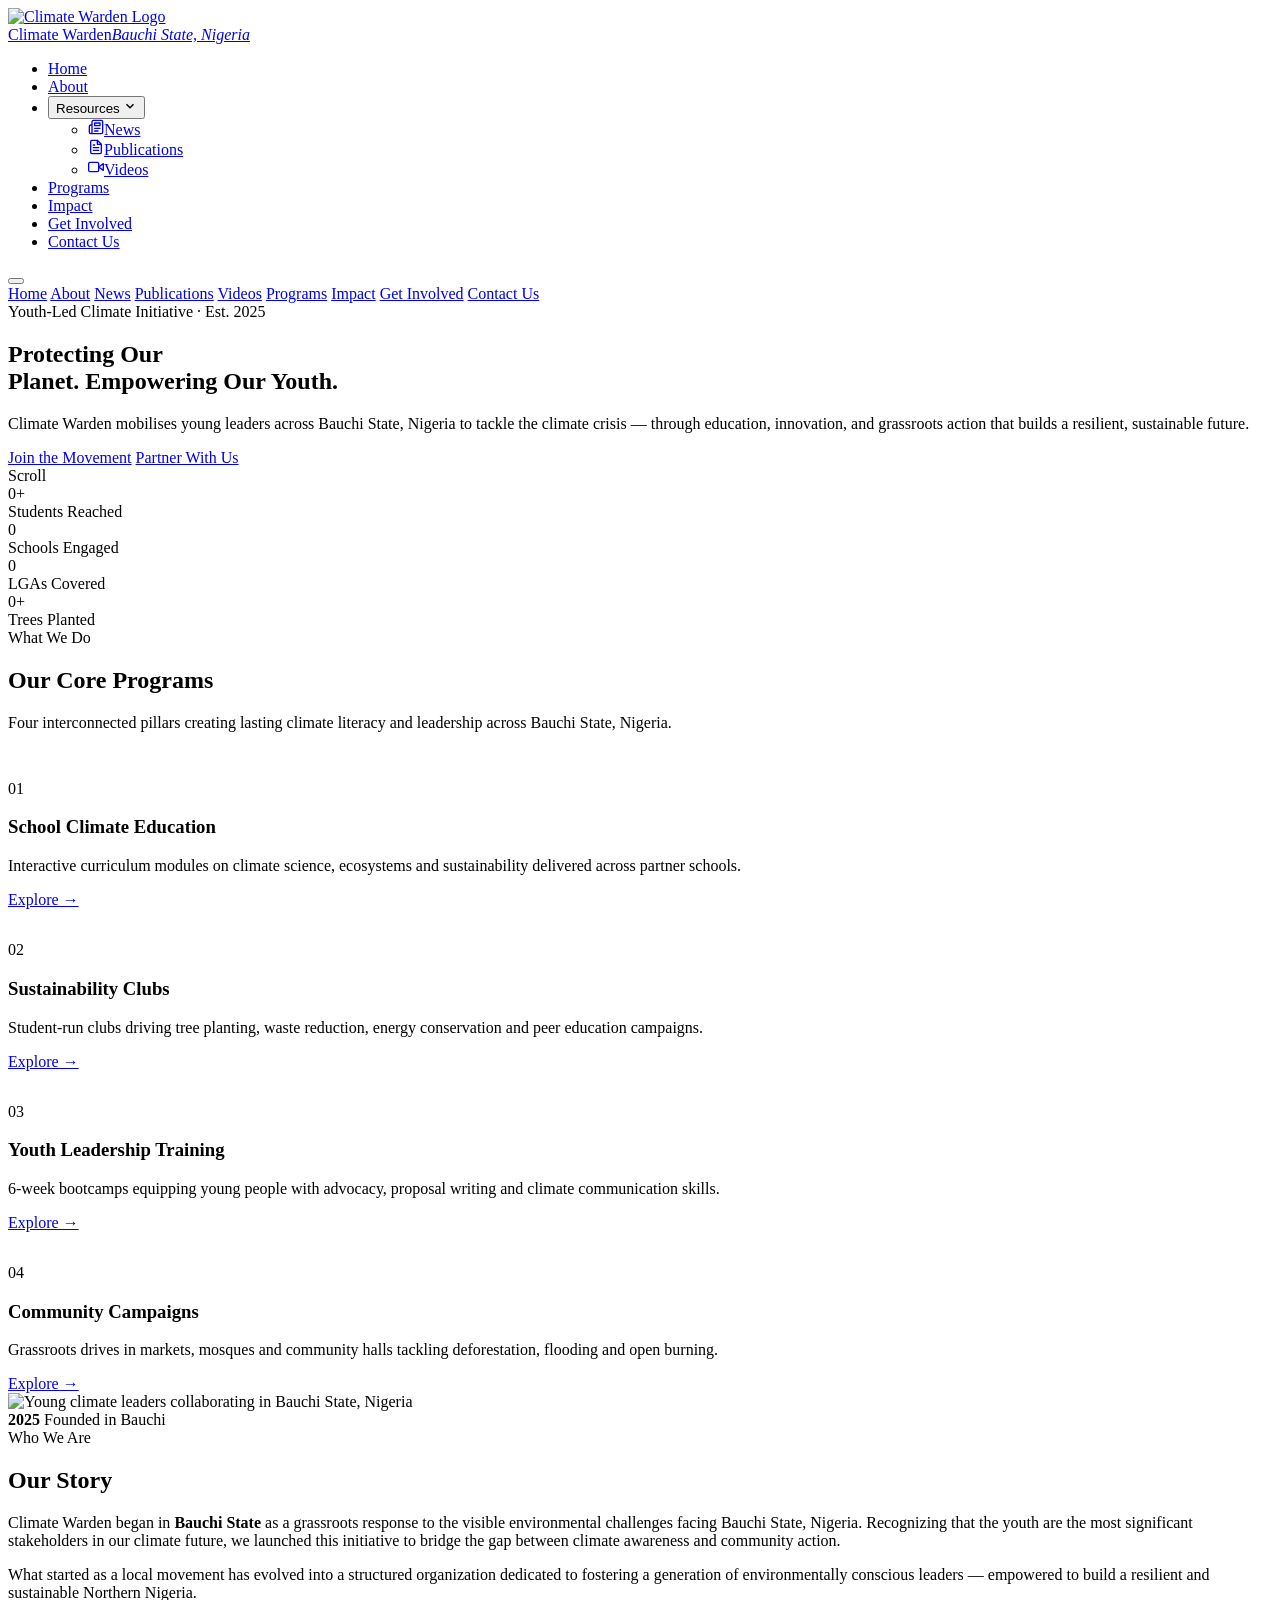
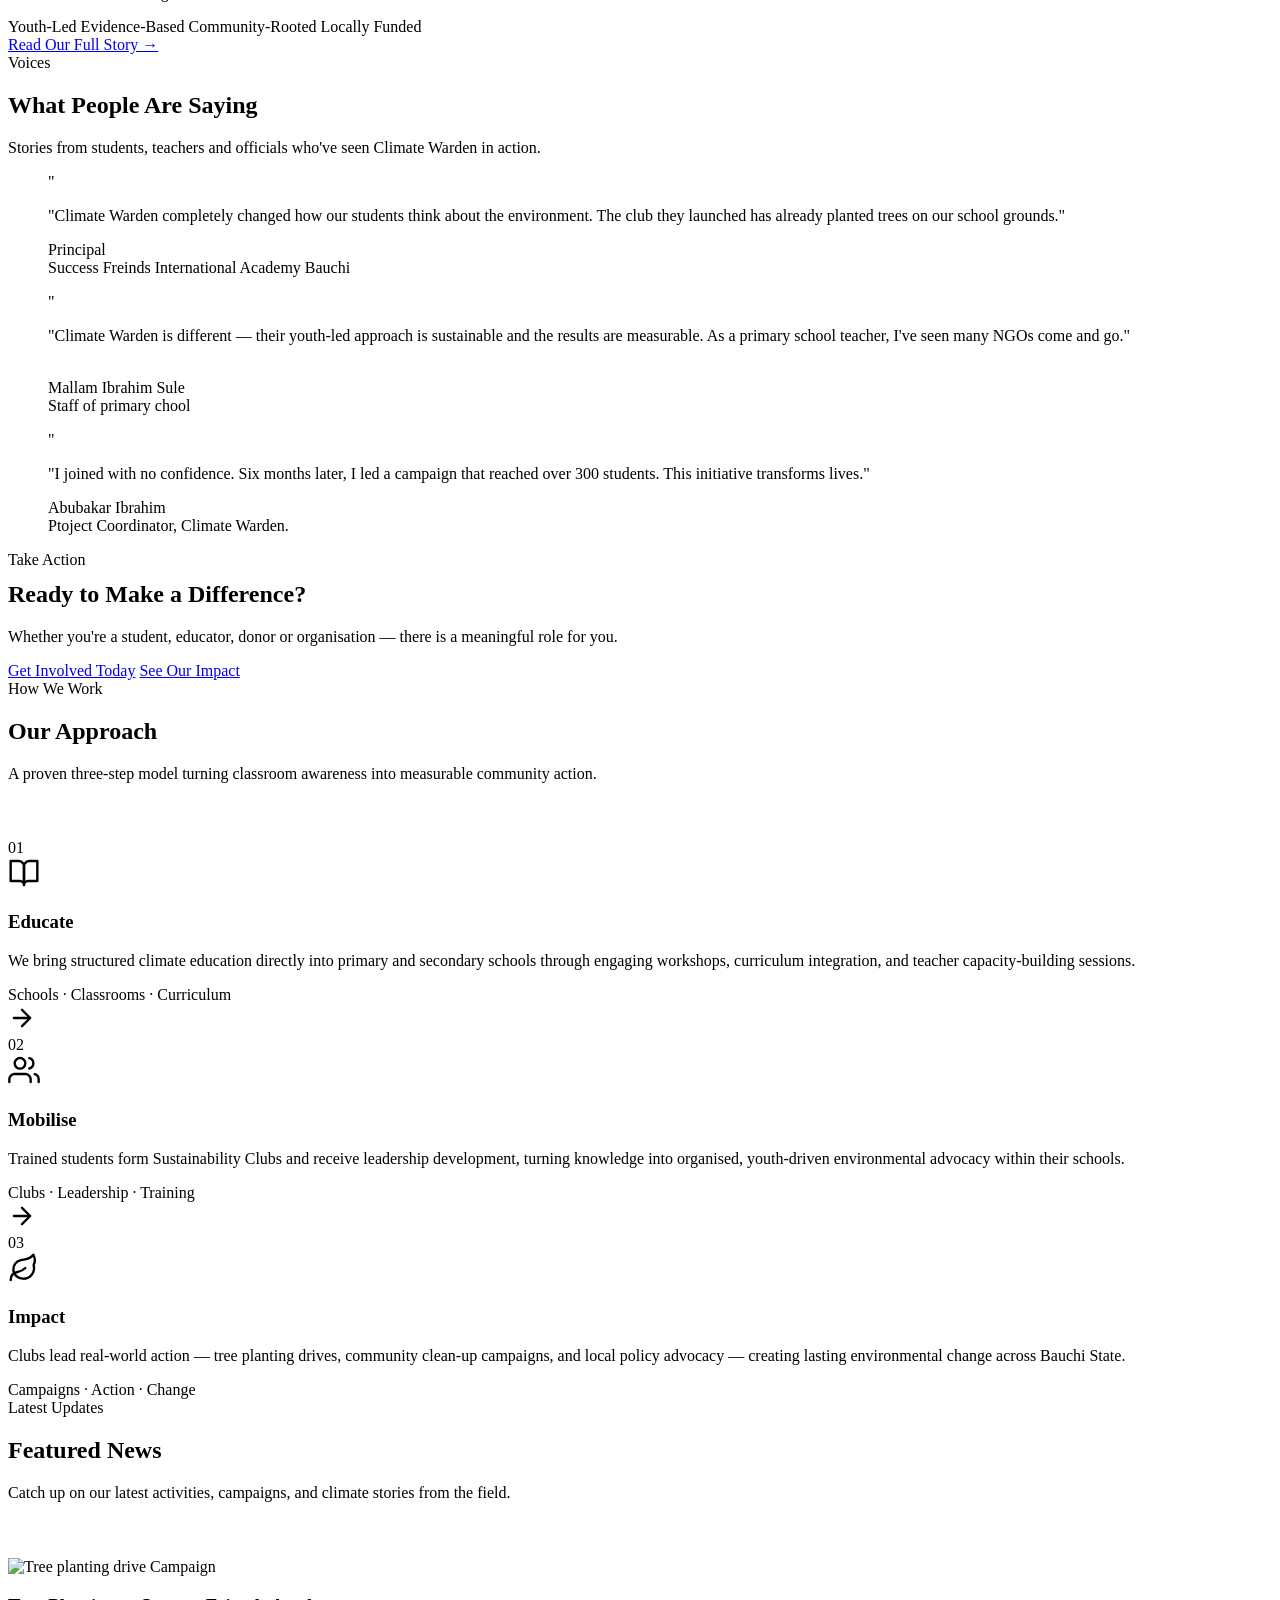
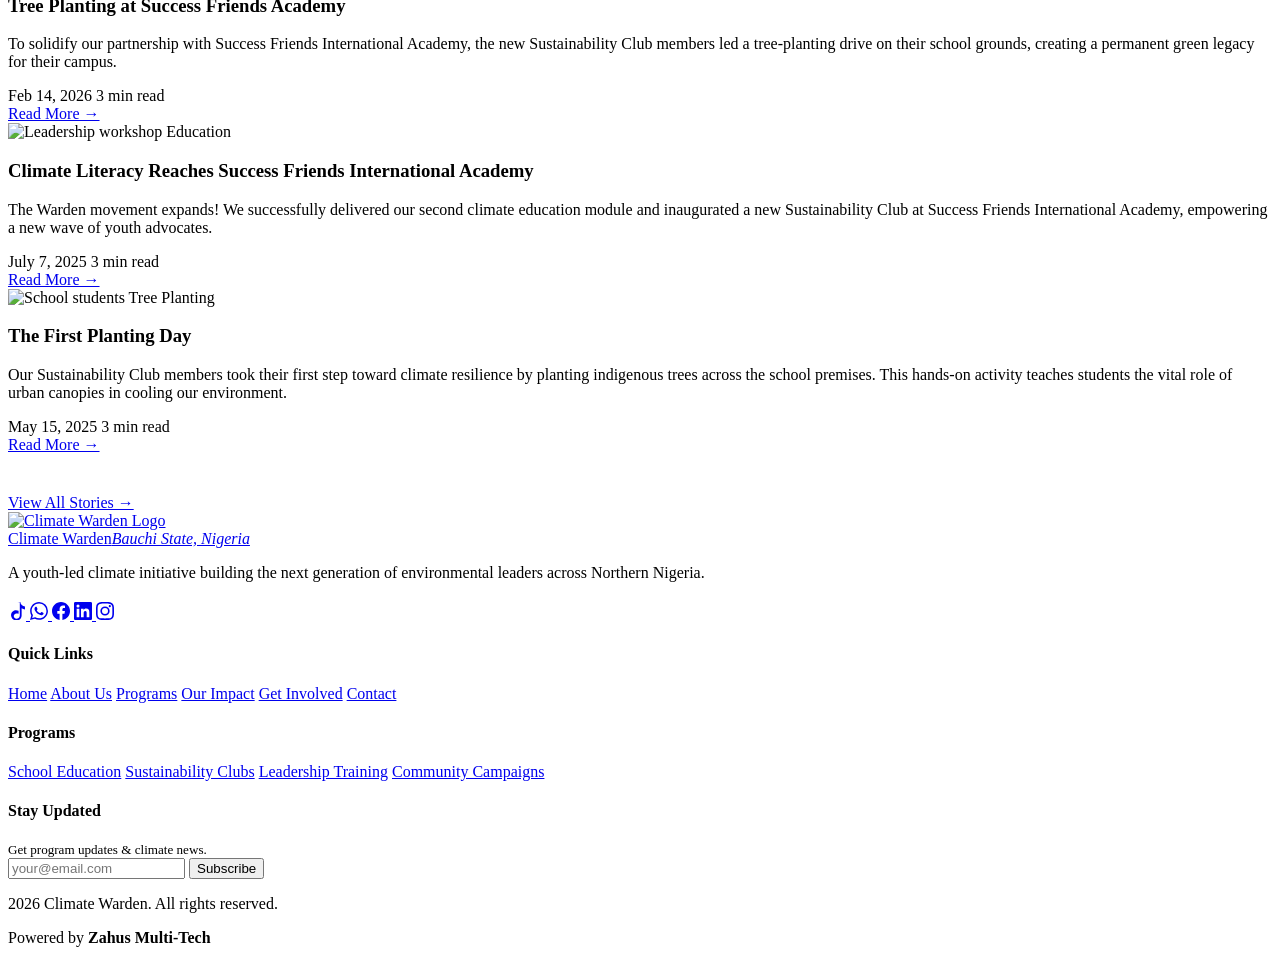
==== index.html @ 06228cfe "Implement Universal SEO, OpenGraph and Twitter tags across all pages" ====
<!DOCTYPE html>
<html lang="en">

<head>
    <meta charset="UTF-8" />
    <meta name="viewport" content="width=device-width,initial-scale=1.0" />
    <title>Climate Warden — Youth-Led Climate Action in Bauchi State, Nigeria</title>
    <!-- SEO Metadata -->
    <meta name="description"
        content="Climate Warden is a youth-led climate initiative building the next generation of environmental leaders across Northern Nigeria through education, sustainability clubs, and grassroots advocacy." />
    <meta name="keywords"
        content="Climate Warden, climate action, youth leadership, Bauchi State, Nigeria, sustainability clubs, environmental education, climate change, NGO, youth-led" />
    <meta name="author" content="Climate Warden" />
    <meta name="robots" content="index, follow" />
    <link rel="canonical" href="https://climatewarden.org/" />

    <!-- Open Graph / Social Media Sharing -->
    <meta property="og:type" content="website" />
    <meta property="og:title" content="Climate Warden — Youth-Led Climate Action" />
    <meta property="og:description"
        content="Building the next generation of environmental leaders across Northern Nigeria." />
    <meta property="og:image" content="https://climatewarden.org/images/logo.jpeg" />
    <meta property="og:url" content="https://climatewarden.org/" />

    <!-- Twitter Cards -->
    <meta name="twitter:card" content="summary_large_image" />
    <meta name="twitter:title" content="Climate Warden" />
    <meta name="twitter:description"
        content="Building the next generation of environmental leaders across Northern Nigeria." />
    <meta name="twitter:image" content="https://climatewarden.org/images/logo.jpeg" />
    <link rel="icon"
        href="data:image/svg+xml,<svg xmlns='http://www.w3.org/2000/svg' viewBox='0 0 100 100'><text y='.9em' font-size='90'></text></svg>" />
    <link rel="preconnect" href="https://fonts.googleapis.com" />
    <link rel="preconnect" href="https://fonts.gstatic.com" crossorigin />
    <link
        href="https://fonts.googleapis.com/css2?family=Poppins:wght@300;400;500;600;700;800;900&family=Inter:wght@400;500;600&display=swap"
        rel="stylesheet" />
    <link rel="stylesheet" href="css/style.css?v=2" />





</head>

<body>

    <!-- NAVBAR -->
    <header class="navbar" role="banner">
        <div class="container">
            <nav class="nav-inner">
                <a href="index.html" class="nav-logo">
                    <img src="images/logo.jpeg" alt="Climate Warden Logo" class="logo-img" />
                    <div class="logo-wordmark">Climate Warden<em>Bauchi State, Nigeria</em></div>
                </a>
                <ul class="nav-links" role="list">
                    <li><a href="index.html" class="active">Home</a></li>
                    <li><a href="about.html">About</a></li>
                    <li class="nav-dropdown">
                        <button class="nav-dropdown-btn" aria-expanded="false" aria-haspopup="true">Resources <svg
                                class="dropdown-caret" viewBox="0 0 24 24" width="14" height="14" fill="none"
                                stroke="currentColor" stroke-width="2.5">
                                <path d="m6 9 6 6 6-6" />
                            </svg></button>
                        <ul class="dropdown-menu" role="menu">
                            <li><a href="news.html" role="menuitem"><svg viewBox="0 0 24 24" width="16" height="16"
                                        fill="none" stroke="currentColor" stroke-width="2" stroke-linecap="round"
                                        stroke-linejoin="round">
                                        <path
                                            d="M4 22h16a2 2 0 0 0 2-2V4a2 2 0 0 0-2-2H8a2 2 0 0 0-2 2v16a2 2 0 0 1-2 2Zm0 0a2 2 0 0 1-2-2v-9c0-1.1.9-2 2-2h2" />
                                        <path d="M18 14h-8M15 18h-5M10 6h8v4h-8V6Z" />
                                    </svg>News</a></li>
                            <li><a href="publications.html" role="menuitem"><svg viewBox="0 0 24 24" width="16"
                                        height="16" fill="none" stroke="currentColor" stroke-width="2"
                                        stroke-linecap="round" stroke-linejoin="round">
                                        <path d="M14 2H6a2 2 0 0 0-2 2v16a2 2 0 0 0 2 2h12a2 2 0 0 0 2-2V8z" />
                                        <path d="M14 2v6h6M16 13H8M16 17H8M10 9H8" />
                                    </svg>Publications</a></li>
                            <li><a href="videos.html" role="menuitem"><svg viewBox="0 0 24 24" width="16" height="16"
                                        fill="none" stroke="currentColor" stroke-width="2" stroke-linecap="round"
                                        stroke-linejoin="round">
                                        <polygon points="23 7 16 12 23 17 23 7" />
                                        <rect x="1" y="5" width="15" height="14" rx="2" ry="2" />
                                    </svg>Videos</a></li>
                        </ul>
                    </li>
                    <li><a href="programs.html">Programs</a></li>
                    <li><a href="impact.html">Impact</a></li>
                    <li><a href="get-involved.html">Get Involved</a></li>
                    <li><a href="contact.html" class="btn btn-neon">Contact Us</a></li>
                </ul>
                <button class="hamburger" aria-label="Toggle menu"><span></span><span></span><span></span></button>
            </nav>
            <div class="mobile-nav">
                <a href="index.html" class="active">Home</a>
                <a href="about.html">About</a>
                <a href="news.html">News</a>
                <a href="publications.html">Publications</a>
                <a href="videos.html">Videos</a>
                <a href="programs.html">Programs</a>
                <a href="impact.html">Impact</a>
                <a href="get-involved.html">Get Involved</a>
                <a href="contact.html" class="btn btn-neon">Contact Us</a>
            </div>
        </div>
    </header>

    <main>

        <!-- HERO -->
        <section class="hero">
            <div class="hero-mesh"></div>
            <div class="hero-grid"></div>
            <div class="hero-orb hero-orb-1"></div>
            <div class="hero-orb hero-orb-2"></div>
            <div class="hero-orb hero-orb-3"></div>

            <div class="container">
                <div class="hero-content">
                    <div class="hero-badge">
                        <span class="badge-dot"></span>
                        Youth-Led Climate Initiative · Est. 2025
                    </div>

                    <h1>
                        Protecting Our<br />
                        Planet. <span class="line-green">Empowering</span>
                        <span class="line-green">Our Youth.</span>
                    </h1>

                    <p class="hero-desc">
                        Climate Warden mobilises young leaders across Bauchi State, Nigeria to tackle the climate crisis
                        — through
                        education, innovation, and grassroots action that builds a resilient, sustainable future.
                    </p>

                    <div class="hero-ctas">
                        <a href="get-involved.html" class="btn btn-neon btn-lg" id="joinBtn"> Join the Movement</a>
                        <a href="contact.html" class="btn btn-glass btn-lg" id="partnerBtn"> Partner With Us</a>
                    </div>
                </div>
            </div>

            <div class="hero-scroll">Scroll<div class="scroll-line"></div>
            </div>
        </section>

        <!-- COUNTER STRIP -->
        <section class="counter-strip">
            <div class="container">
                <div class="counter-grid">
                    <div class="counter-item reveal">
                        <div class="counter-num"><span data-count="600">0</span><span class="suf">+</span></div>
                        <div class="counter-label">Students Reached</div>
                    </div>
                    <div class="counter-item reveal delay-1">
                        <div class="counter-num"><span data-count="6">0</span></div>
                        <div class="counter-label">Schools Engaged</div>
                    </div>
                    <div class="counter-item reveal delay-2">
                        <div class="counter-num"><span data-count="1">0</span></div>
                        <div class="counter-label">LGAs Covered</div>
                    </div>
                    <div class="counter-item reveal delay-3">
                        <div class="counter-num"><span data-count="250">0</span><span class="suf">+</span></div>
                        <div class="counter-label">Trees Planted</div>
                    </div>
                </div>
            </div>
        </section>

        <!-- PROGRAMS -->
        <section>
            <div class="container">
                <div class="text-center">
                    <span class="chip reveal"> What We Do</span>
                    <h2 class="section-title reveal">Our <span class="accent">Core Programs</span></h2>
                    <p class="section-sub reveal">Four interconnected pillars creating lasting climate literacy and
                        leadership
                        across Bauchi State, Nigeria.</p>
                </div>
                <div class="programs-grid">

                    <article class="glass-card prog-card reveal delay-1" tabindex="0">
                        <div class="prog-icon">
                            <svg viewBox="0 0 24 24" width="28" height="28" fill="none" stroke="var(--green-neon)"
                                stroke-width="2" stroke-linecap="round" stroke-linejoin="round">
                                <path d="M4 19.5A2.5 2.5 0 0 1 6.5 17H20" />
                                <path d="M6.5 2H20v20H6.5A2.5 2.5 0 0 1 4 19.5v-15A2.5 2.5 0 0 1 6.5 2z" />
                            </svg>
                        </div>
                        <span class="prog-num">01</span>
                        <h3>School Climate Education</h3>
                        <p>Interactive curriculum modules on climate science, ecosystems and sustainability delivered
                            across
                            partner schools.</p>
                        <a href="programs.html#education" class="prog-link">Explore →</a>
                    </article>

                    <article class="glass-card prog-card reveal delay-2" tabindex="0">
                        <div class="prog-icon">
                            <svg viewBox="0 0 24 24" width="28" height="28" fill="none" stroke="var(--green-neon)"
                                stroke-width="2" stroke-linecap="round" stroke-linejoin="round">
                                <path d="M12 22c5-4 8-9 8-14a8 8 0 1 0-16 0c0 5 3 10 8 14z" />
                                <path d="M12 22V12" />
                            </svg>
                        </div>
                        <span class="prog-num">02</span>
                        <h3>Sustainability Clubs</h3>
                        <p>Student-run clubs driving tree planting, waste reduction, energy conservation and peer
                            education
                            campaigns.</p>
                        <a href="programs.html#clubs" class="prog-link">Explore →</a>
                    </article>

                    <article class="glass-card prog-card reveal delay-3" tabindex="0">
                        <div class="prog-icon">
                            <svg viewBox="0 0 24 24" width="28" height="28" fill="none" stroke="var(--green-neon)"
                                stroke-width="2" stroke-linecap="round" stroke-linejoin="round">
                                <circle cx="12" cy="8" r="5" />
                                <path d="M20 21a8 8 0 1 0-16 0" />
                            </svg>
                        </div>
                        <span class="prog-num">03</span>
                        <h3>Youth Leadership Training</h3>
                        <p>6-week bootcamps equipping young people with advocacy, proposal writing and climate
                            communication skills.
                        </p>
                        <a href="programs.html#leadership" class="prog-link">Explore →</a>
                    </article>

                    <article class="glass-card prog-card reveal delay-4" tabindex="0">
                        <div class="prog-icon">
                            <svg viewBox="0 0 24 24" width="28" height="28" fill="none" stroke="var(--green-neon)"
                                stroke-width="2" stroke-linecap="round" stroke-linejoin="round">
                                <path d="M17 21v-2a4 4 0 0 0-4-4H5a4 4 0 0 0-4 4v2" />
                                <circle cx="9" cy="7" r="4" />
                                <path d="M23 21v-2a4 4 0 0 0-3-3.87" />
                                <path d="M16 3.13a4 4 0 0 1 0 7.75" />
                            </svg>
                        </div>
                        <span class="prog-num">04</span>
                        <h3>Community Campaigns</h3>
                        <p>Grassroots drives in markets, mosques and community halls tackling deforestation, flooding
                            and open
                            burning.</p>
                        <a href="programs.html#campaigns" class="prog-link">Explore →</a>
                    </article>

                </div>
            </div>
        </section>

        <!-- ABOUT SNAPSHOT -->
        <section class="bg-alt">
            <div class="container">
                <div class="about-split">
                    <div class="about-visual reveal-left">
                        <div class="about-glow"></div>
                        <img class="about-img" src="images/our-story.jpg"
                            alt="Young climate leaders collaborating in Bauchi State, Nigeria" loading="lazy"
                            width="700" height="480" />
                        <div class="about-badge">
                            <strong>2025</strong>
                            <span>Founded in Bauchi</span>
                        </div>
                    </div>
                    <div class="about-text reveal-right">
                        <span class="chip">Who We Are</span>
                        <h2 class="section-title">Our <span class="accent">Story</span></h2>
                        <p>Climate Warden began in <strong style="color:var(--green-neon)">Bauchi State</strong> as a
                            grassroots
                            response to the visible environmental challenges facing Bauchi State, Nigeria. Recognizing
                            that the youth
                            are
                            the most significant stakeholders in our climate future, we launched this initiative to
                            bridge the gap
                            between climate awareness and community action.</p>
                        <p>What started as a local movement has evolved into a structured organization dedicated to
                            fostering a
                            generation of environmentally conscious leaders — empowered to build a resilient and
                            sustainable Northern
                            Nigeria.</p>
                        <div class="feature-pills">
                            <span class="pill">Youth-Led</span>
                            <span class="pill">Evidence-Based</span>
                            <span class="pill">Community-Rooted</span>
                            <span class="pill">Locally Funded</span>
                        </div>
                        <a href="about.html" class="btn btn-outline-neon">Read Our Full Story →</a>
                    </div>
                </div>
            </div>
        </section>

        <!-- TESTIMONIALS -->
        <section>
            <div class="container">
                <div class="text-center">
                    <span class="chip reveal"> Voices</span>
                    <h2 class="section-title reveal">What People Are <span class="accent">Saying</span></h2>
                    <p class="section-sub reveal">Stories from students, teachers and officials who've seen Climate
                        Warden in
                        action.</p>
                </div>
                <div class="testimonials-grid">

                    <blockquote class="glass-card test-card reveal delay-1">
                        <div class="quote-mark">"</div>
                        <div class="stars"></div>
                        <p class="test-text">"Climate Warden completely changed how our students think about the
                            environment. The
                            club they launched has already planted trees on our school grounds."</p>
                        <footer class="test-author">
                            <div class="author-ava"></div>
                            <div>
                                <div class="author-name">Principal</div>
                                <div class="author-role">Success Freinds International Academy Bauchi</div>
                            </div>
                        </footer>
                    </blockquote>

                    <blockquote class="glass-card test-card reveal delay-2">
                        <div class="quote-mark">"</div>
                        <div class="stars"></div>
                        <p class="test-text">"Climate Warden is different — their youth-led approach is sustainable and
                            the results
                            are measurable. As a primary school teacher, I've seen many NGOs come and go."</p>
                        <footer class="test-author">
                            <div class="author-ava">‍</div>
                            <div>
                                <div class="author-name">Mallam Ibrahim Sule</div>
                                <div class="author-role">Staff of primary chool</div>
                            </div>
                        </footer>
                    </blockquote>

                    <blockquote class="glass-card test-card reveal delay-3">
                        <div class="quote-mark">"</div>
                        <div class="stars"></div>
                        <p class="test-text">"I joined with no confidence. Six months later, I led a campaign that
                            reached over 300 students. This initiative transforms lives."</p>
                        <footer class="test-author">
                            <div class="author-ava"></div>
                            <div>
                                <div class="author-name">Abubakar Ibrahim</div>
                                <div class="author-role">Ptoject Coordinator, Climate Warden.</div>
                            </div>
                        </footer>
                    </blockquote>

                </div>
            </div>
        </section>

        <!-- CTA -->
        <section class="cta-section reveal-scale">
            <div class="container" style="position:relative;z-index:2">
                <span class="chip" style="justify-content:center;display:inline-flex"> Take Action</span>
                <h2 style="margin-top:12px">Ready to Make a <span class="accent">Difference?</span></h2>
                <p>Whether you're a student, educator, donor or organisation — there is a meaningful role for you.</p>
                <div class="cta-btns">
                    <a href="get-involved.html" class="btn btn-neon btn-lg">Get Involved Today</a>
                    <a href="impact.html" class="btn btn-glass btn-lg">See Our Impact</a>
                </div>
            </div>
        </section>

        <!-- OUR APPROACH -->
        <section class="approach-section">
            <div class="container">
                <div class="text-center" style="margin-bottom:56px">
                    <span class="chip reveal"> How We Work</span>
                    <h2 class="section-title reveal">Our <span class="accent">Approach</span></h2>
                    <p class="section-sub reveal">A proven three-step model turning classroom awareness into measurable
                        community action.</p>
                </div>
                <div class="approach-grid">

                    <!-- Step 1 -->
                    <div class="approach-card reveal delay-1">
                        <div class="approach-number">01</div>
                        <div class="approach-icon-wrap">
                            <svg viewBox="0 0 24 24" width="32" height="32" fill="none" stroke="currentColor"
                                stroke-width="1.8" stroke-linecap="round" stroke-linejoin="round">
                                <path d="M2 3h6a4 4 0 0 1 4 4v14a3 3 0 0 0-3-3H2z" />
                                <path d="M22 3h-6a4 4 0 0 0-4 4v14a3 3 0 0 1 3-3h7z" />
                            </svg>
                        </div>
                        <h3>Educate</h3>
                        <p>We bring structured climate education directly into primary and secondary schools through
                            engaging
                            workshops, curriculum integration, and teacher capacity-building sessions.</p>
                        <div class="approach-tag">Schools · Classrooms · Curriculum</div>
                    </div>

                    <!-- Arrow -->
                    <div class="approach-arrow" aria-hidden="true">
                        <svg viewBox="0 0 24 24" width="28" height="28" fill="none" stroke="currentColor"
                            stroke-width="2" stroke-linecap="round" stroke-linejoin="round">
                            <path d="M5 12h14M12 5l7 7-7 7" />
                        </svg>
                    </div>

                    <!-- Step 2 -->
                    <div class="approach-card reveal delay-2">
                        <div class="approach-number">02</div>
                        <div class="approach-icon-wrap">
                            <svg viewBox="0 0 24 24" width="32" height="32" fill="none" stroke="currentColor"
                                stroke-width="1.8" stroke-linecap="round" stroke-linejoin="round">
                                <path d="M17 21v-2a4 4 0 0 0-4-4H5a4 4 0 0 0-4 4v2" />
                                <circle cx="9" cy="7" r="4" />
                                <path d="M23 21v-2a4 4 0 0 0-3-3.87M16 3.13a4 4 0 0 1 0 7.75" />
                            </svg>
                        </div>
                        <h3>Mobilise</h3>
                        <p>Trained students form Sustainability Clubs and receive leadership development, turning
                            knowledge into organised, youth-driven environmental advocacy within their schools.</p>
                        <div class="approach-tag">Clubs · Leadership · Training</div>
                    </div>

                    <!-- Arrow -->
                    <div class="approach-arrow" aria-hidden="true">
                        <svg viewBox="0 0 24 24" width="28" height="28" fill="none" stroke="currentColor"
                            stroke-width="2" stroke-linecap="round" stroke-linejoin="round">
                            <path d="M5 12h14M12 5l7 7-7 7" />
                        </svg>
                    </div>

                    <!-- Step 3 -->
                    <div class="approach-card reveal delay-3">
                        <div class="approach-number">03</div>
                        <div class="approach-icon-wrap">
                            <svg viewBox="0 0 24 24" width="32" height="32" fill="none" stroke="currentColor"
                                stroke-width="1.8" stroke-linecap="round" stroke-linejoin="round">
                                <path
                                    d="M11 20A7 7 0 0 1 9.8 6.1C15.5 5 17 4.48 19 2c1 2 2 4.9.2 7.71A8 8 0 0 1 11 20z" />
                                <path d="M2 21c0-3 1.85-5.36 5.08-6C9.5 14.52 12 13 13 12" />
                            </svg>
                        </div>
                        <h3>Impact</h3>
                        <p>Clubs lead real-world action — tree planting drives, community clean-up campaigns, and local
                            policy advocacy — creating lasting environmental change across Bauchi State.</p>
                        <div class="approach-tag">Campaigns · Action · Change</div>
                    </div>

                </div>
            </div>
        </section>

        <!-- LATEST NEWS -->
        <section class="bg-alt">
            <div class="container">
                <div class="text-center" style="margin-bottom:56px">
                    <span class="chip reveal"> Latest Updates</span>
                    <h2 class="section-title reveal">Featured <span class="accent">News</span></h2>
                    <p class="section-sub reveal">Catch up on our latest activities, campaigns, and climate stories from
                        the field.</p>
                </div>
                <div class="news-grid">

                    <article class="news-card glass-card reveal delay-1">
                        <div class="news-card-img">
                            <img src="images/sucess.jpg" alt="Tree planting drive" loading="lazy" />
                            <span class="news-cat">Campaign</span>
                        </div>
                        <div class="news-card-body">
                            <h3>Tree Planting at Success Friends Academy</h3>
                            <p>To solidify our partnership with Success Friends International Academy, the new
                                Sustainability Club members led a tree-planting drive on their school grounds, creating
                                a permanent green legacy for their campus.</p>
                            <div class="news-meta">
                                <span> Feb 14, 2026</span>
                                <span> 3 min read</span>
                            </div>
                            <a href="article.html?id=2" onclick="localStorage.setItem('cw_article','2')"
                                class="news-readmore">Read More →</a>
                        </div>
                    </article>

                    <article class="news-card glass-card reveal delay-2">
                        <div class="news-card-img">
                            <img src="images/cresent.jpg" alt="Leadership workshop" loading="lazy" />
                            <span class="news-cat">Education</span>
                        </div>
                        <div class="news-card-body">
                            <h3>Climate Literacy Reaches Success Friends International Academy</h3>
                            <p>The Warden movement expands! We successfully delivered our second climate education
                                module and inaugurated a new Sustainability Club at Success Friends International
                                Academy,
                                empowering a new wave of youth advocates.</p>
                            <div class="news-meta">
                                <span> July 7, 2025</span>
                                <span> 3 min read</span>
                            </div>
                            <a href="article.html?id=3" onclick="localStorage.setItem('cw_article','3')"
                                class="news-readmore">Read More →</a>
                        </div>
                    </article>

                    <article class="news-card glass-card reveal delay-3">
                        <div class="news-card-img">
                            <img src="images/tree-planting.jpg" alt="School students" loading="lazy" />
                            <span class="news-cat">Tree Planting</span>
                        </div>
                        <div class="news-card-body">
                            <h3>The First Planting Day</h3>
                            <p>Our Sustainability Club members took their first step toward climate resilience by
                                planting indigenous trees across the school premises. This hands-on activity teaches
                                students the vital role of urban canopies in cooling our environment.</p>
                            <div class="news-meta">
                                <span> May 15, 2025</span>
                                <span> 3 min read</span>
                            </div>
                            <a href="article.html?id=4" onclick="localStorage.setItem('cw_article','4')"
                                class="news-readmore">Read More →</a>
                        </div>
                    </article>

                </div>
                <div class="text-center" style="margin-top:40px">
                    <a href="news.html" class="btn btn-neon">View All Stories →</a>
                </div>
            </div>
        </section>

    </main>

    <!-- FOOTER -->
    <footer class="footer">
        <div class="container">
            <div class="footer-grid">
                <div class="footer-brand">
                    <a href="index.html" class="nav-logo">
                        <img src="images/logo.jpeg" alt="Climate Warden Logo" class="logo-img" />
                        <div class="logo-wordmark">Climate Warden<em>Bauchi State, Nigeria</em></div>
                    </a>
                    <p>A youth-led climate initiative building the next generation of environmental leaders across
                        Northern
                        Nigeria.</p>
                    <div class="footer-social" style="margin-top:20px">
                        <a href="https://www.tiktok.com/@climate.warden?_r=1&_t=ZS-94JHBEj833o" class="soc-btn"
                            aria-label="TikTok" target="_blank" rel="noopener">
                            <svg viewBox="0 0 24 24" width="18" height="18" fill="currentColor">
                                <path
                                    d="M12.525.02c1.31-.02 2.61-.01 3.91.04.15 1.53.85 3.01 1.95 4.09 1.12 1.09 2.66 1.72 4.25 1.79v3.96c-1.57-.02-3.13-.53-4.45-1.42-.01 3.25.01 6.5-.02 9.75-.11 2.53-1.6 4.88-3.87 5.92-2.31 1.05-5.06.77-7.14-.73-2.07-1.49-3.26-4.04-3.08-6.57.17-2.32 1.63-4.41 3.73-5.3 2-.85 4.39-.77 6.32.22l-.02 4.05c-1.22-.64-2.73-.78-4.02-.32-1.34.48-2.32 1.72-2.39 3.16-.06 1.48.87 2.87 2.26 3.4 1.4.53 3.06.27 4.19-.66 1.08-.89 1.65-2.28 1.63-3.71-.03-5.83-.02-11.66-.02-17.49z" />
                            </svg>
                        </a>
                        <a href="https://wa.me/2347038154504" class="soc-btn" aria-label="WhatsApp" target="_blank"
                            rel="noopener">
                            <svg viewBox="0 0 24 24" width="18" height="18" fill="currentColor">
                                <path
                                    d="M17.472 14.382c-.297-.149-1.758-.867-2.03-.967-.273-.099-.471-.148-.67.15-.197.297-.767.966-.94 1.164-.173.199-.347.223-.644.075-.297-.15-1.255-.463-2.39-1.475-.883-.788-1.48-1.761-1.653-2.059-.173-.297-.018-.458.13-.606.134-.133.298-.347.446-.52.149-.174.198-.298.298-.497.099-.198.05-.371-.025-.52-.075-.149-.669-1.612-.916-2.207-.242-.579-.487-.5-.669-.51a12.8 12.8 0 0 0-.57-.01c-.198 0-.52.074-.792.372-.272.297-1.04 1.016-1.04 2.479 0 1.462 1.065 2.875 1.213 3.074.149.198 2.096 3.2 5.077 4.487.709.306 1.262.489 1.694.625.712.227 1.36.195 1.871.118.571-.085 1.758-.719 2.006-1.413.248-.694.248-1.289.173-1.413-.074-.124-.272-.198-.57-.347m-5.421 7.403h-.004a9.87 9.87 0 0 1-5.031-1.378l-.361-.214-3.741.982.998-3.648-.235-.374a9.86 9.86 0 0 1-1.51-5.26c.001-5.45 4.436-9.884 9.888-9.884 2.64 0 5.122 1.03 6.988 2.898a9.825 9.825 0 0 1 2.893 6.994c-.003 5.45-4.437 9.884-9.885 9.884m8.413-18.297A11.815 11.815 0 0 0 12.05 0C5.495 0 .16 5.335.157 11.892c0 2.096.547 4.142 1.588 5.945L.057 24l6.305-1.654a11.882 11.882 0 0 0 5.683 1.448h.005c6.554 0 11.89-5.335 11.893-11.893a11.821 11.821 0 0 0-3.48-8.413Z" />
                            </svg>
                        </a>
                        <a href="https://www.facebook.com/share/17yFts8kGH/" class="soc-btn" aria-label="Facebook"
                            target="_blank" rel="noopener">
                            <svg viewBox="0 0 24 24" width="18" height="18" fill="currentColor">
                                <path
                                    d="M24 12.073C24 5.405 18.627 0 12 0S0 5.405 0 12.073C0 18.1 4.388 23.094 10.125 24v-8.437H7.078v-3.49h3.047V9.41c0-3.025 1.791-4.697 4.533-4.697 1.312 0 2.686.235 2.686.235v2.97h-1.513c-1.491 0-1.956.93-1.956 1.874v2.25h3.328l-.532 3.49h-2.796V24C19.612 23.094 24 18.1 24 12.073Z" />
                            </svg>
                        </a>
                        <a href="https://www.linkedin.com/company/climate-warden/" class="soc-btn" aria-label="LinkedIn"
                            target="_blank" rel="noopener">
                            <svg viewBox="0 0 24 24" width="18" height="18" fill="currentColor">
                                <path
                                    d="M20.447 20.452h-3.554v-5.569c0-1.328-.027-3.037-1.852-3.037-1.853 0-2.136 1.445-2.136 2.939v5.667H9.351V9h3.414v1.561h.046c.477-.9 1.637-1.85 3.37-1.85 3.601 0 4.267 2.37 4.267 5.455v6.286zM5.337 7.433a2.062 2.062 0 0 1-2.063-2.065 2.064 2.064 0 1 1 2.063 2.065zm1.782 13.019H3.555V9h3.564v11.452zM22.225 0H1.771C.792 0 0 .774 0 1.729v20.542C0 23.227.792 24 1.771 24h20.451C23.2 24 24 23.227 24 22.271V1.729C24 .774 23.2 0 22.222 0h.003z" />
                            </svg>
                        </a>
                        <a href="https://www.instagram.com/musterferh_?igsh=MWl0NHE3NjFrNmg1Zw==" class="soc-btn"
                            aria-label="Instagram" target="_blank" rel="noopener">
                            <svg viewBox="0 0 24 24" width="18" height="18" fill="currentColor">
                                <path
                                    d="M12 2.163c3.204 0 3.584.012 4.85.07 3.252.148 4.771 1.691 4.919 4.919.058 1.265.069 1.645.069 4.849 0 3.205-.012 3.584-.069 4.849-.149 3.225-1.664 4.771-4.919 4.919-1.266.058-1.644.07-4.85.07-3.204 0-3.584-.012-4.849-.07-3.26-.149-4.771-1.699-4.919-4.92-.058-1.265-.07-1.644-.07-4.849 0-3.204.013-3.583.07-4.849.149-3.227 1.664-4.771 4.919-4.919 1.266-.057 1.645-.069 4.849-.069zM12 0C8.741 0 8.333.014 7.053.072 2.695.272.273 2.69.073 7.052.014 8.333 0 8.741 0 12c0 3.259.014 3.668.072 4.948.2 4.358 2.618 6.78 6.98 6.98C8.333 23.986 8.741 24 12 24c3.259 0 3.668-.014 4.948-.072 4.354-.2 6.782-2.618 6.979-6.98.059-1.28.073-1.689.073-4.948 0-3.259-.014-3.667-.072-4.947-.196-4.354-2.617-6.78-6.979-6.98C15.668.014 15.259 0 12 0zm0 5.838a6.162 6.162 0 1 0 0 12.324 6.162 6.162 0 0 0 0-12.324zM12 16a4 4 0 1 1 0-8 4 4 0 0 1 0 8zm6.406-11.845a1.44 1.44 0 1 0 0 2.881 1.44 1.44 0 0 0 0-2.881z" />
                            </svg>
                        </a>
                    </div>
                </div>
                <nav class="footer-col">
                    <h4>Quick Links</h4>
                    <a href="index.html">Home</a>
                    <a href="about.html">About Us</a>
                    <a href="programs.html">Programs</a>
                    <a href="impact.html">Our Impact</a>
                    <a href="get-involved.html">Get Involved</a>
                    <a href="contact.html">Contact</a>
                </nav>
                <nav class="footer-col">
                    <h4>Programs</h4>
                    <a href="programs.html#education">School Education</a>
                    <a href="programs.html#clubs">Sustainability Clubs</a>
                    <a href="programs.html#leadership">Leadership Training</a>
                    <a href="programs.html#campaigns">Community Campaigns</a>
                </nav>
                <div class="footer-col">
                    <h4>Stay Updated</h4>
                    <p style="font-size:.82rem;color:var(--text-muted);margin-bottom:0">Get program updates &amp;
                        climate news.
                    </p>
                    <form id="newsletterForm" class="newsletter-input-wrap">
                        <input type="email" placeholder="your@email.com" required aria-label="Email address" />
                        <button type="submit" class="btn btn-neon" style="justify-content:center">Subscribe</button>
                    </form>
                </div>
            </div>
            <div class="footer-bottom">
                <p> 2026 Climate Warden. All rights reserved.</p>
                <p>Powered by <strong style="color:var(--green-neon)">Zahus Multi-Tech</strong></p>
            </div>
        </div>
    </footer>

    <script src="js/main.js" defer></script>


</body>

</html>
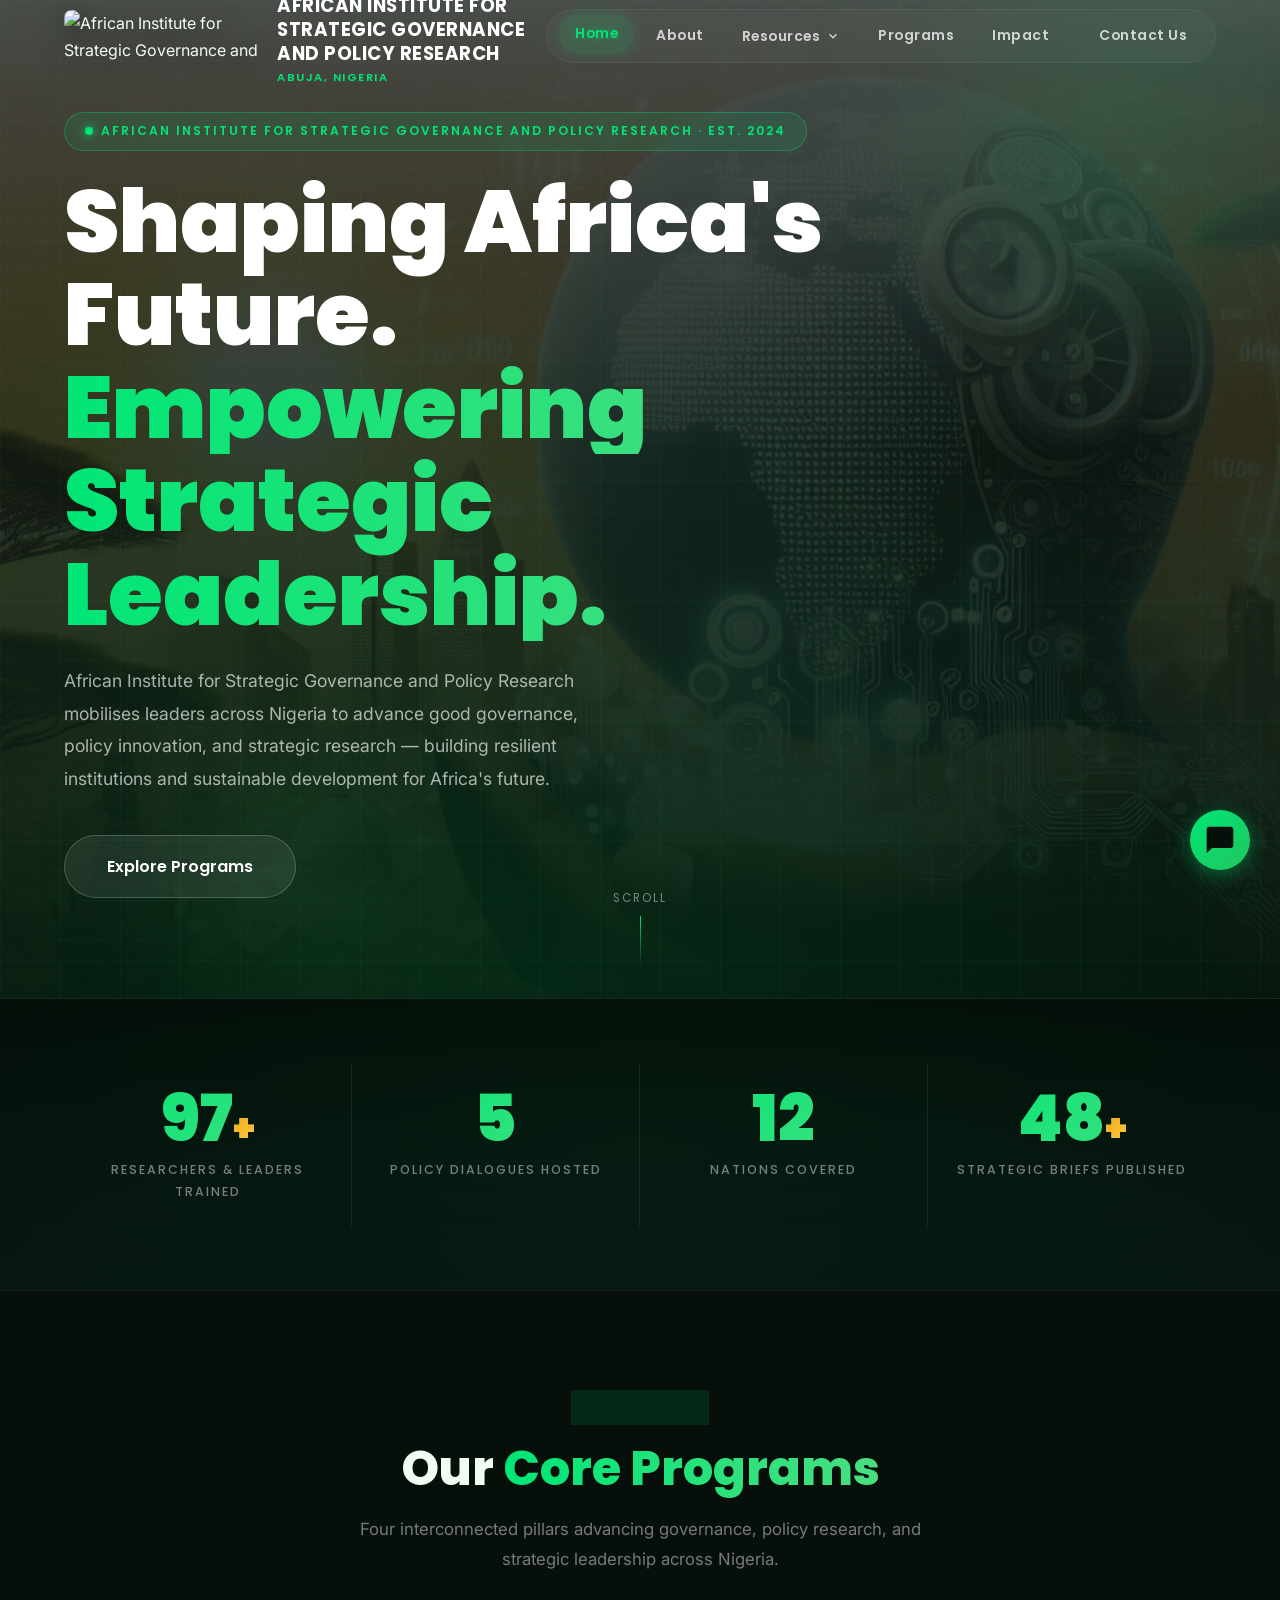
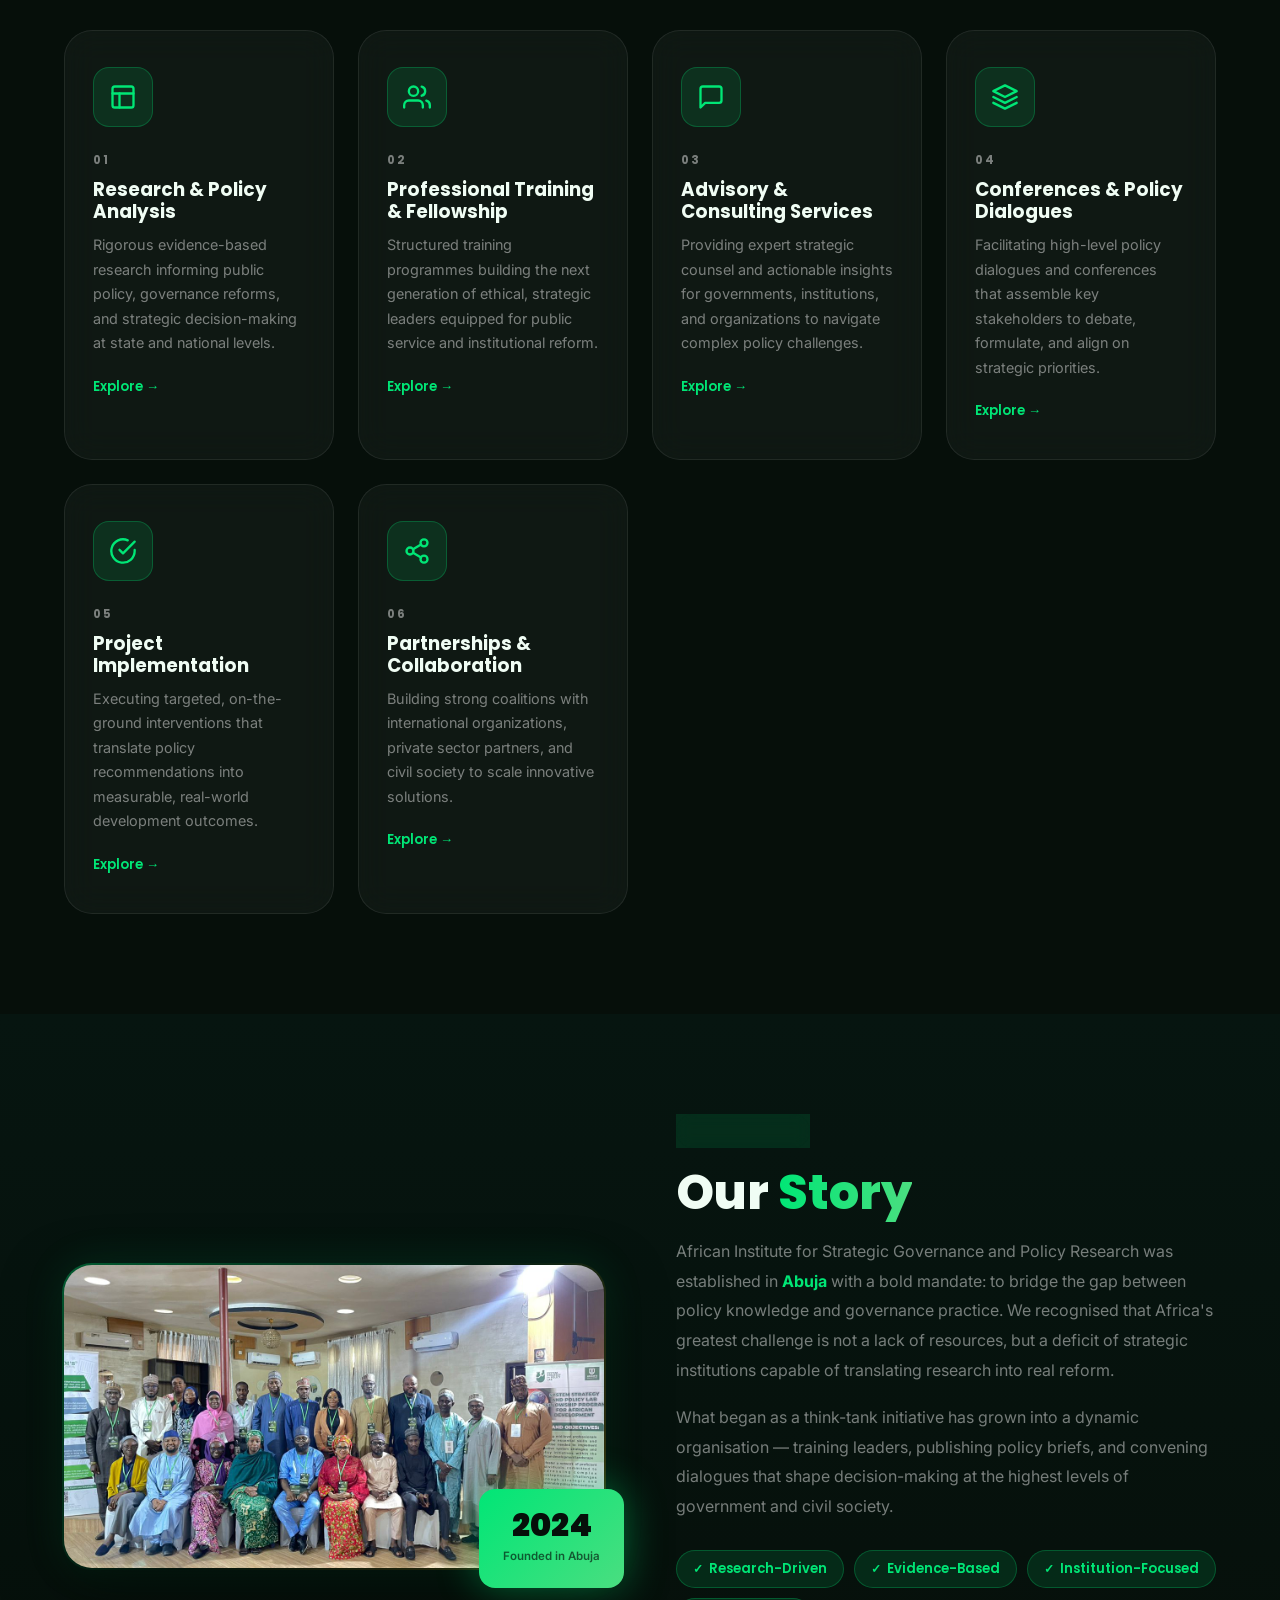
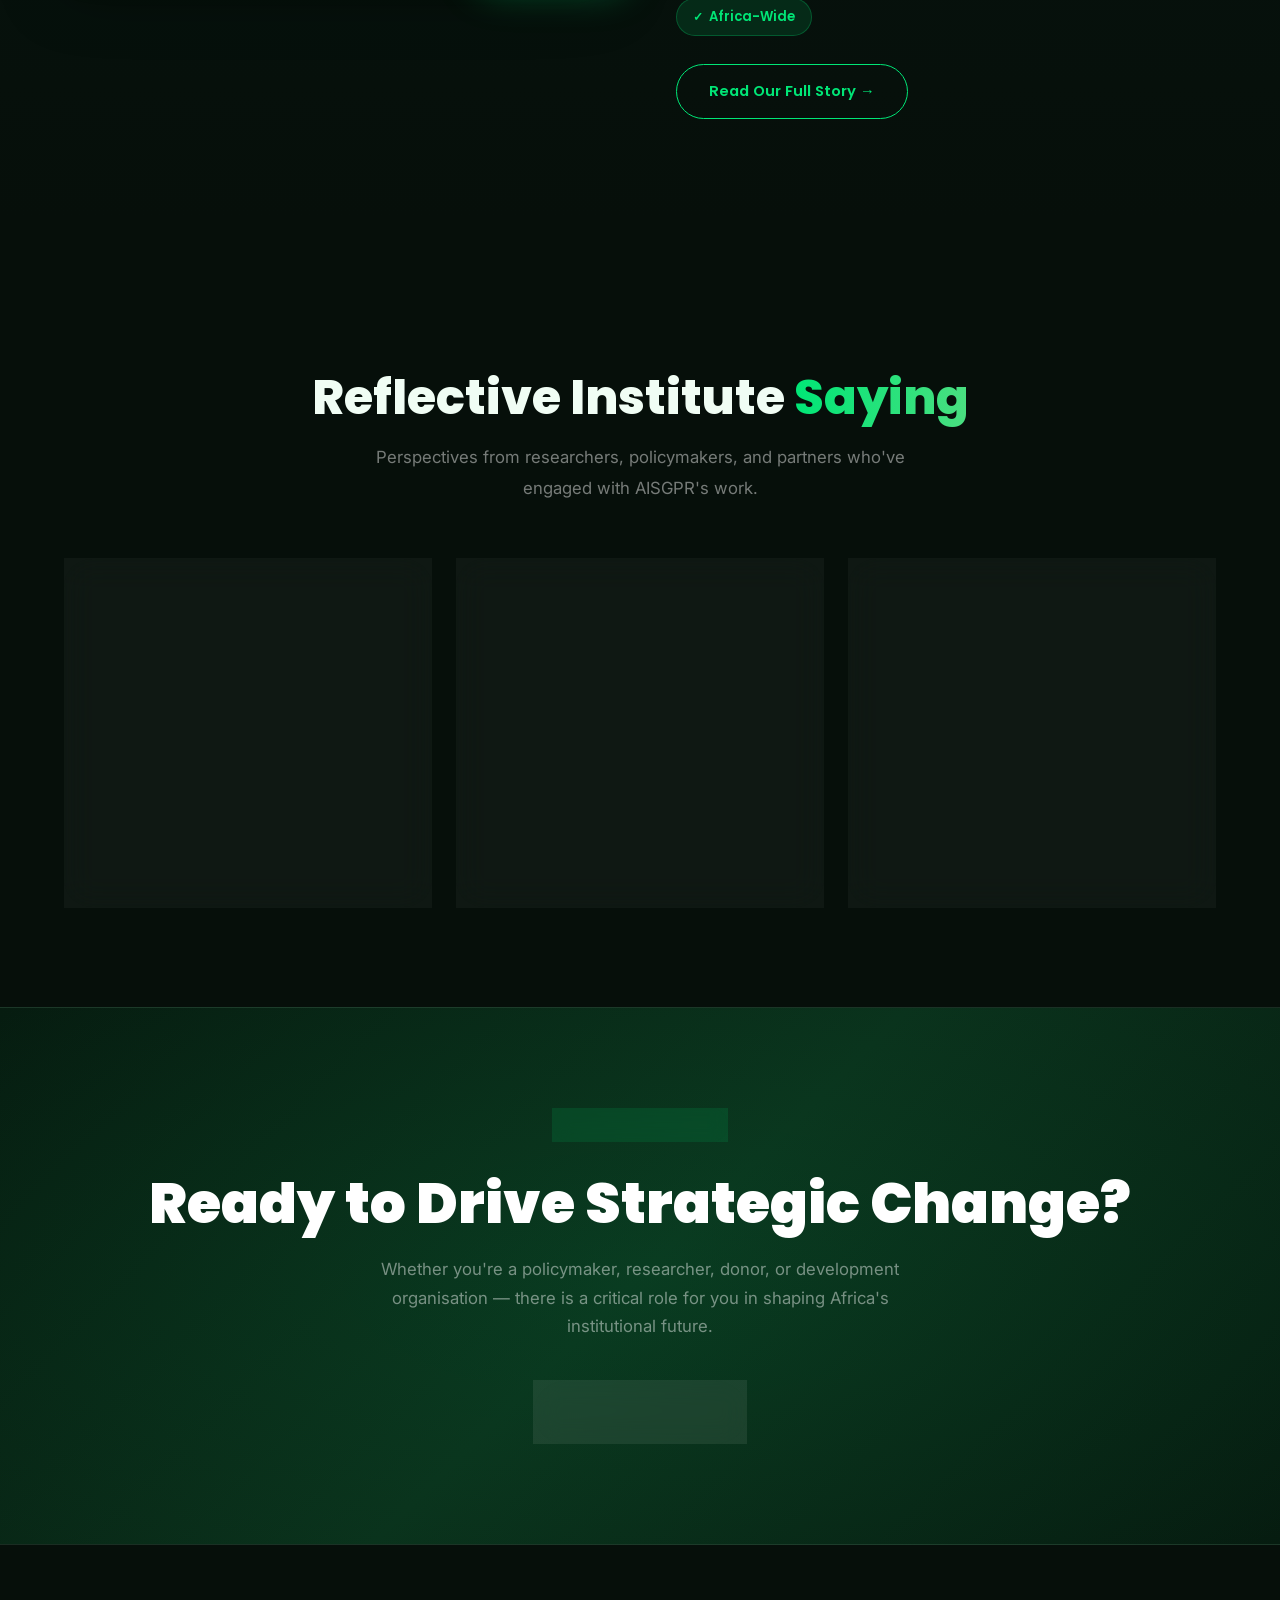
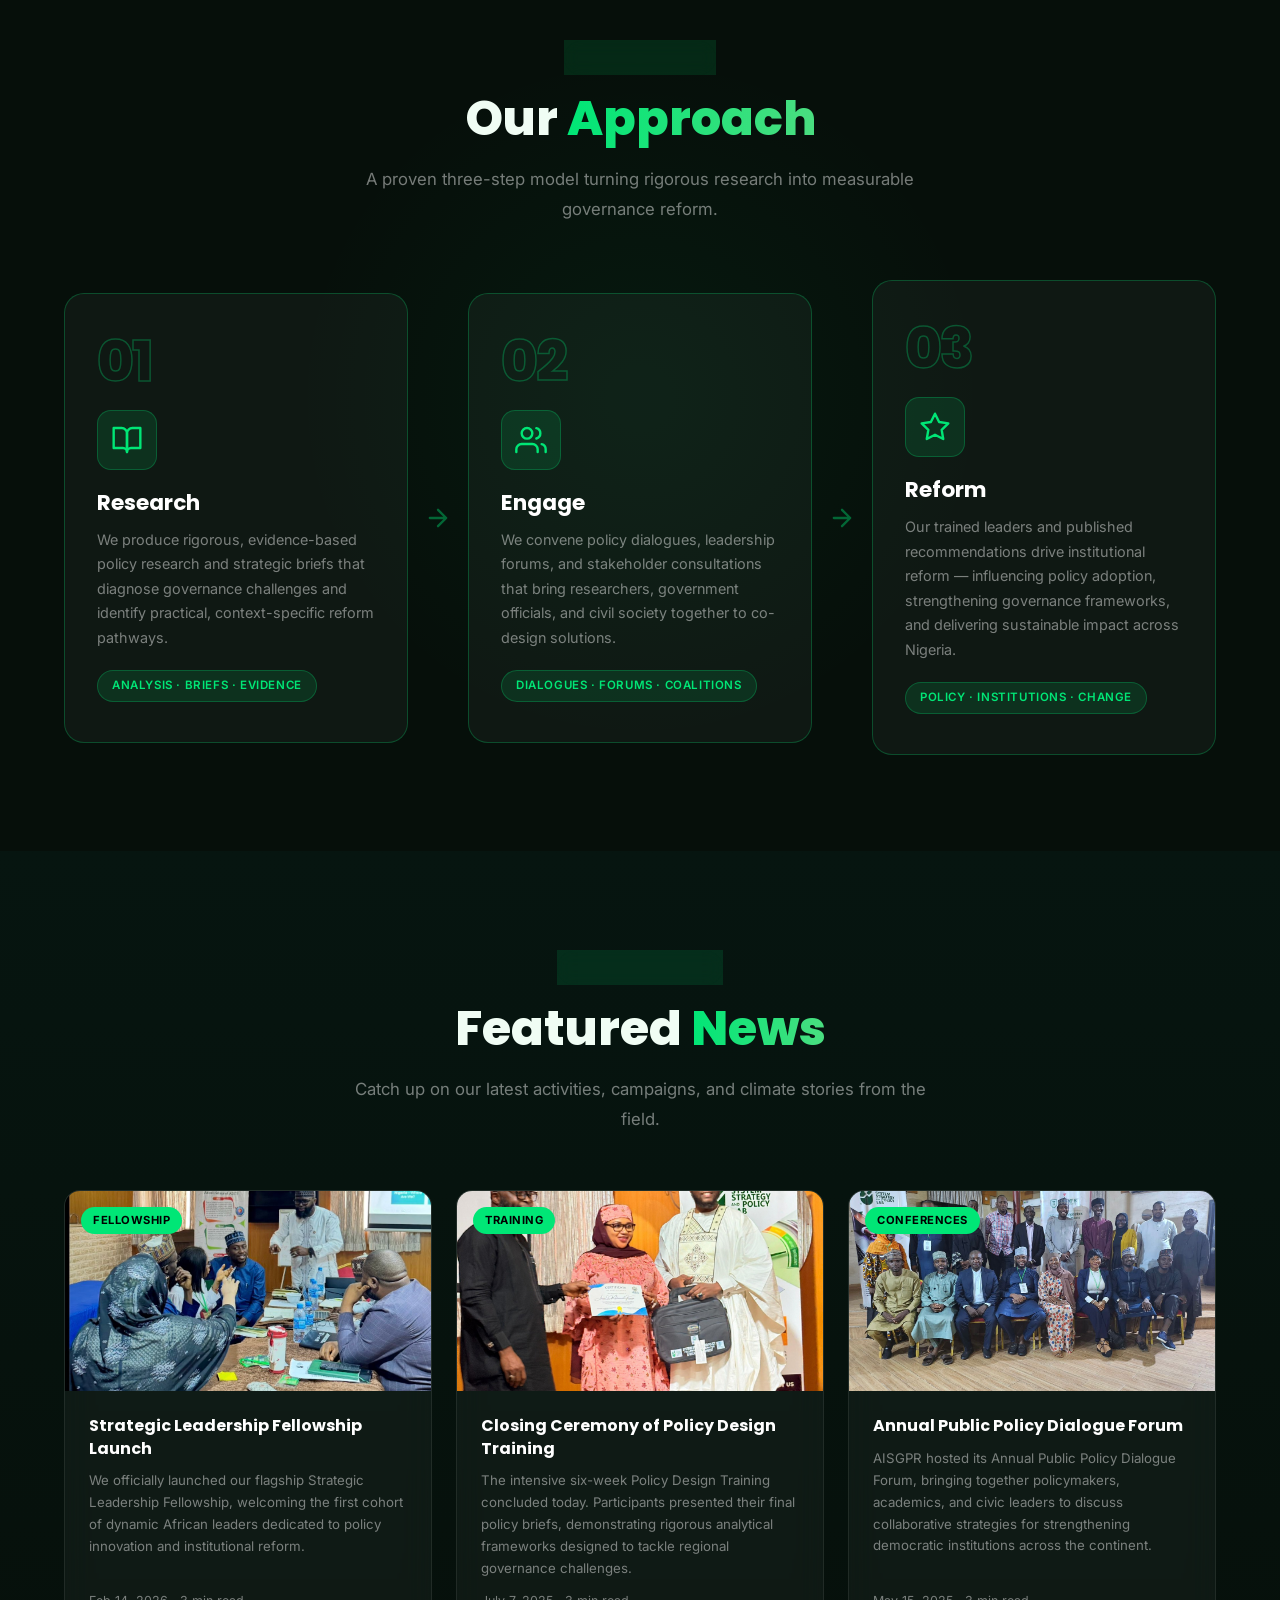
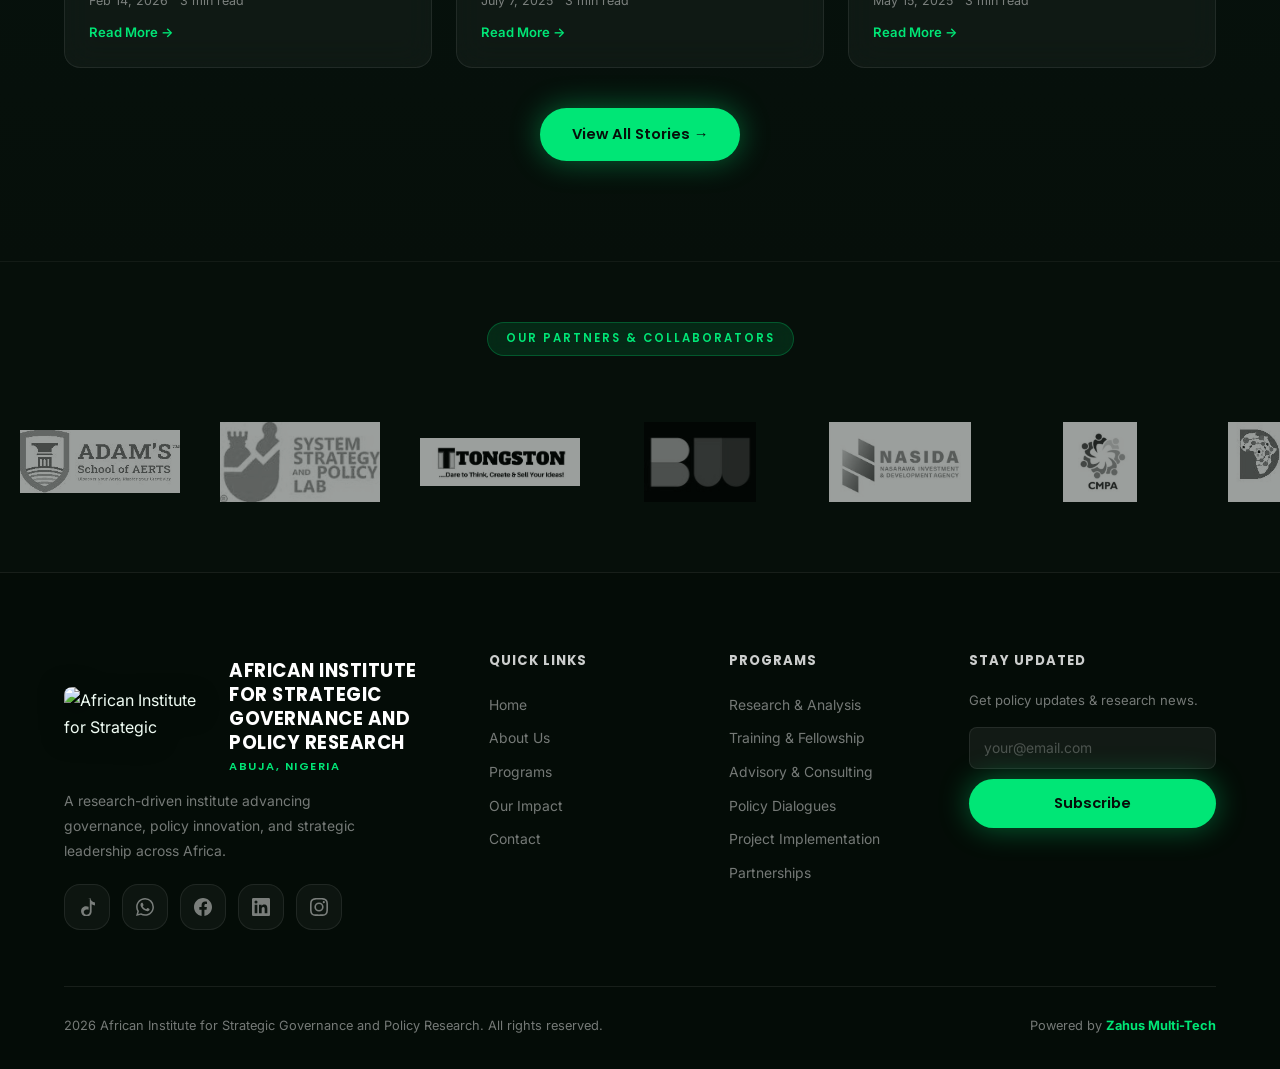
==== commit 128961b7: "Migrate Climate Warden website content to AISGPR" ====
--- a/index.html
+++ b/index.html
@@ -4,30 +4,34 @@
 <head>
     <meta charset="UTF-8" />
     <meta name="viewport" content="width=device-width,initial-scale=1.0" />
-    <title>Climate Warden — Youth-Led Climate Action in Bauchi State, Nigeria</title>
+    <title>African Institute for Strategic Governance and Policy Research — Governance, Policy Research &amp; Strategic
+        Leadership</title>
+    <!-- Google Search Console Verification -->
+    <meta name="google-site-verification" content="kpxqSwDE-SX_pO0rOLM9QsYnRwSs0oAshB_o0GFHURk" />
     <!-- SEO Metadata -->
     <meta name="description"
-        content="Climate Warden is a youth-led climate initiative building the next generation of environmental leaders across Northern Nigeria through education, sustainability clubs, and grassroots advocacy." />
+        content="African Institute for Strategic Governance and Policy Research advances good governance, policy innovation, and strategic leadership in Nigeria and across Africa — training leaders, publishing policy briefs, and convening high-impact dialogues." />
     <meta name="keywords"
-        content="Climate Warden, climate action, youth leadership, Bauchi State, Nigeria, sustainability clubs, environmental education, climate change, NGO, youth-led" />
-    <meta name="author" content="Climate Warden" />
+        content="African Institute for Strategic Governance and Policy Research, climate action, youth leadership, Bauchi State, Nigeria, sustainability clubs, environmental education, climate change, NGO, youth-led" />
+    <meta name="author" content="African Institute for Strategic Governance and Policy Research" />
     <meta name="robots" content="index, follow" />
-    <link rel="canonical" href="https://climatewarden.org/" />
+    <link rel="canonical" href="https://aisgpr.org/" />
 
     <!-- Open Graph / Social Media Sharing -->
     <meta property="og:type" content="website" />
-    <meta property="og:title" content="Climate Warden — Youth-Led Climate Action" />
+    <meta property="og:title"
+        content="African Institute for Strategic Governance and Policy Research — Youth-Led Climate Action" />
     <meta property="og:description"
         content="Building the next generation of environmental leaders across Northern Nigeria." />
-    <meta property="og:image" content="https://climatewarden.org/images/logo.jpeg" />
-    <meta property="og:url" content="https://climatewarden.org/" />
+    <meta property="og:image" content="https://aisgpr.org/images/logo.jpg" />
+    <meta property="og:url" content="https://aisgpr.org/" />
 
     <!-- Twitter Cards -->
     <meta name="twitter:card" content="summary_large_image" />
-    <meta name="twitter:title" content="Climate Warden" />
+    <meta name="twitter:title" content="African Institute for Strategic Governance and Policy Research" />
     <meta name="twitter:description"
         content="Building the next generation of environmental leaders across Northern Nigeria." />
-    <meta name="twitter:image" content="https://climatewarden.org/images/logo.jpeg" />
+    <meta name="twitter:image" content="https://aisgpr.org/images/logo.jpg" />
     <link rel="icon"
         href="data:image/svg+xml,<svg xmlns='http://www.w3.org/2000/svg' viewBox='0 0 100 100'><text y='.9em' font-size='90'></text></svg>" />
     <link rel="preconnect" href="https://fonts.googleapis.com" />
@@ -50,8 +54,10 @@
         <div class="container">
             <nav class="nav-inner">
                 <a href="index.html" class="nav-logo">
-                    <img src="images/logo.jpeg" alt="Climate Warden Logo" class="logo-img" />
-                    <div class="logo-wordmark">Climate Warden<em>Bauchi State, Nigeria</em></div>
+                    <img src="images/logo.jpg" alt="African Institute for Strategic Governance and Policy Research Logo"
+                        class="logo-img" />
+                    <div class="logo-wordmark">African Institute for Strategic Governance and Policy Research<em>Abuja,
+                            Nigeria</em></div>
                 </a>
                 <ul class="nav-links" role="list">
                     <li><a href="index.html" class="active">Home</a></li>
@@ -86,7 +92,7 @@
                     </li>
                     <li><a href="programs.html">Programs</a></li>
                     <li><a href="impact.html">Impact</a></li>
-                    <li><a href="get-involved.html">Get Involved</a></li>
+
                     <li><a href="contact.html" class="btn btn-neon">Contact Us</a></li>
                 </ul>
                 <button class="hamburger" aria-label="Toggle menu"><span></span><span></span><span></span></button>
@@ -99,7 +105,7 @@
                 <a href="videos.html">Videos</a>
                 <a href="programs.html">Programs</a>
                 <a href="impact.html">Impact</a>
-                <a href="get-involved.html">Get Involved</a>
+
                 <a href="contact.html" class="btn btn-neon">Contact Us</a>
             </div>
         </div>
@@ -119,24 +125,24 @@
                 <div class="hero-content">
                     <div class="hero-badge">
                         <span class="badge-dot"></span>
-                        Youth-Led Climate Initiative · Est. 2025
+                        African Institute for Strategic Governance and Policy Research · Est. 2024
                     </div>
 
                     <h1>
-                        Protecting Our<br />
-                        Planet. <span class="line-green">Empowering</span>
-                        <span class="line-green">Our Youth.</span>
+                        Shaping Africa's<br />
+                        Future. <span class="line-green">Empowering</span>
+                        <span class="line-green">Strategic Leadership.</span>
                     </h1>
 
                     <p class="hero-desc">
-                        Climate Warden mobilises young leaders across Bauchi State, Nigeria to tackle the climate crisis
-                        — through
-                        education, innovation, and grassroots action that builds a resilient, sustainable future.
+                        African Institute for Strategic Governance and Policy Research mobilises leaders across
+                        Nigeria to advance good governance, policy innovation, and strategic research —
+                        building resilient institutions and sustainable development for Africa's future.
                     </p>
 
                     <div class="hero-ctas">
-                        <a href="get-involved.html" class="btn btn-neon btn-lg" id="joinBtn"> Join the Movement</a>
-                        <a href="contact.html" class="btn btn-glass btn-lg" id="partnerBtn"> Partner With Us</a>
+
+                        <a href="programs.html" class="btn btn-glass btn-lg" id="partnerBtn"> Explore Programs</a>
                     </div>
                 </div>
             </div>
@@ -150,20 +156,20 @@
             <div class="container">
                 <div class="counter-grid">
                     <div class="counter-item reveal">
-                        <div class="counter-num"><span data-count="600">0</span><span class="suf">+</span></div>
-                        <div class="counter-label">Students Reached</div>
+                        <div class="counter-num"><span data-count="100">0</span><span class="suf">+</span></div>
+                        <div class="counter-label">Researchers &amp; Leaders Trained</div>
                     </div>
                     <div class="counter-item reveal delay-1">
                         <div class="counter-num"><span data-count="6">0</span></div>
-                        <div class="counter-label">Schools Engaged</div>
+                        <div class="counter-label">Policy Dialogues Hosted</div>
                     </div>
                     <div class="counter-item reveal delay-2">
-                        <div class="counter-num"><span data-count="1">0</span></div>
-                        <div class="counter-label">LGAs Covered</div>
+                        <div class="counter-num"><span data-count="13">0</span></div>
+                        <div class="counter-label">Nations Covered</div>
                     </div>
                     <div class="counter-item reveal delay-3">
-                        <div class="counter-num"><span data-count="250">0</span><span class="suf">+</span></div>
-                        <div class="counter-label">Trees Planted</div>
+                        <div class="counter-num"><span data-count="50">0</span><span class="suf">+</span></div>
+                        <div class="counter-label">Strategic Briefs Published</div>
                     </div>
                 </div>
             </div>
@@ -175,9 +181,8 @@
                 <div class="text-center">
                     <span class="chip reveal"> What We Do</span>
                     <h2 class="section-title reveal">Our <span class="accent">Core Programs</span></h2>
-                    <p class="section-sub reveal">Four interconnected pillars creating lasting climate literacy and
-                        leadership
-                        across Bauchi State, Nigeria.</p>
+                    <p class="section-sub reveal">Four interconnected pillars advancing governance, policy research, and
+                        strategic leadership across Nigeria.</p>
                 </div>
                 <div class="programs-grid">
 
@@ -185,51 +190,19 @@
                         <div class="prog-icon">
                             <svg viewBox="0 0 24 24" width="28" height="28" fill="none" stroke="var(--green-neon)"
                                 stroke-width="2" stroke-linecap="round" stroke-linejoin="round">
-                                <path d="M4 19.5A2.5 2.5 0 0 1 6.5 17H20" />
-                                <path d="M6.5 2H20v20H6.5A2.5 2.5 0 0 1 4 19.5v-15A2.5 2.5 0 0 1 6.5 2z" />
+                                <rect x="3" y="3" width="18" height="18" rx="2" ry="2" />
+                                <line x1="3" y1="9" x2="21" y2="9" />
+                                <line x1="9" y1="21" x2="9" y2="9" />
                             </svg>
                         </div>
                         <span class="prog-num">01</span>
-                        <h3>School Climate Education</h3>
-                        <p>Interactive curriculum modules on climate science, ecosystems and sustainability delivered
-                            across
-                            partner schools.</p>
-                        <a href="programs.html#education" class="prog-link">Explore →</a>
+                        <h3>Research &amp; Policy Analysis</h3>
+                        <p>Rigorous evidence-based research informing public policy, governance reforms, and strategic
+                            decision-making at state and national levels.</p>
+                        <a href="programs.html#research" class="prog-link">Explore →</a>
                     </article>
 
                     <article class="glass-card prog-card reveal delay-2" tabindex="0">
-                        <div class="prog-icon">
-                            <svg viewBox="0 0 24 24" width="28" height="28" fill="none" stroke="var(--green-neon)"
-                                stroke-width="2" stroke-linecap="round" stroke-linejoin="round">
-                                <path d="M12 22c5-4 8-9 8-14a8 8 0 1 0-16 0c0 5 3 10 8 14z" />
-                                <path d="M12 22V12" />
-                            </svg>
-                        </div>
-                        <span class="prog-num">02</span>
-                        <h3>Sustainability Clubs</h3>
-                        <p>Student-run clubs driving tree planting, waste reduction, energy conservation and peer
-                            education
-                            campaigns.</p>
-                        <a href="programs.html#clubs" class="prog-link">Explore →</a>
-                    </article>
-
-                    <article class="glass-card prog-card reveal delay-3" tabindex="0">
-                        <div class="prog-icon">
-                            <svg viewBox="0 0 24 24" width="28" height="28" fill="none" stroke="var(--green-neon)"
-                                stroke-width="2" stroke-linecap="round" stroke-linejoin="round">
-                                <circle cx="12" cy="8" r="5" />
-                                <path d="M20 21a8 8 0 1 0-16 0" />
-                            </svg>
-                        </div>
-                        <span class="prog-num">03</span>
-                        <h3>Youth Leadership Training</h3>
-                        <p>6-week bootcamps equipping young people with advocacy, proposal writing and climate
-                            communication skills.
-                        </p>
-                        <a href="programs.html#leadership" class="prog-link">Explore →</a>
-                    </article>
-
-                    <article class="glass-card prog-card reveal delay-4" tabindex="0">
                         <div class="prog-icon">
                             <svg viewBox="0 0 24 24" width="28" height="28" fill="none" stroke="var(--green-neon)"
                                 stroke-width="2" stroke-linecap="round" stroke-linejoin="round">
@@ -239,12 +212,74 @@
                                 <path d="M16 3.13a4 4 0 0 1 0 7.75" />
                             </svg>
                         </div>
+                        <span class="prog-num">02</span>
+                        <h3>Professional Training &amp; Fellowship</h3>
+                        <p>Structured training programmes building the next generation of ethical, strategic leaders
+                            equipped for public service and institutional reform.</p>
+                        <a href="programs.html#training" class="prog-link">Explore →</a>
+                    </article>
+
+                    <article class="glass-card prog-card reveal delay-3" tabindex="0">
+                        <div class="prog-icon">
+                            <svg viewBox="0 0 24 24" width="28" height="28" fill="none" stroke="var(--green-neon)"
+                                stroke-width="2" stroke-linecap="round" stroke-linejoin="round">
+                                <path d="M21 15a2 2 0 0 1-2 2H7l-4 4V5a2 2 0 0 1 2-2h14a2 2 0 0 1 2 2v10z"></path>
+                            </svg>
+                        </div>
+                        <span class="prog-num">03</span>
+                        <h3>Advisory &amp; Consulting Services</h3>
+                        <p>Providing expert strategic counsel and actionable insights for governments, institutions, and
+                            organizations to navigate complex policy challenges.</p>
+                        <a href="programs.html#advisory" class="prog-link">Explore →</a>
+                    </article>
+
+                    <article class="glass-card prog-card reveal delay-4" tabindex="0">
+                        <div class="prog-icon">
+                            <svg viewBox="0 0 24 24" width="28" height="28" fill="none" stroke="var(--green-neon)"
+                                stroke-width="2" stroke-linecap="round" stroke-linejoin="round">
+                                <polygon points="12 2 2 7 12 12 22 7 12 2"></polygon>
+                                <polyline points="2 17 12 22 22 17"></polyline>
+                                <polyline points="2 12 12 17 22 12"></polyline>
+                            </svg>
+                        </div>
                         <span class="prog-num">04</span>
-                        <h3>Community Campaigns</h3>
-                        <p>Grassroots drives in markets, mosques and community halls tackling deforestation, flooding
-                            and open
-                            burning.</p>
-                        <a href="programs.html#campaigns" class="prog-link">Explore →</a>
+                        <h3>Conferences &amp; Policy Dialogues</h3>
+                        <p>Facilitating high-level policy dialogues and conferences that assemble key stakeholders to
+                            debate, formulate, and align on strategic priorities.</p>
+                        <a href="programs.html#conferences" class="prog-link">Explore →</a>
+                    </article>
+
+                    <article class="glass-card prog-card reveal delay-5" tabindex="0">
+                        <div class="prog-icon">
+                            <svg viewBox="0 0 24 24" width="28" height="28" fill="none" stroke="var(--green-neon)"
+                                stroke-width="2" stroke-linecap="round" stroke-linejoin="round">
+                                <path d="M22 11.08V12a10 10 0 1 1-5.93-9.14"></path>
+                                <polyline points="22 4 12 14.01 9 11.01"></polyline>
+                            </svg>
+                        </div>
+                        <span class="prog-num">05</span>
+                        <h3>Project Implementation</h3>
+                        <p>Executing targeted, on-the-ground interventions that translate policy recommendations into
+                            measurable, real-world development outcomes.</p>
+                        <a href="programs.html#implementation" class="prog-link">Explore →</a>
+                    </article>
+
+                    <article class="glass-card prog-card reveal delay-6" tabindex="0">
+                        <div class="prog-icon">
+                            <svg viewBox="0 0 24 24" width="28" height="28" fill="none" stroke="var(--green-neon)"
+                                stroke-width="2" stroke-linecap="round" stroke-linejoin="round">
+                                <circle cx="18" cy="5" r="3" />
+                                <circle cx="6" cy="12" r="3" />
+                                <circle cx="18" cy="19" r="3" />
+                                <line x1="8.59" y1="13.51" x2="15.42" y2="17.49" />
+                                <line x1="15.41" y1="6.51" x2="8.59" y2="10.49" />
+                            </svg>
+                        </div>
+                        <span class="prog-num">06</span>
+                        <h3>Partnerships &amp; Collaboration</h3>
+                        <p>Building strong coalitions with international organizations, private sector partners, and
+                            civil society to scale innovative solutions.</p>
+                        <a href="programs.html#partnerships" class="prog-link">Explore →</a>
                     </article>
 
                 </div>
@@ -257,35 +292,30 @@
                 <div class="about-split">
                     <div class="about-visual reveal-left">
                         <div class="about-glow"></div>
-                        <img class="about-img" src="images/our-story.jpg"
-                            alt="Young climate leaders collaborating in Bauchi State, Nigeria" loading="lazy"
+                        <img class="about-img" src="images/top.jpg"
+                            alt="AISGPR researchers and leaders at a policy dialogue in Abuja, Nigeria" loading="lazy"
                             width="700" height="480" />
                         <div class="about-badge">
-                            <strong>2025</strong>
-                            <span>Founded in Bauchi</span>
+                            <strong>2024</strong>
+                            <span>Founded in Abuja</span>
                         </div>
                     </div>
                     <div class="about-text reveal-right">
                         <span class="chip">Who We Are</span>
                         <h2 class="section-title">Our <span class="accent">Story</span></h2>
-                        <p>Climate Warden began in <strong style="color:var(--green-neon)">Bauchi State</strong> as a
-                            grassroots
-                            response to the visible environmental challenges facing Bauchi State, Nigeria. Recognizing
-                            that the youth
-                            are
-                            the most significant stakeholders in our climate future, we launched this initiative to
-                            bridge the gap
-                            between climate awareness and community action.</p>
-                        <p>What started as a local movement has evolved into a structured organization dedicated to
-                            fostering a
-                            generation of environmentally conscious leaders — empowered to build a resilient and
-                            sustainable Northern
-                            Nigeria.</p>
+                        <p>African Institute for Strategic Governance and Policy Research was established in <strong
+                                style="color:var(--green-neon)">Abuja</strong> with a bold mandate: to bridge the gap
+                            between policy knowledge and governance practice. We recognised that Africa's greatest
+                            challenge is not a lack of resources, but a deficit of strategic institutions capable of
+                            translating research into real reform.</p>
+                        <p>What began as a think-tank initiative has grown into a dynamic organisation — training
+                            leaders, publishing policy briefs, and convening dialogues that shape decision-making at the
+                            highest levels of government and civil society.</p>
                         <div class="feature-pills">
-                            <span class="pill">Youth-Led</span>
+                            <span class="pill">Research-Driven</span>
                             <span class="pill">Evidence-Based</span>
-                            <span class="pill">Community-Rooted</span>
-                            <span class="pill">Locally Funded</span>
+                            <span class="pill">Institution-Focused</span>
+                            <span class="pill">Africa-Wide</span>
                         </div>
                         <a href="about.html" class="btn btn-outline-neon">Read Our Full Story →</a>
                     </div>
@@ -298,24 +328,23 @@
             <div class="container">
                 <div class="text-center">
                     <span class="chip reveal"> Voices</span>
-                    <h2 class="section-title reveal">What People Are <span class="accent">Saying</span></h2>
-                    <p class="section-sub reveal">Stories from students, teachers and officials who've seen Climate
-                        Warden in
-                        action.</p>
+                    <h2 class="section-title reveal">Reflective Institute <span class="accent">Saying</span></h2>
+                    <p class="section-sub reveal">Perspectives from researchers, policymakers, and partners who've
+                        engaged with AISGPR's work.</p>
                 </div>
                 <div class="testimonials-grid">
 
                     <blockquote class="glass-card test-card reveal delay-1">
                         <div class="quote-mark">"</div>
                         <div class="stars"></div>
-                        <p class="test-text">"Climate Warden completely changed how our students think about the
-                            environment. The
-                            club they launched has already planted trees on our school grounds."</p>
+                        <p class="test-text">"African Institute for Strategic Governance and Policy Research completely
+                            elevated our approach to public reform. The strategic briefs they provided were instrumental
+                            in shaping our state's new economic framework."</p>
                         <footer class="test-author">
                             <div class="author-ava"></div>
                             <div>
-                                <div class="author-name">Principal</div>
-                                <div class="author-role">Success Freinds International Academy Bauchi</div>
+                                <div class="author-name">Dr. Aminu Bello</div>
+                                <div class="author-role">Director of Planning, Ministry of Finance</div>
                             </div>
                         </footer>
                     </blockquote>
@@ -323,14 +352,14 @@
                     <blockquote class="glass-card test-card reveal delay-2">
                         <div class="quote-mark">"</div>
                         <div class="stars"></div>
-                        <p class="test-text">"Climate Warden is different — their youth-led approach is sustainable and
-                            the results
-                            are measurable. As a primary school teacher, I've seen many NGOs come and go."</p>
+                        <p class="test-text">"AISGPR is different — their research-driven approach is rigorous, and the
+                            results are immediately actionable for policymakers. I've rarely seen an institute merge
+                            theory and practice so seamlessly."</p>
                         <footer class="test-author">
                             <div class="author-ava">‍</div>
                             <div>
-                                <div class="author-name">Mallam Ibrahim Sule</div>
-                                <div class="author-role">Staff of primary chool</div>
+                                <div class="author-name">Sarah O.</div>
+                                <div class="author-role">Senior Policy Advisor, UNDP</div>
                             </div>
                         </footer>
                     </blockquote>
@@ -338,13 +367,14 @@
                     <blockquote class="glass-card test-card reveal delay-3">
                         <div class="quote-mark">"</div>
                         <div class="stars"></div>
-                        <p class="test-text">"I joined with no confidence. Six months later, I led a campaign that
-                            reached over 300 students. This initiative transforms lives."</p>
+                        <p class="test-text">"The executive training I received fundamentally changed my leadership
+                            approach. Six months later, I successfully implemented a cross-agency reform initiative that
+                            increased transparency by 40%."</p>
                         <footer class="test-author">
                             <div class="author-ava"></div>
                             <div>
-                                <div class="author-name">Abubakar Ibrahim</div>
-                                <div class="author-role">Ptoject Coordinator, Climate Warden.</div>
+                                <div class="author-name">Ibrahim Aliyu</div>
+                                <div class="author-role">Alumnus, Strategic Leadership Fellowship</div>
                             </div>
                         </footer>
                     </blockquote>
@@ -356,11 +386,12 @@
         <!-- CTA -->
         <section class="cta-section reveal-scale">
             <div class="container" style="position:relative;z-index:2">
-                <span class="chip" style="justify-content:center;display:inline-flex"> Take Action</span>
-                <h2 style="margin-top:12px">Ready to Make a <span class="accent">Difference?</span></h2>
-                <p>Whether you're a student, educator, donor or organisation — there is a meaningful role for you.</p>
+                <span class="chip" style="justify-content:center;display:inline-flex"> Partner With Us</span>
+                <h2 style="margin-top:12px">Ready to Drive <span class="accent">Strategic Change?</span></h2>
+                <p>Whether you're a policymaker, researcher, donor, or development organisation — there is a critical
+                    role for you in shaping Africa's institutional future.</p>
                 <div class="cta-btns">
-                    <a href="get-involved.html" class="btn btn-neon btn-lg">Get Involved Today</a>
+
                     <a href="impact.html" class="btn btn-glass btn-lg">See Our Impact</a>
                 </div>
             </div>
@@ -372,8 +403,8 @@
                 <div class="text-center" style="margin-bottom:56px">
                     <span class="chip reveal"> How We Work</span>
                     <h2 class="section-title reveal">Our <span class="accent">Approach</span></h2>
-                    <p class="section-sub reveal">A proven three-step model turning classroom awareness into measurable
-                        community action.</p>
+                    <p class="section-sub reveal">A proven three-step model turning rigorous research into measurable
+                        governance reform.</p>
                 </div>
                 <div class="approach-grid">
 
@@ -387,11 +418,10 @@
                                 <path d="M22 3h-6a4 4 0 0 0-4 4v14a3 3 0 0 1 3-3h7z" />
                             </svg>
                         </div>
-                        <h3>Educate</h3>
-                        <p>We bring structured climate education directly into primary and secondary schools through
-                            engaging
-                            workshops, curriculum integration, and teacher capacity-building sessions.</p>
-                        <div class="approach-tag">Schools · Classrooms · Curriculum</div>
+                        <h3>Research</h3>
+                        <p>We produce rigorous, evidence-based policy research and strategic briefs that diagnose
+                            governance challenges and identify practical, context-specific reform pathways.</p>
+                        <div class="approach-tag">Analysis · Briefs · Evidence</div>
                     </div>
 
                     <!-- Arrow -->
@@ -413,10 +443,10 @@
                                 <path d="M23 21v-2a4 4 0 0 0-3-3.87M16 3.13a4 4 0 0 1 0 7.75" />
                             </svg>
                         </div>
-                        <h3>Mobilise</h3>
-                        <p>Trained students form Sustainability Clubs and receive leadership development, turning
-                            knowledge into organised, youth-driven environmental advocacy within their schools.</p>
-                        <div class="approach-tag">Clubs · Leadership · Training</div>
+                        <h3>Engage</h3>
+                        <p>We convene policy dialogues, leadership forums, and stakeholder consultations that bring
+                            researchers, government officials, and civil society together to co-design solutions.</p>
+                        <div class="approach-tag">Dialogues · Forums · Coalitions</div>
                     </div>
 
                     <!-- Arrow -->
@@ -433,15 +463,15 @@
                         <div class="approach-icon-wrap">
                             <svg viewBox="0 0 24 24" width="32" height="32" fill="none" stroke="currentColor"
                                 stroke-width="1.8" stroke-linecap="round" stroke-linejoin="round">
-                                <path
-                                    d="M11 20A7 7 0 0 1 9.8 6.1C15.5 5 17 4.48 19 2c1 2 2 4.9.2 7.71A8 8 0 0 1 11 20z" />
-                                <path d="M2 21c0-3 1.85-5.36 5.08-6C9.5 14.52 12 13 13 12" />
-                            </svg>
-                        </div>
-                        <h3>Impact</h3>
-                        <p>Clubs lead real-world action — tree planting drives, community clean-up campaigns, and local
-                            policy advocacy — creating lasting environmental change across Bauchi State.</p>
-                        <div class="approach-tag">Campaigns · Action · Change</div>
+                                <polygon
+                                    points="12 2 15.09 8.26 22 9.27 17 14.14 18.18 21.02 12 17.77 5.82 21.02 7 14.14 2 9.27 8.91 8.26 12 2" />
+                            </svg>
+                        </div>
+                        <h3>Reform</h3>
+                        <p>Our trained leaders and published recommendations drive institutional reform — influencing
+                            policy adoption, strengthening governance frameworks, and delivering sustainable impact
+                            across Nigeria.</p>
+                        <div class="approach-tag">Policy · Institutions · Change</div>
                     </div>
 
                 </div>
@@ -461,65 +491,185 @@
 
                     <article class="news-card glass-card reveal delay-1">
                         <div class="news-card-img">
-                            <img src="images/sucess.jpg" alt="Tree planting drive" loading="lazy" />
-                            <span class="news-cat">Campaign</span>
+                            <img src="images/stragetic.jpg" alt="Strategic Leadership Fellowship Launch"
+                                loading="lazy" />
+                            <span class="news-cat">Fellowship</span>
                         </div>
                         <div class="news-card-body">
-                            <h3>Tree Planting at Success Friends Academy</h3>
-                            <p>To solidify our partnership with Success Friends International Academy, the new
-                                Sustainability Club members led a tree-planting drive on their school grounds, creating
-                                a permanent green legacy for their campus.</p>
+                            <h3>Strategic Leadership Fellowship Launch</h3>
+                            <p>We officially launched our flagship Strategic Leadership Fellowship, welcoming the first
+                                cohort of dynamic African leaders dedicated to policy innovation and institutional
+                                reform.</p>
                             <div class="news-meta">
                                 <span> Feb 14, 2026</span>
                                 <span> 3 min read</span>
                             </div>
-                            <a href="article.html?id=2" onclick="localStorage.setItem('cw_article','2')"
+                            <a href="article.html?id=1" onclick="localStorage.setItem('cw_article','1')"
                                 class="news-readmore">Read More →</a>
                         </div>
                     </article>
 
                     <article class="news-card glass-card reveal delay-2">
                         <div class="news-card-img">
-                            <img src="images/cresent.jpg" alt="Leadership workshop" loading="lazy" />
-                            <span class="news-cat">Education</span>
+                            <img src="images/closing.jpg" alt="Closing Ceremony" loading="lazy" />
+                            <span class="news-cat">Training</span>
                         </div>
                         <div class="news-card-body">
-                            <h3>Climate Literacy Reaches Success Friends International Academy</h3>
-                            <p>The Warden movement expands! We successfully delivered our second climate education
-                                module and inaugurated a new Sustainability Club at Success Friends International
-                                Academy,
-                                empowering a new wave of youth advocates.</p>
+                            <h3>Closing Ceremony of Policy Design Training</h3>
+                            <p>The intensive six-week Policy Design Training concluded today. Participants presented
+                                their final policy briefs, demonstrating rigorous analytical frameworks designed to
+                                tackle regional governance challenges.</p>
                             <div class="news-meta">
                                 <span> July 7, 2025</span>
                                 <span> 3 min read</span>
                             </div>
-                            <a href="article.html?id=3" onclick="localStorage.setItem('cw_article','3')"
+                            <a href="article.html?id=2" onclick="localStorage.setItem('cw_article','2')"
                                 class="news-readmore">Read More →</a>
                         </div>
                     </article>
 
                     <article class="news-card glass-card reveal delay-3">
                         <div class="news-card-img">
-                            <img src="images/tree-planting.jpg" alt="School students" loading="lazy" />
-                            <span class="news-cat">Tree Planting</span>
+                            <img src="images/annual.jpg" alt="Public Policy Dialogue" loading="lazy" />
+                            <span class="news-cat">Conferences</span>
                         </div>
                         <div class="news-card-body">
-                            <h3>The First Planting Day</h3>
-                            <p>Our Sustainability Club members took their first step toward climate resilience by
-                                planting indigenous trees across the school premises. This hands-on activity teaches
-                                students the vital role of urban canopies in cooling our environment.</p>
+                            <h3>Annual Public Policy Dialogue Forum</h3>
+                            <p>AISGPR hosted its Annual Public Policy Dialogue Forum, bringing together policymakers,
+                                academics, and civic leaders to discuss collaborative strategies for strengthening
+                                democratic institutions across the continent.</p>
                             <div class="news-meta">
                                 <span> May 15, 2025</span>
                                 <span> 3 min read</span>
                             </div>
-                            <a href="article.html?id=4" onclick="localStorage.setItem('cw_article','4')"
+                            <a href="article.html?id=3" onclick="localStorage.setItem('cw_article','3')"
                                 class="news-readmore">Read More →</a>
                         </div>
                     </article>
+
 
                 </div>
                 <div class="text-center" style="margin-top:40px">
                     <a href="news.html" class="btn btn-neon">View All Stories →</a>
+                </div>
+            </div>
+        </section>
+
+        <!-- PARTNERS SLIDER -->
+        <section
+            style="padding: 60px 0; overflow: hidden; border-top: 1px solid rgba(255, 255, 255, 0.05); background: var(--bg-alt);">
+            <div class="container text-center" style="margin-bottom: 40px;">
+                <span class="chip reveal"> Our Partners & Collaborators</span>
+            </div>
+            <div class="logo-slider reveal delay-1">
+                <div class="logo-slide-track">
+                    <!-- Original 13 Logos -->
+                    <div class="slide-logo">
+                        <img src="images/p1.jpg" alt="Partner 1"
+                            style="max-height: 80px; width: auto; object-fit: contain;">
+                    </div>
+                    <div class="slide-logo">
+                        <img src="images/p2.jpg" alt="Partner 2"
+                            style="max-height: 80px; width: auto; object-fit: contain;">
+                    </div>
+                    <div class="slide-logo">
+                        <img src="images/p3.jpg" alt="Partner 3"
+                            style="max-height: 80px; width: auto; object-fit: contain;">
+                    </div>
+                    <div class="slide-logo">
+                        <img src="images/p4.jpg" alt="Partner 4"
+                            style="max-height: 80px; width: auto; object-fit: contain;">
+                    </div>
+                    <div class="slide-logo">
+                        <img src="images/p5.jpg" alt="Partner 5"
+                            style="max-height: 80px; width: auto; object-fit: contain;">
+                    </div>
+                    <div class="slide-logo">
+                        <img src="images/p6.jpg" alt="Partner 6"
+                            style="max-height: 80px; width: auto; object-fit: contain;">
+                    </div>
+                    <div class="slide-logo">
+                        <img src="images/p7.jpg" alt="Partner 7"
+                            style="max-height: 80px; width: auto; object-fit: contain;">
+                    </div>
+                    <div class="slide-logo">
+                        <img src="images/p8.jpg" alt="Partner 8"
+                            style="max-height: 80px; width: auto; object-fit: contain;">
+                    </div>
+                    <div class="slide-logo">
+                        <img src="images/p9.jpg" alt="Partner 9"
+                            style="max-height: 80px; width: auto; object-fit: contain;">
+                    </div>
+                    <div class="slide-logo">
+                        <img src="images/p10.jpg" alt="Partner 10"
+                            style="max-height: 80px; width: auto; object-fit: contain;">
+                    </div>
+                    <div class="slide-logo">
+                        <img src="images/p11.jpg" alt="Partner 11"
+                            style="max-height: 80px; width: auto; object-fit: contain;">
+                    </div>
+                    <div class="slide-logo">
+                        <img src="images/p12.jpg" alt="Partner 12"
+                            style="max-height: 80px; width: auto; object-fit: contain;">
+                    </div>
+                    <div class="slide-logo">
+                        <img src="images/p13.jpg" alt="Partner 13"
+                            style="max-height: 80px; width: auto; object-fit: contain;">
+                    </div>
+
+                    <!-- Duplicated 13 Logos for Infinite Scroll effect -->
+                    <div class="slide-logo">
+                        <img src="images/p1.jpg" alt="Partner 1"
+                            style="max-height: 80px; width: auto; object-fit: contain;">
+                    </div>
+                    <div class="slide-logo">
+                        <img src="images/p2.jpg" alt="Partner 2"
+                            style="max-height: 80px; width: auto; object-fit: contain;">
+                    </div>
+                    <div class="slide-logo">
+                        <img src="images/p3.jpg" alt="Partner 3"
+                            style="max-height: 80px; width: auto; object-fit: contain;">
+                    </div>
+                    <div class="slide-logo">
+                        <img src="images/p4.jpg" alt="Partner 4"
+                            style="max-height: 80px; width: auto; object-fit: contain;">
+                    </div>
+                    <div class="slide-logo">
+                        <img src="images/p5.jpg" alt="Partner 5"
+                            style="max-height: 80px; width: auto; object-fit: contain;">
+                    </div>
+                    <div class="slide-logo">
+                        <img src="images/p6.jpg" alt="Partner 6"
+                            style="max-height: 80px; width: auto; object-fit: contain;">
+                    </div>
+                    <div class="slide-logo">
+                        <img src="images/p7.jpg" alt="Partner 7"
+                            style="max-height: 80px; width: auto; object-fit: contain;">
+                    </div>
+                    <div class="slide-logo">
+                        <img src="images/p8.jpg" alt="Partner 8"
+                            style="max-height: 80px; width: auto; object-fit: contain;">
+                    </div>
+                    <div class="slide-logo">
+                        <img src="images/p9.jpg" alt="Partner 9"
+                            style="max-height: 80px; width: auto; object-fit: contain;">
+                    </div>
+                    <div class="slide-logo">
+                        <img src="images/p10.jpg" alt="Partner 10"
+                            style="max-height: 80px; width: auto; object-fit: contain;">
+                    </div>
+                    <div class="slide-logo">
+                        <img src="images/p11.jpg" alt="Partner 11"
+                            style="max-height: 80px; width: auto; object-fit: contain;">
+                    </div>
+                    <div class="slide-logo">
+                        <img src="images/p12.jpg" alt="Partner 12"
+                            style="max-height: 80px; width: auto; object-fit: contain;">
+                    </div>
+                    <div class="slide-logo">
+                        <img src="images/p13.jpg" alt="Partner 13"
+                            style="max-height: 80px; width: auto; object-fit: contain;">
+                    </div>
                 </div>
             </div>
         </section>
@@ -532,43 +682,40 @@
             <div class="footer-grid">
                 <div class="footer-brand">
                     <a href="index.html" class="nav-logo">
-                        <img src="images/logo.jpeg" alt="Climate Warden Logo" class="logo-img" />
-                        <div class="logo-wordmark">Climate Warden<em>Bauchi State, Nigeria</em></div>
+                        <img src="images/logo.jpg"
+                            alt="African Institute for Strategic Governance and Policy Research Logo"
+                            class="logo-img" />
+                        <div class="logo-wordmark">African Institute for Strategic Governance and Policy
+                            Research<em>Abuja, Nigeria</em></div>
                     </a>
-                    <p>A youth-led climate initiative building the next generation of environmental leaders across
-                        Northern
-                        Nigeria.</p>
+                    <p>A research-driven institute advancing governance, policy innovation, and strategic leadership
+                        across Africa.</p>
                     <div class="footer-social" style="margin-top:20px">
-                        <a href="https://www.tiktok.com/@climate.warden?_r=1&_t=ZS-94JHBEj833o" class="soc-btn"
-                            aria-label="TikTok" target="_blank" rel="noopener">
+                        <a href="#" class="soc-btn" aria-label="TikTok" target="_blank" rel="noopener">
                             <svg viewBox="0 0 24 24" width="18" height="18" fill="currentColor">
                                 <path
                                     d="M12.525.02c1.31-.02 2.61-.01 3.91.04.15 1.53.85 3.01 1.95 4.09 1.12 1.09 2.66 1.72 4.25 1.79v3.96c-1.57-.02-3.13-.53-4.45-1.42-.01 3.25.01 6.5-.02 9.75-.11 2.53-1.6 4.88-3.87 5.92-2.31 1.05-5.06.77-7.14-.73-2.07-1.49-3.26-4.04-3.08-6.57.17-2.32 1.63-4.41 3.73-5.3 2-.85 4.39-.77 6.32.22l-.02 4.05c-1.22-.64-2.73-.78-4.02-.32-1.34.48-2.32 1.72-2.39 3.16-.06 1.48.87 2.87 2.26 3.4 1.4.53 3.06.27 4.19-.66 1.08-.89 1.65-2.28 1.63-3.71-.03-5.83-.02-11.66-.02-17.49z" />
                             </svg>
                         </a>
-                        <a href="https://wa.me/2347038154504" class="soc-btn" aria-label="WhatsApp" target="_blank"
-                            rel="noopener">
+                        <a href="#" class="soc-btn" aria-label="WhatsApp" target="_blank" rel="noopener">
                             <svg viewBox="0 0 24 24" width="18" height="18" fill="currentColor">
                                 <path
                                     d="M17.472 14.382c-.297-.149-1.758-.867-2.03-.967-.273-.099-.471-.148-.67.15-.197.297-.767.966-.94 1.164-.173.199-.347.223-.644.075-.297-.15-1.255-.463-2.39-1.475-.883-.788-1.48-1.761-1.653-2.059-.173-.297-.018-.458.13-.606.134-.133.298-.347.446-.52.149-.174.198-.298.298-.497.099-.198.05-.371-.025-.52-.075-.149-.669-1.612-.916-2.207-.242-.579-.487-.5-.669-.51a12.8 12.8 0 0 0-.57-.01c-.198 0-.52.074-.792.372-.272.297-1.04 1.016-1.04 2.479 0 1.462 1.065 2.875 1.213 3.074.149.198 2.096 3.2 5.077 4.487.709.306 1.262.489 1.694.625.712.227 1.36.195 1.871.118.571-.085 1.758-.719 2.006-1.413.248-.694.248-1.289.173-1.413-.074-.124-.272-.198-.57-.347m-5.421 7.403h-.004a9.87 9.87 0 0 1-5.031-1.378l-.361-.214-3.741.982.998-3.648-.235-.374a9.86 9.86 0 0 1-1.51-5.26c.001-5.45 4.436-9.884 9.888-9.884 2.64 0 5.122 1.03 6.988 2.898a9.825 9.825 0 0 1 2.893 6.994c-.003 5.45-4.437 9.884-9.885 9.884m8.413-18.297A11.815 11.815 0 0 0 12.05 0C5.495 0 .16 5.335.157 11.892c0 2.096.547 4.142 1.588 5.945L.057 24l6.305-1.654a11.882 11.882 0 0 0 5.683 1.448h.005c6.554 0 11.89-5.335 11.893-11.893a11.821 11.821 0 0 0-3.48-8.413Z" />
                             </svg>
                         </a>
-                        <a href="https://www.facebook.com/share/17yFts8kGH/" class="soc-btn" aria-label="Facebook"
-                            target="_blank" rel="noopener">
+                        <a href="#" class="soc-btn" aria-label="Facebook" target="_blank" rel="noopener">
                             <svg viewBox="0 0 24 24" width="18" height="18" fill="currentColor">
                                 <path
                                     d="M24 12.073C24 5.405 18.627 0 12 0S0 5.405 0 12.073C0 18.1 4.388 23.094 10.125 24v-8.437H7.078v-3.49h3.047V9.41c0-3.025 1.791-4.697 4.533-4.697 1.312 0 2.686.235 2.686.235v2.97h-1.513c-1.491 0-1.956.93-1.956 1.874v2.25h3.328l-.532 3.49h-2.796V24C19.612 23.094 24 18.1 24 12.073Z" />
                             </svg>
                         </a>
-                        <a href="https://www.linkedin.com/company/climate-warden/" class="soc-btn" aria-label="LinkedIn"
-                            target="_blank" rel="noopener">
+                        <a href="#" class="soc-btn" aria-label="LinkedIn" target="_blank" rel="noopener">
                             <svg viewBox="0 0 24 24" width="18" height="18" fill="currentColor">
                                 <path
                                     d="M20.447 20.452h-3.554v-5.569c0-1.328-.027-3.037-1.852-3.037-1.853 0-2.136 1.445-2.136 2.939v5.667H9.351V9h3.414v1.561h.046c.477-.9 1.637-1.85 3.37-1.85 3.601 0 4.267 2.37 4.267 5.455v6.286zM5.337 7.433a2.062 2.062 0 0 1-2.063-2.065 2.064 2.064 0 1 1 2.063 2.065zm1.782 13.019H3.555V9h3.564v11.452zM22.225 0H1.771C.792 0 0 .774 0 1.729v20.542C0 23.227.792 24 1.771 24h20.451C23.2 24 24 23.227 24 22.271V1.729C24 .774 23.2 0 22.222 0h.003z" />
                             </svg>
                         </a>
-                        <a href="https://www.instagram.com/musterferh_?igsh=MWl0NHE3NjFrNmg1Zw==" class="soc-btn"
-                            aria-label="Instagram" target="_blank" rel="noopener">
+                        <a href="#" class="soc-btn" aria-label="Instagram" target="_blank" rel="noopener">
                             <svg viewBox="0 0 24 24" width="18" height="18" fill="currentColor">
                                 <path
                                     d="M12 2.163c3.204 0 3.584.012 4.85.07 3.252.148 4.771 1.691 4.919 4.919.058 1.265.069 1.645.069 4.849 0 3.205-.012 3.584-.069 4.849-.149 3.225-1.664 4.771-4.919 4.919-1.266.058-1.644.07-4.85.07-3.204 0-3.584-.012-4.849-.07-3.26-.149-4.771-1.699-4.919-4.92-.058-1.265-.07-1.644-.07-4.849 0-3.204.013-3.583.07-4.849.149-3.227 1.664-4.771 4.919-4.919 1.266-.057 1.645-.069 4.849-.069zM12 0C8.741 0 8.333.014 7.053.072 2.695.272.273 2.69.073 7.052.014 8.333 0 8.741 0 12c0 3.259.014 3.668.072 4.948.2 4.358 2.618 6.78 6.98 6.98C8.333 23.986 8.741 24 12 24c3.259 0 3.668-.014 4.948-.072 4.354-.2 6.782-2.618 6.979-6.98.059-1.28.073-1.689.073-4.948 0-3.259-.014-3.667-.072-4.947-.196-4.354-2.617-6.78-6.979-6.98C15.668.014 15.259 0 12 0zm0 5.838a6.162 6.162 0 1 0 0 12.324 6.162 6.162 0 0 0 0-12.324zM12 16a4 4 0 1 1 0-8 4 4 0 0 1 0 8zm6.406-11.845a1.44 1.44 0 1 0 0 2.881 1.44 1.44 0 0 0 0-2.881z" />
@@ -582,20 +729,22 @@
                     <a href="about.html">About Us</a>
                     <a href="programs.html">Programs</a>
                     <a href="impact.html">Our Impact</a>
-                    <a href="get-involved.html">Get Involved</a>
+
                     <a href="contact.html">Contact</a>
                 </nav>
                 <nav class="footer-col">
                     <h4>Programs</h4>
-                    <a href="programs.html#education">School Education</a>
-                    <a href="programs.html#clubs">Sustainability Clubs</a>
-                    <a href="programs.html#leadership">Leadership Training</a>
-                    <a href="programs.html#campaigns">Community Campaigns</a>
+                    <a href="programs.html#research">Research & Analysis</a>
+                    <a href="programs.html#training">Training & Fellowship</a>
+                    <a href="programs.html#advisory">Advisory & Consulting</a>
+                    <a href="programs.html#conferences">Policy Dialogues</a>
+                    <a href="programs.html#implementation">Project Implementation</a>
+                    <a href="programs.html#partnerships">Partnerships</a>
                 </nav>
                 <div class="footer-col">
                     <h4>Stay Updated</h4>
-                    <p style="font-size:.82rem;color:var(--text-muted);margin-bottom:0">Get program updates &amp;
-                        climate news.
+                    <p style="font-size:.82rem;color:var(--text-muted);margin-bottom:0">Get policy updates &amp;
+                        research news.
                     </p>
                     <form id="newsletterForm" class="newsletter-input-wrap">
                         <input type="email" placeholder="your@email.com" required aria-label="Email address" />
@@ -604,7 +753,7 @@
                 </div>
             </div>
             <div class="footer-bottom">
-                <p> 2026 Climate Warden. All rights reserved.</p>
+                <p> 2026 African Institute for Strategic Governance and Policy Research. All rights reserved.</p>
                 <p>Powered by <strong style="color:var(--green-neon)">Zahus Multi-Tech</strong></p>
             </div>
         </div>
@@ -613,6 +762,9 @@
     <script src="js/main.js" defer></script>
 
 
+
+    <!-- AI Assistant Chatbot -->
+    <script src="js/chatbot.js" defer></script>
 </body>
 
 </html>
--- a/css/style.css
+++ b/css/style.css
@@ -0,0 +1,3819 @@
+/* ============================================================
+   AFRICAN INSTITUTE FOR STRATEGIC GOVERNANCE AND POLICY RESEARCH — Rebranded Design System v2
+   Theme: Dark Forest · Electric Green · Animated · Premium
+   ============================================================ */
+
+@import url('https://fonts.googleapis.com/css2?family=Poppins:wght@300;400;500;600;700;800;900&family=Inter:wght@400;500;600&display=swap');
+
+/* ── CSS Variables ─────────────────────────────────────────── */
+:root {
+    --bg-base: #060f0a;
+    --bg-deep: #040c07;
+    --bg-card: rgba(255, 255, 255, .04);
+    --bg-card-hover: rgba(255, 255, 255, .08);
+
+    --green-neon: #00e676;
+    --green-bright: #4ade80;
+    --green-mid: #22c55e;
+    --green-dark: #166534;
+    --green-glass: rgba(0, 230, 118, .12);
+    --green-border: rgba(0, 230, 118, .25);
+
+    --gold: #f59e0b;
+    --gold-light: #fcd34d;
+
+    --white: #ffffff;
+    --text-primary: #f0fdf4;
+    --text-secondary: #a3e6b8;
+    --text-muted: rgba(255, 255, 255, .45);
+
+    --border-subtle: rgba(255, 255, 255, .08);
+    --border-green: rgba(0, 230, 118, .2);
+
+    --shadow-green: 0 0 40px rgba(0, 230, 118, .15);
+    --shadow-card: 0 8px 32px rgba(0, 0, 0, .4);
+    --shadow-glow: 0 0 80px rgba(0, 230, 118, .2);
+
+    --radius-sm: 8px;
+    --radius-md: 16px;
+    --radius-lg: 28px;
+    --radius-xl: 48px;
+    --radius-full: 999px;
+
+    --ease-bounce: cubic-bezier(.34, 1.56, .64, 1);
+    --ease-smooth: cubic-bezier(.4, 0, .2, 1);
+    --dur-fast: .2s;
+    --dur-mid: .4s;
+    --dur-slow: .7s;
+
+    --nav-h: 72px;
+    --max-w: 1220px;
+}
+
+/* ── Reset ──────────────────────────────────────────────────── */
+*,
+*::before,
+*::after {
+    box-sizing: border-box;
+    margin: 0;
+    padding: 0
+}
+
+html {
+    scroll-behavior: smooth;
+    font-size: 16px;
+    overflow-x: hidden;
+}
+
+body {
+    font-family: 'Inter', sans-serif;
+    background: var(--bg-base);
+    color: var(--text-primary);
+    line-height: 1.7;
+    overflow-x: hidden;
+}
+
+img {
+    max-width: 100%;
+    height: auto;
+    display: block
+}
+
+a {
+    text-decoration: none;
+    color: inherit
+}
+
+ul {
+    list-style: none
+}
+
+h1,
+h2,
+h3,
+h4,
+h5 {
+    font-family: 'Poppins', sans-serif;
+    line-height: 1.2
+}
+
+/* ── Animated Gradient BG ───────────────────────────────────── */
+@keyframes gradShift {
+    0% {
+        background-position: 0% 50%
+    }
+
+    50% {
+        background-position: 100% 50%
+    }
+
+    100% {
+        background-position: 0% 50%
+    }
+}
+
+@keyframes float {
+
+    0%,
+    100% {
+        transform: translateY(0) rotate(0deg)
+    }
+
+    33% {
+        transform: translateY(-18px) rotate(3deg)
+    }
+
+    66% {
+        transform: translateY(-8px) rotate(-2deg)
+    }
+}
+
+@keyframes floatSlow {
+
+    0%,
+    100% {
+        transform: translateY(0) scale(1)
+    }
+
+    50% {
+        transform: translateY(-30px) scale(1.05)
+    }
+}
+
+@keyframes pulse-glow {
+
+    0%,
+    100% {
+        box-shadow: 0 0 20px rgba(0, 230, 118, .3)
+    }
+
+    50% {
+        box-shadow: 0 0 60px rgba(0, 230, 118, .6)
+    }
+}
+
+@keyframes spin-slow {
+    to {
+        transform: rotate(360deg)
+    }
+}
+
+@keyframes shimmer {
+    0% {
+        background-position: -200% center
+    }
+
+    100% {
+        background-position: 200% center
+    }
+}
+
+@keyframes countUp {
+    from {
+        opacity: 0;
+        transform: translateY(20px)
+    }
+
+    to {
+        opacity: 1;
+        transform: translateY(0)
+    }
+}
+
+@keyframes slideInLeft {
+    from {
+        opacity: 0;
+        transform: translateX(-60px)
+    }
+
+    to {
+        opacity: 1;
+        transform: translateX(0)
+    }
+}
+
+@keyframes slideInRight {
+    from {
+        opacity: 0;
+        transform: translateX(60px)
+    }
+
+    to {
+        opacity: 1;
+        transform: translateX(0)
+    }
+}
+
+@keyframes fadeUp {
+    from {
+        opacity: 0;
+        transform: translateY(40px)
+    }
+
+    to {
+        opacity: 1;
+        transform: translateY(0)
+    }
+}
+
+@keyframes fadeIn {
+    from {
+        opacity: 0
+    }
+
+    to {
+        opacity: 1
+    }
+}
+
+@keyframes scaleIn {
+    from {
+        opacity: 0;
+        transform: scale(.85)
+    }
+
+    to {
+        opacity: 1;
+        transform: scale(1)
+    }
+}
+
+@keyframes borderPulse {
+
+    0%,
+    100% {
+        border-color: rgba(0, 230, 118, .2)
+    }
+
+    50% {
+        border-color: rgba(0, 230, 118, .6)
+    }
+}
+
+@keyframes leafFloat {
+    0% {
+        transform: translateY(0) translateX(0) rotate(0deg);
+        opacity: 1
+    }
+
+    100% {
+        transform: translateY(-100vh) translateX(60px) rotate(360deg);
+        opacity: 0
+    }
+}
+
+@keyframes lineGrow {
+    from {
+        transform: scaleX(0)
+    }
+
+    to {
+        transform: scaleX(1)
+    }
+}
+
+@keyframes textGlow {
+
+    0%,
+    100% {
+        text-shadow: 0 0 20px rgba(0, 230, 118, .4)
+    }
+
+    50% {
+        text-shadow: 0 0 60px rgba(0, 230, 118, .9), 0 0 120px rgba(0, 230, 118, .3)
+    }
+}
+
+@keyframes bgPan {
+    0% {
+        background-position: 0 0
+    }
+
+    100% {
+        background-position: 60px 60px
+    }
+}
+
+/* ── Scroll Reveal Classes ──────────────────────────────────── */
+.reveal {
+    opacity: 0;
+    transform: translateY(50px);
+    transition: opacity .8s var(--ease-smooth), transform .8s var(--ease-smooth);
+}
+
+.reveal.visible {
+    opacity: 1;
+    transform: translateY(0)
+}
+
+.reveal-left {
+    opacity: 0;
+    transform: translateX(-60px);
+    transition: opacity .8s var(--ease-smooth), transform .8s var(--ease-smooth);
+}
+
+.reveal-left.visible {
+    opacity: 1;
+    transform: translateX(0)
+}
+
+.reveal-right {
+    opacity: 0;
+    transform: translateX(60px);
+    transition: opacity .8s var(--ease-smooth), transform .8s var(--ease-smooth);
+}
+
+.reveal-right.visible {
+    opacity: 1;
+    transform: translateX(0)
+}
+
+.reveal-scale {
+    opacity: 0;
+    transform: scale(.9);
+    transition: opacity .7s var(--ease-smooth), transform .7s var(--ease-bounce);
+}
+
+.reveal-scale.visible {
+    opacity: 1;
+    transform: scale(1)
+}
+
+/* Stagger delays */
+.delay-1 {
+    transition-delay: .1s
+}
+
+.delay-2 {
+    transition-delay: .2s
+}
+
+.delay-3 {
+    transition-delay: .3s
+}
+
+.delay-4 {
+    transition-delay: .4s
+}
+
+.delay-5 {
+    transition-delay: .5s
+}
+
+.delay-6 {
+    transition-delay: .6s
+}
+
+/* ── Layout ─────────────────────────────────────────────────── */
+.container {
+    width: 90%;
+    max-width: var(--max-w);
+    margin: 0 auto
+}
+
+section {
+    padding: 100px 0
+}
+
+.text-center {
+    text-align: center
+}
+
+/* ── Section Labels ─────────────────────────────────────────── */
+.chip {
+    display: inline-flex;
+    align-items: center;
+    gap: 8px;
+    background: var(--green-glass);
+    border: 1px solid var(--green-border);
+    border-radius: var(--radius-full);
+    padding: 6px 18px;
+    font-family: 'Poppins', sans-serif;
+    font-size: .72rem;
+    font-weight: 600;
+    letter-spacing: 2px;
+    text-transform: uppercase;
+    color: var(--green-neon);
+    margin-bottom: 16px;
+    backdrop-filter: blur(8px);
+}
+
+.section-title {
+    font-size: clamp(2rem, 4.5vw, 3rem);
+    font-weight: 800;
+    margin-bottom: 16px;
+    color: var(--text-primary);
+}
+
+.section-title .accent {
+    background: linear-gradient(90deg, var(--green-neon), var(--green-bright));
+    -webkit-background-clip: text;
+    -webkit-text-fill-color: transparent;
+    background-clip: text;
+}
+
+.section-sub {
+    font-size: 1.05rem;
+    color: var(--text-muted);
+    max-width: 580px;
+    margin: 0 auto 56px;
+    line-height: 1.8;
+}
+
+/* ── Buttons ─────────────────────────────────────────────────── */
+.btn {
+    display: inline-flex;
+    align-items: center;
+    gap: 10px;
+    padding: 14px 32px;
+    border-radius: var(--radius-full);
+    font-family: 'Poppins', sans-serif;
+    font-size: .92rem;
+    font-weight: 600;
+    cursor: pointer;
+    border: none;
+    transition: all .3s var(--ease-smooth);
+    position: relative;
+    overflow: hidden;
+    white-space: nowrap;
+}
+
+.btn::after {
+    content: '';
+    position: absolute;
+    inset: 0;
+    background: rgba(255, 255, 255, .15);
+    opacity: 0;
+    transition: opacity .25s;
+}
+
+.btn:hover::after {
+    opacity: 1
+}
+
+.btn-neon {
+    background: var(--green-neon);
+    color: #060f0a;
+    box-shadow: 0 0 30px rgba(0, 230, 118, .4);
+}
+
+.btn-neon:hover {
+    transform: translateY(-3px) scale(1.02);
+    box-shadow: 0 0 60px rgba(0, 230, 118, .6);
+}
+
+.btn-glass {
+    background: rgba(255, 255, 255, .08);
+    color: var(--white);
+    border: 1.5px solid rgba(255, 255, 255, .2);
+    backdrop-filter: blur(12px);
+}
+
+.btn-glass:hover {
+    background: rgba(255, 255, 255, .15);
+    border-color: var(--green-neon);
+    transform: translateY(-3px);
+}
+
+.btn-outline-neon {
+    background: transparent;
+    color: var(--green-neon);
+    border: 1.5px solid var(--green-neon);
+}
+
+.btn-outline-neon:hover {
+    background: var(--green-neon);
+    color: #060f0a;
+    transform: translateY(-3px);
+    box-shadow: 0 0 40px rgba(0, 230, 118, .4);
+}
+
+.btn-gold {
+    background: linear-gradient(135deg, var(--gold), var(--gold-light));
+    color: #1a0a00;
+}
+
+.btn-gold:hover {
+    transform: translateY(-3px);
+    box-shadow: 0 0 40px rgba(245, 158, 11, .5)
+}
+
+.btn-lg {
+    padding: 17px 42px;
+    font-size: 1rem
+}
+
+/* ── Navbar ──────────────────────────────────────────────────── */
+.navbar {
+    position: fixed;
+    top: 0;
+    left: 0;
+    right: 0;
+    z-index: 1000;
+    height: var(--nav-h);
+    transition: all .4s var(--ease-smooth);
+}
+
+.navbar.scrolled {
+    background: rgba(6, 15, 10, .85);
+    backdrop-filter: blur(24px);
+    border-bottom: 1px solid var(--border-subtle);
+    box-shadow: 0 4px 40px rgba(0, 0, 0, .4);
+}
+
+.nav-inner {
+    display: flex;
+    align-items: center;
+    justify-content: space-between;
+    height: var(--nav-h);
+}
+
+.nav-logo {
+    display: flex;
+    align-items: center;
+    gap: 16px;
+    text-decoration: none;
+    transition: transform var(--dur-fast) var(--ease-bounce);
+}
+
+.nav-logo:hover {
+    transform: scale(1.02);
+}
+
+.logo-mark {
+    width: 44px;
+    height: 44px;
+    background: linear-gradient(135deg, var(--green-neon), var(--green-bright));
+    border-radius: 12px;
+    display: flex;
+    align-items: center;
+    justify-content: center;
+    font-size: 1.4rem;
+    box-shadow: 0 0 20px rgba(0, 230, 118, .4);
+    animation: pulse-glow 3s ease infinite;
+}
+
+/* Real logo image */
+.logo-img {
+    height: 52px;
+    width: auto;
+    border-radius: var(--radius-sm);
+    object-fit: contain;
+    background: transparent;
+    padding: 0;
+    filter: drop-shadow(0 4px 12px rgba(0,0,0,0.5));
+}
+
+.logo-wordmark {
+    font-family: 'Poppins', sans-serif;
+    font-weight: 700;
+    font-size: 1.15rem;
+    color: var(--white);
+    line-height: 1.3;
+    text-transform: uppercase;
+    letter-spacing: 0.5px;
+    max-width: 380px;
+    white-space: normal;
+    padding-top: 6px;
+}
+
+.logo-wordmark em {
+    display: block;
+    font-style: normal;
+    font-size: .7rem;
+    font-weight: 600;
+    letter-spacing: 1.5px;
+    text-transform: uppercase;
+    color: var(--green-neon);
+    margin-top: 4px;
+}
+
+.nav-links {
+    display: flex;
+    align-items: center;
+    gap: 6px;
+    background: rgba(255, 255, 255, 0.03);
+    padding: 6px 12px;
+    border-radius: var(--radius-full);
+    border: 1px solid rgba(255, 255, 255, 0.05);
+    backdrop-filter: blur(10px);
+}
+
+.nav-links a,
+.nav-links .nav-dropdown-btn {
+    padding: 8px 16px;
+    border-radius: var(--radius-full);
+    font-family: 'Poppins', sans-serif;
+    font-size: .87rem;
+    font-weight: 600;
+    color: rgba(255, 255, 255, .75);
+    transition: all .3s var(--ease-bounce);
+    letter-spacing: 0.5px;
+    background: transparent;
+    border: none;
+    cursor: pointer;
+    display: flex;
+    align-items: center;
+    gap: 6px;
+}
+
+.nav-links a:hover,
+.nav-links a.active,
+.nav-links .nav-dropdown-btn:hover,
+.nav-links .nav-dropdown-btn.active {
+    color: var(--green-neon);
+    background: var(--green-glass);
+    box-shadow: 0 0 15px rgba(0, 230, 118, 0.15);
+    text-shadow: 0 0 8px rgba(0, 230, 118, 0.4);
+    transform: translateY(-2px);
+}
+
+.nav-links .btn {
+    margin-left: 12px;
+    box-shadow: none;
+    text-shadow: none;
+    transform: none;
+}
+
+/* Hamburger */
+.hamburger {
+    display: none;
+    flex-direction: column;
+    gap: 5px;
+    cursor: pointer;
+    padding: 8px;
+    border: none;
+    background: transparent;
+    border-radius: var(--radius-sm);
+}
+
+.hamburger span {
+    display: block;
+    width: 26px;
+    height: 2px;
+    background: var(--white);
+    border-radius: 4px;
+    transition: all .3s;
+}
+
+.hamburger.active span:nth-child(1) {
+    transform: translateY(7px) rotate(45deg)
+}
+
+.hamburger.active span:nth-child(2) {
+    opacity: 0
+}
+
+.hamburger.active span:nth-child(3) {
+    transform: translateY(-7px) rotate(-45deg)
+}
+
+/* Mobile Nav */
+.mobile-nav {
+    display: none;
+    flex-direction: column;
+    gap: 4px;
+    background: rgba(6, 15, 10, .97);
+    backdrop-filter: blur(24px);
+    padding: 20px 16px 28px;
+    border-top: 1px solid var(--border-subtle);
+}
+
+.mobile-nav a {
+    padding: 13px 16px;
+    border-radius: var(--radius-md);
+    font-family: 'Poppins', sans-serif;
+    font-size: .95rem;
+    font-weight: 500;
+    color: rgba(255, 255, 255, .7);
+    transition: all .2s;
+}
+
+.mobile-nav a:hover {
+    color: var(--green-neon);
+    background: var(--green-glass)
+}
+
+.mobile-nav .btn {
+    margin-top: 8px;
+    justify-content: center
+}
+
+.mobile-nav.open {
+    display: flex
+}
+
+/* ── HERO ────────────────────────────────────────────────────── */
+.hero {
+    min-height: 100vh;
+    display: flex;
+    align-items: center;
+    position: relative;
+    overflow: hidden;
+    padding-top: var(--nav-h);
+    background:
+        linear-gradient(to bottom, rgba(4, 12, 7, .72) 0%, rgba(6, 15, 10, .85) 60%, rgba(4, 12, 7, .97) 100%),
+        url('../images/globe.jpg') center center / cover no-repeat;
+}
+
+/* Animated mesh background */
+.hero-mesh {
+    position: absolute;
+    inset: 0;
+    background:
+        radial-gradient(ellipse 80% 60% at 20% 50%, rgba(0, 230, 118, .12) 0%, transparent 60%),
+        radial-gradient(ellipse 60% 80% at 80% 20%, rgba(34, 197, 94, .08) 0%, transparent 60%),
+        radial-gradient(ellipse 50% 50% at 60% 80%, rgba(0, 230, 118, .05) 0%, transparent 50%);
+    animation: gradShift 10s ease infinite;
+    background-size: 200% 200%;
+}
+
+/* Grid pattern overlay */
+.hero-grid {
+    position: absolute;
+    inset: 0;
+    background-image:
+        linear-gradient(rgba(0, 230, 118, .04) 1px, transparent 1px),
+        linear-gradient(90deg, rgba(0, 230, 118, .04) 1px, transparent 1px);
+    background-size: 60px 60px;
+    animation: bgPan 20s linear infinite;
+}
+
+/* Floating orbs */
+.hero-orb {
+    position: absolute;
+    border-radius: 50%;
+    filter: blur(80px);
+    pointer-events: none;
+}
+
+.hero-orb-1 {
+    width: 100%;
+    max-width: 500px;
+    height: 500px;
+    background: radial-gradient(circle, rgba(0, 230, 118, .18), transparent 70%);
+    top: -100px;
+    right: -100px;
+    animation: floatSlow 8s ease-in-out infinite;
+}
+
+.hero-orb-2 {
+    width: 100%;
+    max-width: 350px;
+    height: 350px;
+    background: radial-gradient(circle, rgba(34, 197, 94, .12), transparent 70%);
+    bottom: -50px;
+    left: 10%;
+    animation: floatSlow 11s ease-in-out infinite reverse;
+}
+
+.hero-orb-3 {
+    width: 100%;
+    max-width: 200px;
+    height: 200px;
+    background: radial-gradient(circle, rgba(245, 158, 11, .08), transparent 70%);
+    top: 40%;
+    right: 25%;
+    animation: floatSlow 7s ease-in-out infinite;
+}
+
+/* Particles */
+.particle {
+    position: absolute;
+    border-radius: 50%;
+    background: var(--green-neon);
+    pointer-events: none;
+    animation: leafFloat linear infinite;
+}
+
+.hero-content {
+    position: relative;
+    z-index: 2;
+    max-width: 760px
+}
+
+.hero-badge {
+    display: inline-flex;
+    align-items: center;
+    gap: 8px;
+    background: rgba(0, 230, 118, .1);
+    border: 1px solid rgba(0, 230, 118, .3);
+    border-radius: var(--radius-full);
+    padding: 8px 20px;
+    font-family: 'Poppins', sans-serif;
+    font-size: .76rem;
+    font-weight: 600;
+    letter-spacing: 2px;
+    text-transform: uppercase;
+    color: var(--green-neon);
+    margin-top: 40px;
+    margin-bottom: 24px;
+    backdrop-filter: blur(8px);
+    animation: fadeIn .8s ease both;
+}
+
+.badge-dot {
+    width: 8px;
+    height: 8px;
+    border-radius: 50%;
+    background: var(--green-neon);
+    box-shadow: 0 0 8px var(--green-neon);
+    animation: pulse-glow 2s ease infinite;
+}
+
+.hero h1 {
+    font-size: clamp(3rem, 7vw, 5.5rem);
+    font-weight: 900;
+    line-height: 1.06;
+    color: var(--white);
+    margin-bottom: 24px;
+    animation: slideInLeft .9s var(--ease-smooth) .2s both;
+}
+
+.hero h1 .line-green {
+    display: block;
+    background: linear-gradient(90deg, var(--green-neon) 0%, var(--green-bright) 50%, var(--gold) 100%);
+    background-size: 200% auto;
+    -webkit-background-clip: text;
+    -webkit-text-fill-color: transparent;
+    background-clip: text;
+    animation: shimmer 4s linear infinite;
+}
+
+.hero-desc {
+    font-size: 1.1rem;
+    color: rgba(255, 255, 255, .65);
+    max-width: 560px;
+    margin-bottom: 40px;
+    line-height: 1.85;
+    animation: fadeUp .9s var(--ease-smooth) .4s both;
+}
+
+.hero-ctas {
+    display: flex;
+    gap: 16px;
+    flex-wrap: wrap;
+    animation: fadeUp .9s var(--ease-smooth) .6s both;
+}
+
+/* Hero scroll cue */
+.hero-scroll {
+    position: absolute;
+    bottom: 32px;
+    left: 50%;
+    transform: translateX(-50%);
+    display: flex;
+    flex-direction: column;
+    align-items: center;
+    gap: 8px;
+    color: var(--text-muted);
+    font-size: .72rem;
+    letter-spacing: 2px;
+    text-transform: uppercase;
+    font-family: 'Poppins', sans-serif;
+    animation: float 2.5s ease-in-out infinite;
+}
+
+.scroll-line {
+    width: 1px;
+    height: 50px;
+    background: linear-gradient(to bottom, var(--green-neon), transparent);
+}
+
+/* ── Counter Strip ───────────────────────────────────────────── */
+.counter-strip {
+    background: linear-gradient(180deg, var(--bg-deep) 0%, #061510 100%);
+    border-top: 1px solid var(--border-subtle);
+    border-bottom: 1px solid var(--border-subtle);
+    padding: 64px 0;
+    position: relative;
+    overflow: hidden;
+}
+
+.counter-strip::before {
+    content: '';
+    position: absolute;
+    inset: 0;
+    background: radial-gradient(ellipse 80% 100% at 50% 50%, rgba(0, 230, 118, .05), transparent);
+}
+
+.counter-grid {
+    display: grid;
+    grid-template-columns: repeat(4, 1fr);
+    gap: 0;
+    position: relative;
+}
+
+.counter-item {
+    text-align: center;
+    padding: 24px 16px;
+    border-right: 1px solid var(--border-subtle);
+}
+
+.counter-item:last-child {
+    border-right: none
+}
+
+.counter-num {
+    font-family: 'Poppins', sans-serif;
+    font-size: clamp(2.8rem, 5vw, 4rem);
+    font-weight: 900;
+    line-height: 1;
+    margin-bottom: 8px;
+    background: linear-gradient(135deg, var(--green-neon), var(--green-bright));
+    -webkit-background-clip: text;
+    -webkit-text-fill-color: transparent;
+    background-clip: text;
+}
+
+.counter-num .suf {
+    font-size: 60%;
+    background: linear-gradient(135deg, var(--gold), var(--gold-light));
+    -webkit-background-clip: text;
+    -webkit-text-fill-color: transparent;
+    background-clip: text;
+}
+
+.counter-label {
+    font-size: .78rem;
+    letter-spacing: 2px;
+    text-transform: uppercase;
+    color: var(--text-muted);
+    font-family: 'Poppins', sans-serif;
+    font-weight: 500;
+}
+
+/* ── Glass Card ──────────────────────────────────────────────── */
+.glass-card {
+    background: rgba(255, 255, 255, .04);
+    border: 1px solid var(--border-subtle);
+    border-radius: var(--radius-lg);
+    backdrop-filter: blur(16px);
+    transition: all .4s var(--ease-smooth);
+    position: relative;
+    overflow: hidden;
+}
+
+.glass-card::before {
+    content: '';
+    position: absolute;
+    inset: 0;
+    background: linear-gradient(135deg, rgba(255, 255, 255, .05) 0%, rgba(255, 255, 255, 0) 100%);
+    opacity: 0;
+    transition: opacity .4s ease;
+    pointer-events: none;
+}
+
+.glass-card:hover {
+    border-color: var(--green-border);
+    box-shadow: var(--shadow-green);
+    transform: translateY(-6px);
+    background: rgba(255, 255, 255, .07);
+}
+
+.glass-card:hover::before {
+    opacity: 1
+}
+
+/* ── Program Cards ───────────────────────────────────────────── */
+.programs-grid {
+    display: grid;
+    grid-template-columns: repeat(auto-fit, minmax(260px, 1fr));
+    gap: 24px;
+}
+
+.prog-card {
+    padding: 36px 28px;
+    cursor: pointer;
+}
+
+.prog-icon {
+    width: 60px;
+    height: 60px;
+    border-radius: var(--radius-md);
+    background: var(--green-glass);
+    border: 1px solid var(--green-border);
+    display: flex;
+    align-items: center;
+    justify-content: center;
+    font-size: 1.8rem;
+    margin-bottom: 24px;
+    transition: all .4s var(--ease-bounce);
+}
+
+.glass-card:hover .prog-icon {
+    background: rgba(0, 230, 118, .25);
+    box-shadow: 0 0 30px rgba(0, 230, 118, .3);
+    transform: scale(1.1) rotate(-5deg);
+}
+
+.prog-card h3 {
+    font-size: 1.15rem;
+    font-weight: 700;
+    color: var(--text-primary);
+    margin-bottom: 10px;
+}
+
+.prog-card p {
+    font-size: .9rem;
+    color: var(--text-muted);
+    line-height: 1.7
+}
+
+.prog-link {
+    display: inline-flex;
+    align-items: center;
+    gap: 6px;
+    margin-top: 20px;
+    font-family: 'Poppins', sans-serif;
+    font-size: .82rem;
+    font-weight: 600;
+    color: var(--green-neon);
+    transition: gap .25s;
+}
+
+.prog-link:hover {
+    gap: 12px
+}
+
+.prog-num {
+    font-family: 'Poppins', sans-serif;
+    font-size: .72rem;
+    font-weight: 700;
+    letter-spacing: 2px;
+    color: var(--text-muted);
+    margin-bottom: 8px;
+    display: block;
+}
+
+/* Top border on hover */
+.prog-card::after {
+    content: '';
+    position: absolute;
+    top: 0;
+    left: 0;
+    right: 0;
+    height: 2px;
+    background: linear-gradient(90deg, var(--green-neon), var(--gold));
+    transform: scaleX(0);
+    transform-origin: left;
+    transition: transform .4s var(--ease-smooth);
+}
+
+.glass-card:hover::after {
+    transform: scaleX(1)
+}
+
+/* ── About Section ───────────────────────────────────────────── */
+.about-split {
+    display: grid;
+    grid-template-columns: 1fr 1fr;
+    gap: 72px;
+    align-items: center;
+}
+
+.about-visual {
+    position: relative
+}
+
+.about-img {
+    border-radius: var(--radius-lg);
+    width: 100%;
+    object-fit: cover;
+    box-shadow: 0 20px 60px rgba(0, 0, 0, .5), var(--shadow-green);
+    transition: transform .6s var(--ease-smooth);
+}
+
+.about-visual:hover .about-img {
+    transform: scale(1.02)
+}
+
+.about-glow {
+    position: absolute;
+    inset: -2px;
+    border-radius: calc(var(--radius-lg) + 2px);
+    background: linear-gradient(135deg, var(--green-neon), transparent, var(--gold));
+    opacity: .35;
+    z-index: -1;
+    animation: spin-slow 8s linear infinite;
+}
+
+.about-badge {
+    position: absolute;
+    bottom: -20px;
+    right: -20px;
+    background: linear-gradient(135deg, var(--green-neon), var(--green-bright));
+    border-radius: var(--radius-md);
+    padding: 20px 24px;
+    text-align: center;
+    box-shadow: 0 0 40px rgba(0, 230, 118, .4);
+}
+
+.about-badge strong {
+    display: block;
+    font-family: 'Poppins', sans-serif;
+    font-size: 2rem;
+    font-weight: 900;
+    color: #060f0a;
+    line-height: 1;
+}
+
+.about-badge span {
+    font-size: .72rem;
+    color: rgba(0, 0, 0, .6);
+    font-weight: 600
+}
+
+.about-text p {
+    color: var(--text-muted);
+    margin-bottom: 18px;
+    line-height: 1.85;
+}
+
+.feature-pills {
+    display: flex;
+    flex-wrap: wrap;
+    gap: 10px;
+    margin: 28px 0;
+}
+
+.pill {
+    display: inline-flex;
+    align-items: center;
+    gap: 6px;
+    padding: 7px 16px;
+    border-radius: var(--radius-full);
+    font-size: .82rem;
+    font-weight: 600;
+    font-family: 'Poppins', sans-serif;
+    color: var(--green-neon);
+    background: var(--green-glass);
+    border: 1px solid var(--green-border);
+}
+
+.pill::before {
+    content: '✓';
+    font-size: .75rem
+}
+
+/* ── Values Grid ─────────────────────────────────────────────── */
+.values-grid {
+    display: grid;
+    grid-template-columns: repeat(auto-fit, minmax(190px, 1fr));
+    gap: 20px;
+}
+
+.value-card {
+    padding: 28px 20px;
+    text-align: center;
+}
+
+.value-icon-wrap {
+    width: 64px;
+    height: 64px;
+    border-radius: 50%;
+    background: var(--green-glass);
+    border: 2px solid var(--green-border);
+    display: flex;
+    align-items: center;
+    justify-content: center;
+    font-size: 1.8rem;
+    margin: 0 auto 16px;
+    transition: all .4s var(--ease-bounce);
+    animation: borderPulse 3s ease infinite;
+}
+
+.glass-card:hover .value-icon-wrap {
+    background: rgba(0, 230, 118, .2);
+    transform: scale(1.12);
+    box-shadow: 0 0 30px rgba(0, 230, 118, .35);
+}
+
+.value-card h4 {
+    font-size: .95rem;
+    font-weight: 700;
+    color: var(--text-primary);
+    margin-bottom: 8px;
+}
+
+.value-card p {
+    font-size: .82rem;
+    color: var(--text-muted)
+}
+
+/* ── Testimonials ────────────────────────────────────────────── */
+.testimonials-grid {
+    display: grid;
+    grid-template-columns: repeat(auto-fit, minmax(300px, 1fr));
+    gap: 24px;
+}
+
+.test-card {
+    padding: 36px 32px;
+    position: relative;
+}
+
+.quote-mark {
+    font-family: 'Poppins', sans-serif;
+    font-size: 6rem;
+    line-height: .6;
+    color: rgba(0, 230, 118, .15);
+    position: absolute;
+    top: 20px;
+    left: 28px;
+    pointer-events: none;
+    font-weight: 900;
+}
+
+.test-text {
+    font-size: .95rem;
+    color: rgba(255, 255, 255, .7);
+    line-height: 1.8;
+    margin-bottom: 24px;
+    position: relative;
+    z-index: 1;
+}
+
+.test-author {
+    display: flex;
+    align-items: center;
+    gap: 14px
+}
+
+.author-ava {
+    width: 48px;
+    height: 48px;
+    border-radius: 50%;
+    background: var(--green-glass);
+    border: 2px solid var(--green-border);
+    display: flex;
+    align-items: center;
+    justify-content: center;
+    font-size: 1.4rem;
+    flex-shrink: 0;
+}
+
+.author-name {
+    font-family: 'Poppins', sans-serif;
+    font-size: .95rem;
+    font-weight: 700;
+    color: var(--text-primary);
+    margin-bottom: 2px;
+}
+
+.author-role {
+    font-size: .78rem;
+    color: var(--text-muted)
+}
+
+.stars {
+    color: var(--gold);
+    font-size: .9rem;
+    margin-bottom: 16px
+}
+
+/* ── CTA Section ─────────────────────────────────────────────── */
+.cta-section {
+    background: linear-gradient(135deg, #061a0f 0%, #0a2e1a 50%, #061a0f 100%);
+    padding: 100px 0;
+    text-align: center;
+    position: relative;
+    overflow: hidden;
+    border-top: 1px solid var(--border-subtle);
+    border-bottom: 1px solid var(--border-subtle);
+}
+
+.cta-section::before {
+    content: '';
+    position: absolute;
+    inset: 0;
+    background: radial-gradient(ellipse 80% 80% at 50% 50%, rgba(0, 230, 118, .08), transparent);
+}
+
+.cta-section h2 {
+    font-size: clamp(2rem, 5vw, 3.5rem);
+    font-weight: 900;
+    color: var(--white);
+    margin-bottom: 18px;
+}
+
+.cta-section p {
+    font-size: 1.05rem;
+    color: var(--text-muted);
+    max-width: 520px;
+    margin: 0 auto 40px;
+}
+
+.cta-btns {
+    display: flex;
+    gap: 16px;
+    justify-content: center;
+    flex-wrap: wrap
+}
+
+/* ── Partners Strip ──────────────────────────────────────────── */
+.partners-strip {
+    padding: 56px 0;
+    border-bottom: 1px solid var(--border-subtle);
+}
+
+.partners-label {
+    text-align: center;
+    font-family: 'Poppins', sans-serif;
+    font-size: .72rem;
+    letter-spacing: 3px;
+    text-transform: uppercase;
+    color: var(--text-muted);
+    margin-bottom: 28px;
+}
+
+.partners-row {
+    display: flex;
+    flex-wrap: wrap;
+    gap: 40px;
+    justify-content: center;
+    align-items: center;
+}
+
+.partner-name {
+    font-family: 'Poppins', sans-serif;
+    font-weight: 700;
+    font-size: 1.05rem;
+    color: rgba(255, 255, 255, .3);
+    transition: color .3s;
+    cursor: default;
+    letter-spacing: .5px;
+}
+
+.partner-name:hover {
+    color: var(--green-neon)
+}
+
+/* ── Page Hero ───────────────────────────────────────────────── */
+.page-hero {
+    padding: calc(var(--nav-h) + 72px) 0 80px;
+    text-align: center;
+    position: relative;
+    overflow: hidden;
+    background: linear-gradient(180deg, var(--bg-deep) 0%, rgba(6, 21, 14, .95) 100%);
+}
+
+.page-hero::before {
+    content: '';
+    position: absolute;
+    inset: 0;
+    background:
+        radial-gradient(ellipse 70% 80% at 50% 50%, rgba(0, 230, 118, .08), transparent);
+}
+
+.page-hero::after {
+    content: '';
+    position: absolute;
+    bottom: 0;
+    left: 0;
+    right: 0;
+    height: 1px;
+    background: linear-gradient(90deg, transparent, var(--green-border), transparent);
+}
+
+.page-hero h1 {
+    font-size: clamp(2.4rem, 6vw, 4rem);
+    font-weight: 900;
+    color: var(--white);
+    margin-bottom: 16px;
+    position: relative;
+}
+
+.page-hero p {
+    font-size: 1.05rem;
+    color: var(--text-muted);
+    max-width: 560px;
+    margin: 0 auto;
+}
+
+.breadcrumb {
+    display: flex;
+    align-items: center;
+    gap: 8px;
+    justify-content: center;
+    font-size: .8rem;
+    color: var(--text-muted);
+    margin-bottom: 20px;
+}
+
+.breadcrumb a {
+    color: var(--green-neon);
+    transition: opacity .2s
+}
+
+.breadcrumb a:hover {
+    opacity: .7
+}
+
+.breadcrumb span {
+    color: rgba(255, 255, 255, .2)
+}
+
+/* ── Program Detail Pages ────────────────────────────────────── */
+.prog-detail {
+    display: grid;
+    grid-template-columns: 1fr 1fr;
+    gap: 72px;
+    align-items: center;
+    padding: 72px 0;
+    border-bottom: 1px solid var(--border-subtle);
+}
+
+.prog-detail:last-of-type {
+    border-bottom: none
+}
+
+.prog-detail.flip {
+    direction: rtl
+}
+
+.prog-detail.flip>* {
+    direction: ltr
+}
+
+.prog-detail-img {
+    border-radius: var(--radius-lg);
+    width: 100%;
+    aspect-ratio: 4/3;
+    object-fit: cover;
+    box-shadow: 0 20px 60px rgba(0, 0, 0, .5);
+    transition: transform .6s var(--ease-smooth);
+}
+
+.prog-detail-img:hover {
+    transform: scale(1.02)
+}
+
+.prog-tag {
+    font-family: 'Poppins', sans-serif;
+    font-size: .72rem;
+    font-weight: 700;
+    letter-spacing: 2px;
+    text-transform: uppercase;
+    color: var(--green-neon);
+    display: block;
+    margin-bottom: 12px;
+}
+
+.prog-detail h2 {
+    font-size: clamp(1.6rem, 3vw, 2.3rem);
+    font-weight: 800;
+    color: var(--text-primary);
+    margin-bottom: 18px;
+}
+
+.prog-detail p {
+    color: var(--text-muted);
+    margin-bottom: 16px;
+    line-height: 1.85
+}
+
+.feat-list {
+    margin-top: 24px;
+    display: flex;
+    flex-direction: column;
+    gap: 12px
+}
+
+.feat-list li {
+    display: flex;
+    align-items: flex-start;
+    gap: 12px;
+    font-size: .92rem;
+    color: rgba(255, 255, 255, .7);
+}
+
+.feat-check {
+    width: 22px;
+    height: 22px;
+    border-radius: 50%;
+    background: var(--green-glass);
+    border: 1px solid var(--green-border);
+    display: flex;
+    align-items: center;
+    justify-content: center;
+    font-size: .7rem;
+    color: var(--green-neon);
+    flex-shrink: 0;
+    margin-top: 1px;
+}
+
+/* ── Impact Stats Banner ─────────────────────────────────────── */
+.stats-banner {
+    background: linear-gradient(135deg, rgba(0, 230, 118, .08), rgba(34, 197, 94, .04));
+    border: 1px solid var(--green-border);
+    border-radius: var(--radius-lg);
+    padding: 56px 48px;
+    display: grid;
+    grid-template-columns: repeat(3, 1fr);
+    gap: 32px;
+    text-align: center;
+    margin-bottom: 72px;
+}
+
+.stat-num {
+    font-family: 'Poppins', sans-serif;
+    font-size: 3rem;
+    font-weight: 900;
+    background: linear-gradient(135deg, var(--green-neon), var(--green-bright));
+    -webkit-background-clip: text;
+    -webkit-text-fill-color: transparent;
+    background-clip: text;
+    line-height: 1;
+    margin-bottom: 6px;
+}
+
+.stat-num sup {
+    font-size: 1.5rem
+}
+
+.stats-banner p {
+    color: var(--text-muted);
+    font-size: .88rem
+}
+
+/* ── Gallery ─────────────────────────────────────────────────── */
+.gallery-grid {
+    display: grid;
+    grid-template-columns: repeat(3, 1fr);
+    gap: 20px;
+}
+
+.gallery-item {
+    border-radius: var(--radius-md);
+    overflow: hidden;
+    aspect-ratio: 4/3;
+    position: relative;
+    background: var(--bg-card);
+    border: 1px solid var(--border-subtle);
+}
+
+.gallery-item img {
+    width: 100%;
+    height: 100%;
+    object-fit: cover;
+    transition: transform .6s var(--ease-smooth);
+}
+
+.gallery-item:hover img {
+    transform: scale(1.08)
+}
+
+.gallery-overlay {
+    position: absolute;
+    inset: 0;
+    background: linear-gradient(to top, rgba(6, 15, 10, .85), transparent 50%);
+    opacity: 0;
+    transition: opacity .4s;
+    display: flex;
+    align-items: flex-end;
+    padding: 18px;
+}
+
+.gallery-item:hover .gallery-overlay {
+    opacity: 1
+}
+
+.gallery-overlay span {
+    color: var(--text-primary);
+    font-family: 'Poppins', sans-serif;
+    font-size: .85rem;
+    font-weight: 600;
+}
+
+/* ── Get Involved Tabs ───────────────────────────────────────── */
+.tab-pills {
+    display: flex;
+    gap: 12px;
+    flex-wrap: wrap;
+    justify-content: center;
+    margin-bottom: 48px;
+}
+
+.tab-pill {
+    padding: 12px 28px;
+    border-radius: var(--radius-full);
+    background: rgba(255, 255, 255, .05);
+    border: 1.5px solid var(--border-subtle);
+    font-family: 'Poppins', sans-serif;
+    font-size: .9rem;
+    font-weight: 600;
+    color: rgba(255, 255, 255, .6);
+    cursor: pointer;
+    transition: all .3s;
+}
+
+.tab-pill:hover {
+    border-color: var(--green-border);
+    color: var(--green-neon)
+}
+
+.tab-pill.active {
+    background: var(--green-glass);
+    border-color: var(--green-neon);
+    color: var(--green-neon);
+    box-shadow: 0 0 20px rgba(0, 230, 118, .2);
+}
+
+.tab-panel {
+    display: none
+}
+
+.tab-panel.active {
+    display: block
+}
+
+.involve-card {
+    display: grid;
+    grid-template-columns: 1fr 1fr;
+    gap: 56px;
+    align-items: center;
+    padding: 48px;
+    border-radius: var(--radius-lg);
+}
+
+.steps {
+    display: flex;
+    flex-direction: column;
+    gap: 20px;
+    margin-top: 24px
+}
+
+.step {
+    display: flex;
+    gap: 16px;
+    align-items: flex-start
+}
+
+.step-n {
+    width: 36px;
+    height: 36px;
+    border-radius: 50%;
+    background: var(--green-glass);
+    border: 1px solid var(--green-border);
+    display: flex;
+    align-items: center;
+    justify-content: center;
+    font-family: 'Poppins', sans-serif;
+    font-size: .82rem;
+    font-weight: 700;
+    color: var(--green-neon);
+    flex-shrink: 0;
+}
+
+.step-info h4 {
+    font-size: .95rem;
+    font-weight: 700;
+    color: var(--text-primary);
+    margin-bottom: 4px
+}
+
+.step-info p {
+    font-size: .86rem;
+    color: var(--text-muted)
+}
+
+/* ── Contact ─────────────────────────────────────────────────── */
+.contact-grid {
+    display: grid;
+    grid-template-columns: 1fr 1.4fr;
+    gap: 72px;
+    align-items: start;
+}
+
+.contact-info h2 {
+    font-size: 1.8rem;
+    font-weight: 800;
+    color: var(--text-primary);
+    margin-bottom: 12px;
+}
+
+.contact-info p {
+    color: var(--text-muted);
+    margin-bottom: 32px
+}
+
+.contact-row {
+    display: flex;
+    align-items: flex-start;
+    gap: 16px;
+    margin-bottom: 24px;
+}
+
+.c-icon {
+    width: 48px;
+    height: 48px;
+    border-radius: var(--radius-md);
+    background: var(--green-glass);
+    border: 1px solid var(--green-border);
+    display: flex;
+    align-items: center;
+    justify-content: center;
+    font-size: 1.2rem;
+    flex-shrink: 0;
+}
+
+.c-detail h4 {
+    font-family: 'Poppins', sans-serif;
+    font-size: .85rem;
+    font-weight: 700;
+    color: var(--green-neon);
+    margin-bottom: 3px;
+}
+
+.c-detail a,
+.c-detail p {
+    font-size: .9rem;
+    color: var(--text-muted);
+    transition: color .2s
+}
+
+.c-detail a:hover {
+    color: var(--green-neon)
+}
+
+.social-row {
+    display: flex;
+    gap: 12px;
+    margin-top: 32px
+}
+
+.soc-btn {
+    width: 46px;
+    height: 46px;
+    border-radius: var(--radius-md);
+    background: var(--bg-card);
+    border: 1px solid var(--border-subtle);
+    display: flex;
+    align-items: center;
+    justify-content: center;
+    color: var(--text-muted);
+    transition: all .3s;
+    flex-shrink: 0;
+}
+
+.soc-btn svg {
+    display: block;
+    transition: color .3s;
+}
+
+.soc-btn:hover {
+    background: var(--green-glass);
+    border-color: var(--green-border);
+    color: var(--green-neon);
+    transform: translateY(-3px);
+    box-shadow: 0 0 20px rgba(0, 230, 118, .2);
+}
+
+/* Contact Form */
+.contact-form {
+    background: rgba(255, 255, 255, .04);
+    border: 1px solid var(--border-subtle);
+    border-radius: var(--radius-lg);
+    padding: 48px 44px;
+    backdrop-filter: blur(16px);
+}
+
+.contact-form h3 {
+    font-size: 1.4rem;
+    font-weight: 800;
+    color: var(--text-primary);
+    margin-bottom: 30px;
+}
+
+.form-row {
+    display: grid;
+    grid-template-columns: 1fr 1fr;
+    gap: 16px
+}
+
+.form-group {
+    margin-bottom: 20px
+}
+
+.form-group label {
+    display: block;
+    font-family: 'Poppins', sans-serif;
+    font-size: .78rem;
+    font-weight: 600;
+    color: rgba(255, 255, 255, .6);
+    letter-spacing: .5px;
+    margin-bottom: 8px;
+}
+
+.form-group input,
+.form-group select,
+.form-group textarea {
+    width: 100%;
+    padding: 14px 16px;
+    background: rgba(255, 255, 255, .05);
+    border: 1.5px solid var(--border-subtle);
+    border-radius: var(--radius-sm);
+    color: var(--text-primary);
+    font-family: 'Inter', sans-serif;
+    font-size: .92rem;
+    outline: none;
+    transition: border-color .25s, box-shadow .25s;
+}
+
+.form-group input::placeholder,
+.form-group textarea::placeholder {
+    color: rgba(255, 255, 255, .25)
+}
+
+.form-group select option {
+    background: #0a1f10;
+    color: white
+}
+
+.form-group input:focus,
+.form-group select:focus,
+.form-group textarea:focus {
+    border-color: var(--green-neon);
+    box-shadow: 0 0 0 3px rgba(0, 230, 118, .12);
+    background: rgba(0, 230, 118, .04);
+}
+
+.form-group textarea {
+    resize: vertical;
+    min-height: 120px
+}
+
+.wa-btn {
+    background: #25D366;
+    border-color: #25D366;
+}
+
+.wa-btn:hover {
+    box-shadow: 0 0 40px rgba(37, 211, 102, .5)
+}
+
+/* ── Mission Vision ──────────────────────────────────────────── */
+.mv-grid {
+    display: grid;
+    grid-template-columns: 1fr 1fr;
+    gap: 28px;
+    margin-top: 48px;
+}
+
+.mv-card {
+    padding: 40px 36px;
+    border-left: 3px solid var(--green-neon);
+}
+
+.mv-card h3 {
+    font-size: 1.2rem;
+    font-weight: 800;
+    color: var(--text-primary);
+    display: flex;
+    align-items: center;
+    gap: 10px;
+    margin-bottom: 14px;
+}
+
+.mv-card p {
+    color: var(--text-muted);
+    line-height: 1.85
+}
+
+/* ── Team ────────────────────────────────────────────────────── */
+.team-grid {
+    display: grid;
+    grid-template-columns: repeat(auto-fit, minmax(230px, 1fr));
+    gap: 24px;
+}
+
+.team-card {
+    border-radius: var(--radius-lg);
+    overflow: hidden;
+    text-align: center
+}
+
+.team-header {
+    height: 260px;
+    display: flex;
+    align-items: center;
+    justify-content: center;
+    font-size: 4rem;
+}
+
+.team-body {
+    padding: 24px 20px 28px
+}
+
+.team-body h4 {
+    font-size: 1rem;
+    font-weight: 700;
+    color: var(--text-primary);
+    margin-bottom: 4px;
+}
+
+.team-role {
+    font-size: .78rem;
+    font-weight: 600;
+    font-family: 'Poppins', sans-serif;
+    color: var(--green-neon);
+    margin-bottom: 10px;
+    display: block;
+}
+
+.team-body p {
+    font-size: .83rem;
+    color: var(--text-muted)
+}
+
+/* ── Growth Vision ───────────────────────────────────────────── */
+.growth-box {
+    background: rgba(0, 230, 118, .04);
+    border: 1px solid var(--green-border);
+    border-radius: var(--radius-lg);
+    padding: 60px;
+    margin-top: 72px;
+}
+
+.growth-box h2 {
+    font-size: 1.9rem;
+    font-weight: 800;
+    color: var(--text-primary);
+    margin-bottom: 20px;
+}
+
+.growth-box p {
+    color: var(--text-muted);
+    line-height: 1.85;
+    margin-bottom: 16px
+}
+
+/* ── FAQ ─────────────────────────────────────────────────────── */
+.faq-grid {
+    display: grid;
+    grid-template-columns: repeat(auto-fit, minmax(310px, 1fr));
+    gap: 20px;
+}
+
+.faq-item {
+    padding: 28px 28px
+}
+
+.faq-item h4 {
+    font-size: .95rem;
+    font-weight: 700;
+    color: var(--green-neon);
+    margin-bottom: 10px;
+}
+
+.faq-item p {
+    font-size: .87rem;
+    color: var(--text-muted);
+    line-height: 1.75
+}
+
+/* ── Footer ──────────────────────────────────────────────────── */
+.footer {
+    background: var(--bg-deep);
+    border-top: 1px solid var(--border-subtle);
+    padding: 80px 0 32px;
+}
+
+.footer-grid {
+    display: grid;
+    grid-template-columns: 2fr 1fr 1fr 1fr;
+    gap: 56px;
+    margin-bottom: 56px;
+}
+
+.footer-brand p {
+    font-size: .87rem;
+    color: var(--text-muted);
+    margin-top: 16px;
+    line-height: 1.8;
+    max-width: 300px;
+}
+
+.footer-col h4 {
+    font-family: 'Poppins', sans-serif;
+    font-size: .82rem;
+    font-weight: 700;
+    color: rgba(255, 255, 255, .8);
+    letter-spacing: 1px;
+    text-transform: uppercase;
+    margin-bottom: 20px;
+}
+
+.footer-col a {
+    display: block;
+    font-size: .87rem;
+    color: var(--text-muted);
+    padding: 5px 0;
+    transition: color .2s;
+}
+
+.footer-col a:hover {
+    color: var(--green-neon)
+}
+
+.footer-bottom {
+    border-top: 1px solid var(--border-subtle);
+    padding-top: 28px;
+    display: flex;
+    align-items: center;
+    justify-content: space-between;
+    font-size: .8rem;
+    color: var(--text-muted);
+}
+
+.footer-bottom a {
+    color: var(--green-neon)
+}
+
+.footer-social {
+    display: flex;
+    gap: 12px
+}
+
+/* ── Newsletter ──────────────────────────────────────────────── */
+.newsletter-input-wrap {
+    display: flex;
+    flex-direction: column;
+    gap: 10px;
+    margin-top: 16px;
+}
+
+.newsletter-input-wrap input {
+    padding: 12px 14px;
+    background: rgba(255, 255, 255, .06);
+    border: 1.5px solid var(--border-subtle);
+    border-radius: var(--radius-sm);
+    color: var(--text-primary);
+    font-family: 'Inter', sans-serif;
+    font-size: .87rem;
+    outline: none;
+    transition: border-color .25s;
+}
+
+.newsletter-input-wrap input:focus {
+    border-color: var(--green-neon)
+}
+
+.newsletter-input-wrap input::placeholder {
+    color: rgba(255, 255, 255, .25)
+}
+
+/* ── Why Matters Cards ───────────────────────────────────────── */
+.why-grid {
+    display: grid;
+    grid-template-columns: repeat(auto-fit, minmax(220px, 1fr));
+    gap: 20px;
+}
+
+.why-card {
+    padding: 32px 24px
+}
+
+.why-card .wico {
+    font-size: 2.5rem;
+    display: block;
+    margin-bottom: 14px
+}
+
+.why-card h4 {
+    font-size: .95rem;
+    font-weight: 700;
+    color: var(--text-primary);
+    margin-bottom: 8px;
+}
+
+.why-card p {
+    font-size: .85rem;
+    color: var(--text-muted);
+    line-height: 1.7
+}
+
+/* ── Mini Stat Cards ─────────────────────────────────────────── */
+.mini-stats {
+    display: grid;
+    grid-template-columns: repeat(auto-fit, minmax(160px, 1fr));
+    gap: 20px;
+    margin-top: 36px;
+}
+
+.mini-stat {
+    padding: 24px 16px;
+    text-align: center;
+    border-radius: var(--radius-md);
+    background: rgba(255, 255, 255, .04);
+    border: 1px solid var(--border-subtle);
+}
+
+.mini-stat .mnum {
+    font-family: 'Poppins', sans-serif;
+    font-size: 1.9rem;
+    font-weight: 900;
+    background: linear-gradient(135deg, var(--green-neon), var(--green-bright));
+    -webkit-background-clip: text;
+    -webkit-text-fill-color: transparent;
+    background-clip: text;
+}
+
+.mini-stat p {
+    font-size: .78rem;
+    color: var(--text-muted);
+    margin-top: 4px
+}
+
+/* ── Utility ─────────────────────────────────────────────────── */
+.bg-alt {
+    background: linear-gradient(180deg, #061510 0%, #060f0a 100%)
+}
+
+/* ── Responsive ──────────────────────────────────────────────── */
+@media(max-width:1024px) {
+    .about-split {
+        grid-template-columns: 1fr;
+        gap: 48px
+    }
+
+    .footer-grid {
+        grid-template-columns: 1fr 1fr;
+        gap: 40px
+    }
+
+    .prog-detail {
+        grid-template-columns: 1fr;
+        gap: 40px
+    }
+
+    .prog-detail.flip {
+        direction: ltr
+    }
+
+    .contact-grid {
+        grid-template-columns: 1fr
+    }
+
+    .stats-banner {
+        grid-template-columns: 1fr;
+        padding: 36px 24px
+    }
+
+    .involve-card {
+        grid-template-columns: 1fr;
+        gap: 36px
+    }
+
+    .mv-grid {
+        grid-template-columns: 1fr
+    }
+}
+
+@media(max-width:768px) {
+    section {
+        padding: 72px 0
+    }
+
+    .nav-links {
+        display: none
+    }
+
+    .hamburger {
+        display: flex
+    }
+
+    .counter-grid {
+        grid-template-columns: repeat(2, 1fr)
+    }
+
+    .counter-item {
+        border-right: none;
+        border-bottom: 1px solid var(--border-subtle)
+    }
+
+    .counter-item:nth-child(3),
+    .counter-item:last-child {
+        border-bottom: none
+    }
+
+    .gallery-grid {
+        grid-template-columns: repeat(2, 1fr)
+    }
+
+    .form-row {
+        grid-template-columns: 1fr
+    }
+
+    .footer-grid {
+        grid-template-columns: 1fr;
+        gap: 32px
+    }
+
+    .footer-bottom {
+        flex-direction: column;
+        gap: 12px;
+        text-align: center
+    }
+
+    .about-badge {
+        display: none
+    }
+
+    .contact-form {
+        padding: 32px 24px
+    }
+
+    .growth-box {
+        padding: 36px 28px
+    }
+
+    .hero h1 {
+        font-size: clamp(2.4rem, 8vw, 3.5rem)
+    }
+}
+
+@media(max-width:480px) {
+    .counter-grid {
+        grid-template-columns: 1fr
+    }
+
+    .gallery-grid {
+        grid-template-columns: 1fr
+    }
+
+    .hero-ctas {
+        flex-direction: column
+    }
+
+    .hero-ctas .btn {
+        justify-content: center
+    }
+
+    .cta-btns {
+        flex-direction: column;
+        align-items: center
+    }
+
+    .tab-pills {
+        flex-direction: column
+    }
+
+    .tab-pills .tab-pill {
+        text-align: center
+    }
+}
+
+/* ── Resources Dropdown ─────────────────────────────────────────── */
+.nav-dropdown {
+    position: relative;
+}
+
+.nav-dropdown-btn {
+    background: none;
+    border: none;
+    cursor: pointer;
+    font-family: 'Inter', sans-serif;
+    font-size: .9rem;
+    font-weight: 500;
+    color: var(--text-muted);
+    display: flex;
+    align-items: center;
+    gap: 4px;
+    padding: 0;
+    transition: color .2s;
+}
+
+.nav-dropdown-btn:hover,
+.nav-dropdown-btn.active {
+    color: var(--green-neon);
+}
+
+.dropdown-caret {
+    transition: transform .25s var(--ease-smooth);
+}
+
+.nav-dropdown-btn[aria-expanded="true"] .dropdown-caret {
+    transform: rotate(180deg);
+}
+
+.dropdown-menu {
+    position: absolute;
+    top: calc(100% + 14px);
+    left: 50%;
+    transform: translateX(-50%);
+    min-width: 190px;
+    background: rgba(8, 22, 12, .96);
+    backdrop-filter: blur(20px);
+    border: 1px solid var(--green-border);
+    border-radius: 14px;
+    padding: 8px;
+    list-style: none;
+    opacity: 0;
+    pointer-events: none;
+    transform: translateX(-50%) translateY(-8px);
+    transition: opacity .2s var(--ease-smooth), transform .2s var(--ease-smooth);
+    z-index: 200;
+}
+
+.nav-dropdown.open .dropdown-menu,
+.nav-dropdown-btn[aria-expanded="true"]+.dropdown-menu {
+    opacity: 1;
+    pointer-events: all;
+    transform: translateX(-50%) translateY(0);
+}
+
+.dropdown-menu li a {
+    display: flex;
+    align-items: center;
+    gap: 10px;
+    padding: 10px 14px;
+    border-radius: 9px;
+    font-family: 'Inter', sans-serif;
+    font-size: .87rem;
+    font-weight: 500;
+    color: var(--text-muted);
+    text-decoration: none;
+    transition: all .2s;
+}
+
+.dropdown-menu li a:hover,
+.dropdown-menu li a.active {
+    background: var(--green-glass);
+    color: var(--green-neon);
+}
+
+.dropdown-menu li a svg {
+    flex-shrink: 0;
+    color: var(--green-neon);
+    opacity: .7;
+}
+
+/* ── News Page ──────────────────────────────────────────────────── */
+.news-featured {
+    display: grid;
+    grid-template-columns: 1fr 1fr;
+    gap: 0;
+    border-radius: 20px;
+    overflow: hidden;
+    background: var(--bg-card);
+    border: 1px solid var(--green-border);
+}
+
+.news-featured-img {
+    position: relative;
+    min-height: 360px;
+}
+
+.news-featured-img img {
+    width: 100%;
+    height: 100%;
+    object-fit: cover;
+    display: block;
+}
+
+.news-featured-body {
+    padding: 48px 40px;
+    display: flex;
+    flex-direction: column;
+    justify-content: center;
+    gap: 16px;
+}
+
+.news-featured-body h2 {
+    font-family: 'Poppins', sans-serif;
+    font-size: 1.5rem;
+    font-weight: 700;
+    color: #fff;
+    line-height: 1.35;
+}
+
+.news-featured-body p {
+    font-family: 'Inter', sans-serif;
+    font-size: .9rem;
+    color: var(--text-muted);
+    line-height: 1.7;
+}
+
+.news-cat {
+    position: absolute;
+    top: 16px;
+    left: 16px;
+    background: var(--green-neon);
+    color: #000;
+    font-family: 'Inter', sans-serif;
+    font-size: .7rem;
+    font-weight: 700;
+    text-transform: uppercase;
+    letter-spacing: .5px;
+    padding: 4px 12px;
+    border-radius: 100px;
+}
+
+.news-meta {
+    display: flex;
+    flex-wrap: wrap;
+    gap: 12px;
+    font-family: 'Inter', sans-serif;
+    font-size: .78rem;
+    color: var(--text-muted);
+}
+
+.news-grid {
+    display: grid;
+    grid-template-columns: repeat(3, 1fr);
+    gap: 24px;
+}
+
+.news-card {
+    border-radius: 16px;
+    overflow: hidden;
+    display: flex;
+    flex-direction: column;
+    transition: transform .3s var(--ease-smooth), box-shadow .3s;
+}
+
+.news-card:hover {
+    transform: translateY(-6px);
+    box-shadow: 0 20px 40px rgba(0, 230, 118, .1);
+}
+
+.news-card-img {
+    position: relative;
+    height: 200px;
+    overflow: hidden;
+}
+
+.news-card-img img {
+    width: 100%;
+    height: 100%;
+    object-fit: cover;
+    transition: transform .5s;
+}
+
+.news-card:hover .news-card-img img {
+    transform: scale(1.05);
+}
+
+.news-card-body {
+    padding: 24px;
+    display: flex;
+    flex-direction: column;
+    gap: 10px;
+    flex: 1;
+}
+
+.news-card-body h3 {
+    font-family: 'Poppins', sans-serif;
+    font-size: 1rem;
+    font-weight: 650;
+    color: #fff;
+    line-height: 1.4;
+}
+
+.news-card-body p {
+    font-family: 'Inter', sans-serif;
+    font-size: .83rem;
+    color: var(--text-muted);
+    line-height: 1.65;
+    flex: 1;
+}
+
+.news-readmore {
+    font-family: 'Inter', sans-serif;
+    font-size: .82rem;
+    font-weight: 600;
+    color: var(--green-neon);
+    text-decoration: none;
+    margin-top: auto;
+    transition: gap .2s;
+}
+
+.news-readmore:hover {
+    text-decoration: underline;
+}
+
+/* ── Publications Page ──────────────────────────────────────────── */
+.pub-filters {
+    display: flex;
+    gap: 10px;
+    flex-wrap: wrap;
+    margin-bottom: 40px;
+}
+
+.pub-filter-btn {
+    padding: 8px 20px;
+    border-radius: 100px;
+    cursor: pointer;
+    font-family: 'Inter', sans-serif;
+    font-size: .83rem;
+    font-weight: 600;
+    background: var(--bg-card);
+    border: 1px solid var(--green-border);
+    color: var(--text-muted);
+    transition: all .2s;
+}
+
+.pub-filter-btn:hover,
+.pub-filter-btn.active {
+    background: var(--green-neon);
+    color: #000;
+    border-color: var(--green-neon);
+}
+
+.pub-grid {
+    display: grid;
+    grid-template-columns: repeat(3, 1fr);
+    gap: 24px;
+}
+
+.pub-card {
+    border-radius: 18px;
+    padding: 32px 28px;
+    display: flex;
+    flex-direction: column;
+    gap: 14px;
+    transition: transform .3s var(--ease-smooth), box-shadow .3s, border-color .3s;
+}
+
+.pub-card:hover {
+    transform: translateY(-6px);
+    box-shadow: 0 20px 40px rgba(0, 230, 118, .1);
+    border-color: var(--green-neon);
+}
+
+.pub-type-badge {
+    font-family: 'Inter', sans-serif;
+    font-size: .72rem;
+    font-weight: 700;
+    text-transform: uppercase;
+    letter-spacing: .5px;
+    color: var(--green-neon);
+}
+
+.pub-icon {
+    color: var(--green-neon);
+    opacity: .8;
+}
+
+.pub-card h3 {
+    font-family: 'Poppins', sans-serif;
+    font-size: 1rem;
+    font-weight: 650;
+    color: #fff;
+    line-height: 1.4;
+}
+
+.pub-card p {
+    font-family: 'Inter', sans-serif;
+    font-size: .83rem;
+    color: var(--text-muted);
+    line-height: 1.65;
+    flex: 1;
+}
+
+.pub-meta {
+    display: flex;
+    flex-wrap: wrap;
+    gap: 10px;
+    font-family: 'Inter', sans-serif;
+    font-size: .75rem;
+    color: var(--text-muted);
+}
+
+.pub-download-btn {
+    display: inline-flex;
+    align-items: center;
+    gap: 8px;
+    justify-content: center;
+    margin-top: auto;
+}
+
+/* ── Videos Page ────────────────────────────────────────────────── */
+.video-featured {
+    display: grid;
+    grid-template-columns: 1.3fr 1fr;
+    gap: 0;
+    border-radius: 20px;
+    overflow: hidden;
+}
+
+.video-featured-body {
+    padding: 48px 40px;
+    display: flex;
+    flex-direction: column;
+    justify-content: center;
+    gap: 16px;
+}
+
+.video-featured-body h2 {
+    font-family: 'Poppins', sans-serif;
+    font-size: 1.5rem;
+    font-weight: 700;
+    color: #fff;
+    line-height: 1.35;
+}
+
+.video-featured-body p {
+    font-family: 'Inter', sans-serif;
+    font-size: .9rem;
+    color: var(--text-muted);
+    line-height: 1.7;
+}
+
+.video-thumb-wrap {
+    position: relative;
+    overflow: hidden;
+}
+
+.video-thumb-wrap img {
+    width: 100%;
+    height: 100%;
+    object-fit: cover;
+    display: block;
+    transition: transform .5s;
+}
+
+.video-thumb-wrap:hover img {
+    transform: scale(1.04);
+}
+
+.video-play-overlay {
+    position: absolute;
+    inset: 0;
+    background: rgba(0, 0, 0, .45);
+    display: flex;
+    align-items: center;
+    justify-content: center;
+    transition: background .3s;
+}
+
+.video-thumb-wrap:hover .video-play-overlay {
+    background: rgba(0, 0, 0, .3);
+}
+
+.video-play-btn {
+    width: 64px;
+    height: 64px;
+    border-radius: 50%;
+    background: var(--green-neon);
+    color: #000;
+    display: flex;
+    align-items: center;
+    justify-content: center;
+    cursor: pointer;
+    transition: transform .2s, box-shadow .2s;
+    box-shadow: 0 0 0 0 rgba(0, 230, 118, .4);
+}
+
+.video-play-btn:hover {
+    transform: scale(1.1);
+    box-shadow: 0 0 0 12px rgba(0, 230, 118, .15);
+}
+
+.video-duration {
+    position: absolute;
+    bottom: 12px;
+    right: 12px;
+    background: rgba(0, 0, 0, .75);
+    color: #fff;
+    font-family: 'Inter', sans-serif;
+    font-size: .72rem;
+    font-weight: 600;
+    padding: 3px 8px;
+    border-radius: 6px;
+}
+
+.video-grid {
+    display: grid;
+    grid-template-columns: repeat(3, 1fr);
+    gap: 24px;
+}
+
+.video-card {
+    border-radius: 16px;
+    overflow: hidden;
+    display: flex;
+    flex-direction: column;
+    transition: transform .3s var(--ease-smooth), box-shadow .3s;
+}
+
+.video-card:hover {
+    transform: translateY(-6px);
+    box-shadow: 0 20px 40px rgba(0, 230, 118, .1);
+}
+
+.video-card .video-thumb-wrap {
+    height: 200px;
+}
+
+.video-card .video-play-btn {
+    width: 48px;
+    height: 48px;
+}
+
+.video-card-body {
+    padding: 20px;
+    display: flex;
+    flex-direction: column;
+    gap: 8px;
+    flex: 1;
+}
+
+.video-tag {
+    font-family: 'Inter', sans-serif;
+    font-size: .7rem;
+    font-weight: 700;
+    text-transform: uppercase;
+    letter-spacing: .5px;
+    color: var(--green-neon);
+}
+
+.video-card-body h4 {
+    font-family: 'Poppins', sans-serif;
+    font-size: .95rem;
+    font-weight: 650;
+    color: #fff;
+    line-height: 1.4;
+}
+
+.video-card-body p {
+    font-family: 'Inter', sans-serif;
+    font-size: .81rem;
+    color: var(--text-muted);
+    line-height: 1.6;
+    flex: 1;
+}
+
+.video-views {
+    font-family: 'Inter', sans-serif;
+    font-size: .75rem;
+    color: var(--text-muted);
+    margin-top: 4px;
+}
+
+@media (max-width: 900px) {
+
+    .news-featured,
+    .video-featured {
+        grid-template-columns: 1fr;
+    }
+
+    .news-featured-img {
+        min-height: 220px;
+    }
+
+    .news-featured-body,
+    .video-featured-body {
+        padding: 28px 24px;
+    }
+
+    .news-grid,
+    .pub-grid,
+    .video-grid {
+        grid-template-columns: 1fr;
+    }
+}
+
+@media (min-width: 600px) and (max-width: 900px) {
+
+    .news-grid,
+    .pub-grid,
+    .video-grid {
+        grid-template-columns: repeat(2, 1fr);
+    }
+}
+
+/* ── Our Approach Section ──────────────────────────────────────── */
+
+.approach-section {
+    padding: 96px 0;
+    background: var(--bg-base);
+    position: relative;
+    overflow: hidden;
+}
+
+.approach-section::before {
+    content: '';
+    position: absolute;
+    top: 50%;
+    left: 50%;
+    transform: translate(-50%, -50%);
+    width: 100%;
+    max-width: 700px;
+    height: 700px;
+    background: radial-gradient(circle, rgba(0, 230, 118, .05) 0%, transparent 70%);
+    pointer-events: none;
+}
+
+.approach-grid {
+    display: flex;
+    align-items: center;
+    gap: 16px;
+}
+
+.approach-card {
+    flex: 1;
+    background: var(--bg-card);
+    border: 1px solid var(--green-border);
+    border-radius: 20px;
+    padding: 40px 32px;
+    position: relative;
+    transition: transform .3s var(--ease-smooth), box-shadow .3s var(--ease-smooth), border-color .3s;
+}
+
+.approach-card:hover {
+    transform: translateY(-8px);
+    box-shadow: 0 24px 48px rgba(0, 230, 118, .12);
+    border-color: var(--green-neon);
+}
+
+.approach-number {
+    font-family: 'Poppins', sans-serif;
+    font-size: 3.5rem;
+    font-weight: 800;
+    line-height: 1;
+    color: transparent;
+    -webkit-text-stroke: 1.5px rgba(0, 230, 118, .3);
+    margin-bottom: 20px;
+    letter-spacing: -2px;
+}
+
+.approach-icon-wrap {
+    width: 60px;
+    height: 60px;
+    background: var(--green-glass);
+    border: 1px solid var(--green-border);
+    border-radius: 14px;
+    display: flex;
+    align-items: center;
+    justify-content: center;
+    margin-bottom: 20px;
+    color: var(--green-neon);
+    transition: background .3s, transform .3s;
+}
+
+.approach-card:hover .approach-icon-wrap {
+    background: rgba(0, 230, 118, .2);
+    transform: scale(1.08);
+}
+
+.approach-card h3 {
+    font-family: 'Poppins', sans-serif;
+    font-size: 1.35rem;
+    font-weight: 700;
+    color: #fff;
+    margin-bottom: 12px;
+}
+
+.approach-card p {
+    font-family: 'Inter', sans-serif;
+    font-size: .9rem;
+    color: var(--text-muted);
+    line-height: 1.7;
+    margin-bottom: 20px;
+}
+
+.approach-tag {
+    display: inline-block;
+    font-family: 'Inter', sans-serif;
+    font-size: .72rem;
+    font-weight: 600;
+    letter-spacing: .6px;
+    text-transform: uppercase;
+    color: var(--green-neon);
+    background: var(--green-glass);
+    border: 1px solid var(--green-border);
+    border-radius: 100px;
+    padding: 5px 14px;
+}
+
+.approach-arrow {
+    flex-shrink: 0;
+    color: rgba(0, 230, 118, .4);
+    display: flex;
+    align-items: center;
+}
+
+@media (max-width: 900px) {
+    .approach-grid {
+        flex-direction: column;
+        gap: 8px;
+    }
+
+    .approach-arrow {
+        transform: rotate(90deg);
+    }
+
+    .approach-card {
+        width: 100%;
+    }
+}
+
+/* ── Article Page ────────────────────────────────────────────── */
+.article-layout {
+    display: grid;
+    grid-template-columns: 1fr 320px;
+    gap: 48px;
+    align-items: start;
+    margin-top: 56px;
+}
+
+.article-body {
+    font-family: 'Inter', sans-serif;
+    font-size: 1rem;
+    line-height: 1.85;
+    color: rgba(255, 255, 255, .82);
+}
+
+.article-body p {
+    margin-bottom: 1.4em;
+}
+
+.article-body h2 {
+    font-family: 'Poppins', sans-serif;
+    font-size: 1.3rem;
+    font-weight: 700;
+    color: #fff;
+    margin: 2em 0 .6em;
+    padding-bottom: .4em;
+    border-bottom: 1px solid var(--green-border);
+}
+
+.article-body strong {
+    color: #fff;
+    font-weight: 650;
+}
+
+.article-body em {
+    color: var(--green-bright);
+    font-style: italic;
+}
+
+.article-body a {
+    color: var(--green-neon);
+    text-decoration: underline;
+    text-underline-offset: 3px;
+}
+
+.article-sidebar {
+    position: sticky;
+    top: 100px;
+}
+
+@media (max-width: 900px) {
+    .article-layout {
+        grid-template-columns: 1fr;
+    }
+
+    .article-sidebar {
+        position: static;
+    }
+}
+
+/* ============================================================
+   RESPONSIVE — Mobile-First Layer
+   Breakpoints: 1024px (tablet) | 768px (mobile) | 480px (small)
+   ============================================================ */
+
+/* ── Tablet (≤1024px) ───────────────────────────────────────── */
+@media (max-width: 1024px) {
+
+    /* ── Navbar: switch to hamburger on tablets ── */
+    :root {
+        --nav-h: 64px;
+    }
+
+    .navbar {
+        height: var(--nav-h);
+    }
+
+    .nav-inner {
+        height: var(--nav-h);
+    }
+
+    .logo-img {
+        height: 56px;
+    }
+
+    /* Hide desktop nav; show hamburger */
+    .nav-links {
+        display: none;
+    }
+
+    .hamburger {
+        display: flex;
+    }
+
+    /* About split: stack vertically */
+    .about-split {
+        flex-direction: column;
+        gap: 40px;
+    }
+
+    .about-visual {
+        width: 100%;
+        max-width: 560px;
+        margin: 0 auto;
+    }
+
+    .about-text {
+        width: 100%;
+    }
+
+    /* Counter: 2×2 grid */
+    .counter-grid {
+        grid-template-columns: repeat(2, 1fr);
+        gap: 20px;
+    }
+
+    /* Programs: 2-column */
+    .programs-grid {
+        grid-template-columns: repeat(2, 1fr);
+    }
+
+    /* Mission/Vision: 1-column */
+    .mv-grid {
+        grid-template-columns: 1fr;
+    }
+
+    /* Values: 2-column */
+    .values-grid {
+        grid-template-columns: repeat(2, 1fr);
+    }
+
+    /* Team: 2-column */
+    .team-grid {
+        grid-template-columns: repeat(2, 1fr);
+    }
+
+    /* Testimonials: 1-column */
+    .testimonials-grid {
+        grid-template-columns: 1fr;
+    }
+
+    /* Footer: 2-column */
+    .footer-grid {
+        grid-template-columns: repeat(2, 1fr);
+        gap: 36px;
+    }
+
+    /* Contact: stack */
+    .contact-grid {
+        grid-template-columns: 1fr;
+        gap: 40px;
+    }
+
+    /* Impact stats: 2-column */
+    .stats-grid {
+        grid-template-columns: repeat(2, 1fr);
+    }
+
+    /* News / publications: 2-column */
+    .news-grid,
+    .pub-grid,
+    .video-grid {
+        grid-template-columns: repeat(2, 1fr);
+    }
+
+    /* Get-involved 2-col grids */
+    .ways-grid,
+    .partners-grid,
+    .faq-grid {
+        grid-template-columns: repeat(2, 1fr);
+    }
+}
+
+/* ── Mobile (≤768px) ────────────────────────────────────────── */
+@media (max-width: 768px) {
+
+    /* ── Navbar sizing at mobile ── */
+    .logo-img {
+        height: 48px;
+    }
+
+    .logo-wordmark {
+        font-size: 1rem;
+    }
+
+    /* Nav dropdown inside mobile-nav */
+    .nav-dropdown {
+        position: static;
+    }
+
+    .dropdown-menu {
+        position: static;
+        opacity: 1;
+        visibility: visible;
+        transform: none;
+        box-shadow: none;
+        background: transparent;
+        border: none;
+        padding: 0 0 0 12px;
+        min-width: unset;
+        display: none;
+    }
+
+    /* ── Sections ── */
+    section {
+        padding: 64px 0;
+    }
+
+    /* ── Hero ── */
+    .hero {
+        padding-top: var(--nav-h);
+        min-height: 90vh;
+        align-items: flex-start;
+        padding-bottom: 60px;
+    }
+
+    .hero-content {
+        max-width: 100%;
+    }
+
+    .hero h1 {
+        font-size: clamp(2.2rem, 9vw, 3.4rem);
+        line-height: 1.1;
+    }
+
+    .hero-badge {
+        margin-top: 24px;
+    }
+
+    .hero-desc {
+        font-size: 0.95rem;
+        line-height: 1.7;
+    }
+
+    .hero-ctas {
+        flex-direction: column;
+        align-items: flex-start;
+        gap: 12px;
+    }
+
+    .hero-ctas .btn {
+        width: 100%;
+        justify-content: center;
+        min-height: 52px;
+        font-size: 0.95rem;
+    }
+
+    /* ── Counter ── */
+    .counter-grid {
+        grid-template-columns: repeat(2, 1fr);
+        gap: 16px;
+    }
+
+    .counter-num {
+        font-size: 2.2rem;
+    }
+
+    .counter-label {
+        font-size: 0.78rem;
+    }
+
+    /* ── Programs ── */
+    .programs-grid {
+        grid-template-columns: 1fr;
+        gap: 16px;
+    }
+
+    /* ── About split ── */
+    .about-split {
+        flex-direction: column;
+        gap: 32px;
+    }
+
+    .about-visual {
+        max-width: 100%;
+    }
+
+    /* ── Mission / Vision ── */
+    .mv-grid {
+        grid-template-columns: 1fr;
+        gap: 16px;
+    }
+
+    /* ── Values ── */
+    .values-grid {
+        grid-template-columns: repeat(2, 1fr);
+        gap: 12px;
+    }
+
+    /* ── Team ── */
+    .team-grid {
+        grid-template-columns: repeat(2, 1fr);
+        gap: 16px;
+    }
+
+    /* ── Testimonials ── */
+    .testimonials-grid {
+        grid-template-columns: 1fr;
+        gap: 16px;
+    }
+
+    /* ── CTA section ── */
+    .cta-section {
+        padding: 64px 0;
+        text-align: center;
+    }
+
+    .cta-btns {
+        flex-direction: column;
+        align-items: center;
+        gap: 12px;
+    }
+
+    .cta-btns .btn {
+        width: 100%;
+        max-width: 360px;
+        justify-content: center;
+        min-height: 52px;
+    }
+
+    /* ── Page hero (inner pages) ── */
+    .page-hero {
+        padding: 100px 0 48px;
+    }
+
+    .page-hero h1 {
+        font-size: clamp(2rem, 8vw, 3rem);
+    }
+
+    /* ── Breadcrumb ── */
+    .breadcrumb {
+        font-size: 0.8rem;
+    }
+
+    /* ── Section text ── */
+    .section-title {
+        font-size: clamp(1.6rem, 5vw, 2.4rem);
+    }
+
+    .section-sub {
+        font-size: 0.95rem;
+        margin-bottom: 36px;
+    }
+
+    /* ── Contact ── */
+    .contact-grid {
+        grid-template-columns: 1fr;
+        gap: 32px;
+    }
+
+    .form-row {
+        flex-direction: column;
+        gap: 0;
+    }
+
+    /* ── FAQ ── */
+    .faq-grid {
+        grid-template-columns: 1fr;
+    }
+
+    /* ── News / publications / videos ── */
+    .news-grid,
+    .pub-grid,
+    .video-grid {
+        grid-template-columns: 1fr;
+    }
+
+    /* ── Get Involved ── */
+    .ways-grid,
+    .partners-grid {
+        grid-template-columns: 1fr;
+    }
+
+    /* ── Impact stats ── */
+    .stats-grid {
+        grid-template-columns: repeat(2, 1fr);
+    }
+
+    /* ── Footer ── */
+    .footer-grid {
+        grid-template-columns: 1fr;
+        gap: 28px;
+        text-align: left;
+    }
+
+    .footer-brand {
+        align-items: flex-start;
+        text-align: left;
+    }
+
+    .nav-logo {
+        justify-content: flex-start;
+    }
+
+    .footer-social {
+        justify-content: flex-start;
+    }
+
+    .newsletter-input-wrap {
+        flex-direction: column;
+        gap: 10px;
+    }
+
+    .newsletter-input-wrap input,
+    .newsletter-input-wrap button {
+        width: 100%;
+    }
+
+    .footer-bottom {
+        flex-direction: column;
+        gap: 8px;
+        text-align: left;
+    }
+
+    /* ── Buttons: touch-friendly ── */
+    .btn {
+        min-height: 48px;
+    }
+
+    .soc-btn {
+        width: 44px;
+        height: 44px;
+        min-width: 44px;
+        min-height: 44px;
+    }
+}
+
+/* ── Small Phone (≤480px) ───────────────────────────────────── */
+@media (max-width: 480px) {
+
+    /* ── Logo: hide subtitle ── */
+    .logo-wordmark em {
+        display: none;
+    }
+
+    .logo-wordmark {
+        font-size: 1rem;
+    }
+
+    /* ── Hero ── */
+    .hero h1 {
+        font-size: clamp(2rem, 10vw, 2.8rem);
+    }
+
+    .hero-badge {
+        font-size: 0.65rem;
+        padding: 6px 14px;
+        margin-top: 16px;
+    }
+
+    .hero-ctas .btn {
+        padding: 15px 24px;
+        font-size: 0.9rem;
+    }
+
+    /* ── Counters: compact 2×2 ── */
+    .counter-strip {
+        padding: 28px 0;
+    }
+
+    .counter-grid {
+        grid-template-columns: repeat(2, 1fr);
+        gap: 12px;
+    }
+
+    .counter-num {
+        font-size: 1.9rem;
+    }
+
+    .counter-item {
+        padding: 16px 10px;
+    }
+
+    /* ── Values / Team: 1-column ── */
+    .values-grid {
+        grid-template-columns: 1fr;
+    }
+
+    .team-grid {
+        grid-template-columns: 1fr;
+    }
+
+    /* ── Programs: 1-column ── */
+    .programs-grid {
+        grid-template-columns: 1fr;
+    }
+
+    /* ── Chips ── */
+    .chip {
+        font-size: 0.65rem;
+        letter-spacing: 1.5px;
+    }
+
+    /* ── Glass cards: reduce padding ── */
+    .glass-card {
+        padding: 20px 16px;
+    }
+
+    /* ── CTA buttons ── */
+    .cta-btns .btn {
+        max-width: 100%;
+    }
+
+    /* ── Footer: single column, left-aligned ── */
+    .footer-grid {
+        grid-template-columns: 1fr;
+    }
+
+    .footer-col {
+        text-align: left;
+    }
+
+    .footer-col a {
+        display: block;
+    }
+
+    /* ── Contact form: stacked fields ── */
+    .form-row {
+        flex-direction: column;
+    }
+
+    .form-group input,
+    .form-group select,
+    .form-group textarea {
+        font-size: 16px;
+        /* prevent iOS zoom on focus */
+    }
+
+    /* ── Social buttons: larger tap area ── */
+    .soc-btn {
+        width: 46px;
+        height: 46px;
+        font-size: 1rem;
+    }
+
+    /* ── Section padding ── */
+    section {
+        padding: 48px 0;
+    }
+
+    /* ── Page hero ── */
+    .page-hero {
+        padding: 88px 0 40px;
+    }
+
+    .page-hero p {
+        font-size: 0.9rem;
+    }
+
+    /* ── Approach section ── */
+    .approach-card {
+        padding: 24px 16px;
+    }
+
+    /* ── Stats grid: single col on very small ── */
+    .stats-grid {
+        grid-template-columns: repeat(2, 1fr);
+        gap: 10px;
+    }
+
+    .stat-card {
+        padding: 20px 12px;
+    }
+
+    .stat-num {
+        font-size: 2rem;
+    }
+}
+
+/* ── Partner Logo Slider ─────────────────────────────────────── */
+.logo-slider {
+    width: 100%;
+    margin: auto;
+    overflow: hidden;
+    position: relative;
+}
+
+.logo-slider::before,
+.logo-slider::after {
+    background: linear-gradient(to right, var(--bg-alt) 0%, rgba(255, 255, 255, 0) 100%);
+    content: "";
+    height: 100px;
+    position: absolute;
+    width: 80px;
+    z-index: 2;
+}
+
+.logo-slider::before {
+    left: 0;
+    top: 0;
+}
+
+.logo-slider::after {
+    right: 0;
+    top: 0;
+    transform: rotateZ(180deg);
+}
+
+.logo-slide-track {
+    display: flex;
+    width: calc(200px * 26); /* 200px element width * 26 total elements */
+    animation: scroll 40s linear infinite;
+}
+
+.logo-slide-track:hover {
+    animation-play-state: paused;
+}
+
+.slide-logo {
+    height: 100px;
+    width: 200px;
+    display: flex;
+    align-items: center;
+    justify-content: center;
+    padding: 0 20px;
+}
+
+.logo-placeholder {
+    width: 100%;
+    height: 100%;
+    background: rgba(255, 255, 255, 0.05);
+    border: 1px dashed rgba(255, 255, 255, 0.15);
+    border-radius: var(--radius-sm);
+    display: flex;
+    align-items: center;
+    justify-content: center;
+    color: var(--text-muted);
+    font-size: 0.85rem;
+    font-weight: 500;
+    letter-spacing: 1px;
+    transition: all 0.3s ease;
+}
+
+.slide-logo img {
+    max-width: 100%;
+    max-height: 100%;
+    opacity: 0.6;
+    transition: opacity 0.3s ease;
+    filter: grayscale(100%);
+}
+
+.slide-logo:hover img {
+    opacity: 1;
+    filter: grayscale(0%);
+}
+
+.slide-logo:hover .logo-placeholder {
+    background: rgba(0, 230, 118, 0.1);
+    border-color: var(--green-neon);
+    color: var(--green-neon);
+}
+
+@keyframes scroll {
+    0% { transform: translateX(0); }
+    100% { transform: translateX(calc(-200px * 13)); }
+}
+
+/* ── AI Assistant Chatbot ───────────────────────────────────── */
+.chatbot-toggle {
+    position: fixed;
+    bottom: 30px;
+    right: 30px;
+    width: 60px;
+    height: 60px;
+    border-radius: 50%;
+    background: linear-gradient(135deg, var(--green-neon), var(--green-mid));
+    color: #060f0a;
+    display: flex;
+    align-items: center;
+    justify-content: center;
+    cursor: pointer;
+    box-shadow: 0 4px 20px rgba(0, 230, 118, 0.4);
+    transition: all 0.3s var(--ease-bounce);
+    z-index: 9999;
+    border: none;
+    outline: none;
+}
+
+.chatbot-toggle:hover {
+    transform: scale(1.1) translateY(-4px);
+    box-shadow: 0 8px 30px rgba(0, 230, 118, 0.6);
+}
+
+.chatbot-toggle svg {
+    width: 32px;
+    height: 32px;
+    fill: currentColor;
+}
+
+.chatbot-window {
+    position: fixed;
+    bottom: 100px;
+    right: 30px;
+    width: 380px;
+    max-height: 600px;
+    background: rgba(10, 20, 14, 0.85); /* Matches glassmorphism dark theme */
+    backdrop-filter: blur(20px);
+    -webkit-backdrop-filter: blur(20px);
+    border: 1px solid var(--border-green);
+    border-radius: var(--radius-lg);
+    box-shadow: var(--shadow-card), var(--shadow-glow);
+    display: flex;
+    flex-direction: column;
+    z-index: 9998;
+    transform-origin: bottom right;
+    transform: scale(0.9);
+    opacity: 0;
+    pointer-events: none;
+    transition: all 0.4s var(--ease-smooth);
+    overflow: hidden;
+}
+
+.chatbot-window.open {
+    transform: scale(1);
+    opacity: 1;
+    pointer-events: auto;
+}
+
+@media (max-width: 480px) {
+    .chatbot-window {
+        width: calc(100% - 40px);
+        right: 20px;
+        bottom: 100px;
+    }
+}
+
+.chat-header {
+    padding: 20px;
+    background: rgba(0, 230, 118, 0.1);
+    border-bottom: 1px solid var(--border-subtle);
+    display: flex;
+    align-items: center;
+    justify-content: space-between;
+}
+
+.chat-header-info {
+    display: flex;
+    align-items: center;
+    gap: 12px;
+}
+
+.chat-avatar {
+    width: 40px;
+    height: 40px;
+    border-radius: 50%;
+    background: var(--green-neon);
+    display: flex;
+    align-items: center;
+    justify-content: center;
+    color: #060f0a;
+}
+
+.chat-title {
+    font-family: 'Poppins', sans-serif;
+    font-weight: 600;
+    font-size: 1.1rem;
+    color: var(--white);
+    margin: 0;
+    line-height: 1.2;
+}
+
+.chat-subtitle {
+    font-size: 0.8rem;
+    color: var(--green-bright);
+    margin: 0;
+}
+
+.chat-close {
+    background: transparent;
+    border: none;
+    color: var(--text-muted);
+    cursor: pointer;
+    font-size: 1.5rem;
+    line-height: 1;
+    transition: color 0.2s;
+}
+
+.chat-close:hover {
+    color: var(--white);
+}
+
+.chat-body {
+    padding: 20px;
+    flex: 1;
+    overflow-y: auto;
+    display: flex;
+    flex-direction: column;
+    gap: 16px;
+    max-height: 350px;
+}
+
+.chat-body::-webkit-scrollbar {
+    width: 6px;
+}
+.chat-body::-webkit-scrollbar-thumb {
+    background: rgba(255, 255, 255, 0.1);
+    border-radius: 4px;
+}
+
+.chat-msg {
+    max-width: 85%;
+    padding: 12px 16px;
+    border-radius: var(--radius-md);
+    font-size: 0.95rem;
+    line-height: 1.5;
+    animation: fadeUp 0.4s var(--ease-smooth);
+}
+
+.chat-msg.bot {
+    align-self: flex-start;
+    background: var(--bg-card);
+    border: 1px solid var(--border-subtle);
+    color: var(--text-primary);
+    border-bottom-left-radius: 4px;
+}
+
+.chat-msg.bot a {
+    color: var(--green-neon);
+    text-decoration: underline;
+}
+
+.chat-msg.user {
+    align-self: flex-end;
+    background: var(--green-glass);
+    border: 1px solid var(--border-green);
+    color: var(--green-bright);
+    border-bottom-right-radius: 4px;
+}
+
+.chat-options {
+    padding: 15px 20px 20px;
+    background: rgba(0, 0, 0, 0.2);
+    border-top: 1px solid var(--border-subtle);
+    display: flex;
+    flex-wrap: wrap;
+    gap: 8px;
+}
+
+.chat-pill {
+    background: rgba(255, 255, 255, 0.05);
+    border: 1px solid var(--border-subtle);
+    color: var(--text-secondary);
+    padding: 8px 16px;
+    border-radius: var(--radius-full);
+    font-size: 0.85rem;
+    cursor: pointer;
+    transition: all 0.2s;
+    font-family: inherit;
+}
+
+.chat-pill:hover {
+    background: var(--green-glass);
+    border-color: var(--green-neon);
+    color: var(--white);
+    transform: translateY(-1px);
+}
+
+.chat-input-area {
+    display: flex;
+    padding: 15px 20px;
+    background: rgba(0, 0, 0, 0.4);
+    border-top: 1px solid var(--border-subtle);
+    gap: 10px;
+}
+
+.chat-input-area input {
+    flex: 1;
+    background: rgba(255, 255, 255, 0.05);
+    border: 1px solid var(--border-subtle);
+    border-radius: var(--radius-full);
+    padding: 10px 16px;
+    color: var(--white);
+    font-size: 0.9rem;
+    font-family: inherit;
+    outline: none;
+    transition: border-color 0.2s;
+}
+
+.chat-input-area input:focus {
+    border-color: var(--green-neon);
+    background: rgba(255, 255, 255, 0.08);
+}
+
+.chat-input-area button {
+    background: var(--green-neon);
+    color: #060f0a;
+    border: none;
+    width: 42px;
+    height: 42px;
+    border-radius: 50%;
+    display: flex;
+    align-items: center;
+    justify-content: center;
+    cursor: pointer;
+    transition: transform 0.2s, box-shadow 0.2s;
+}
+
+.chat-input-area button:hover {
+    transform: scale(1.05);
+    box-shadow: 0 0 15px rgba(0, 230, 118, 0.4);
+}
+
+.chat-input-area button svg {
+    margin-left: -2px; /* slight visual optical alignment */
+}
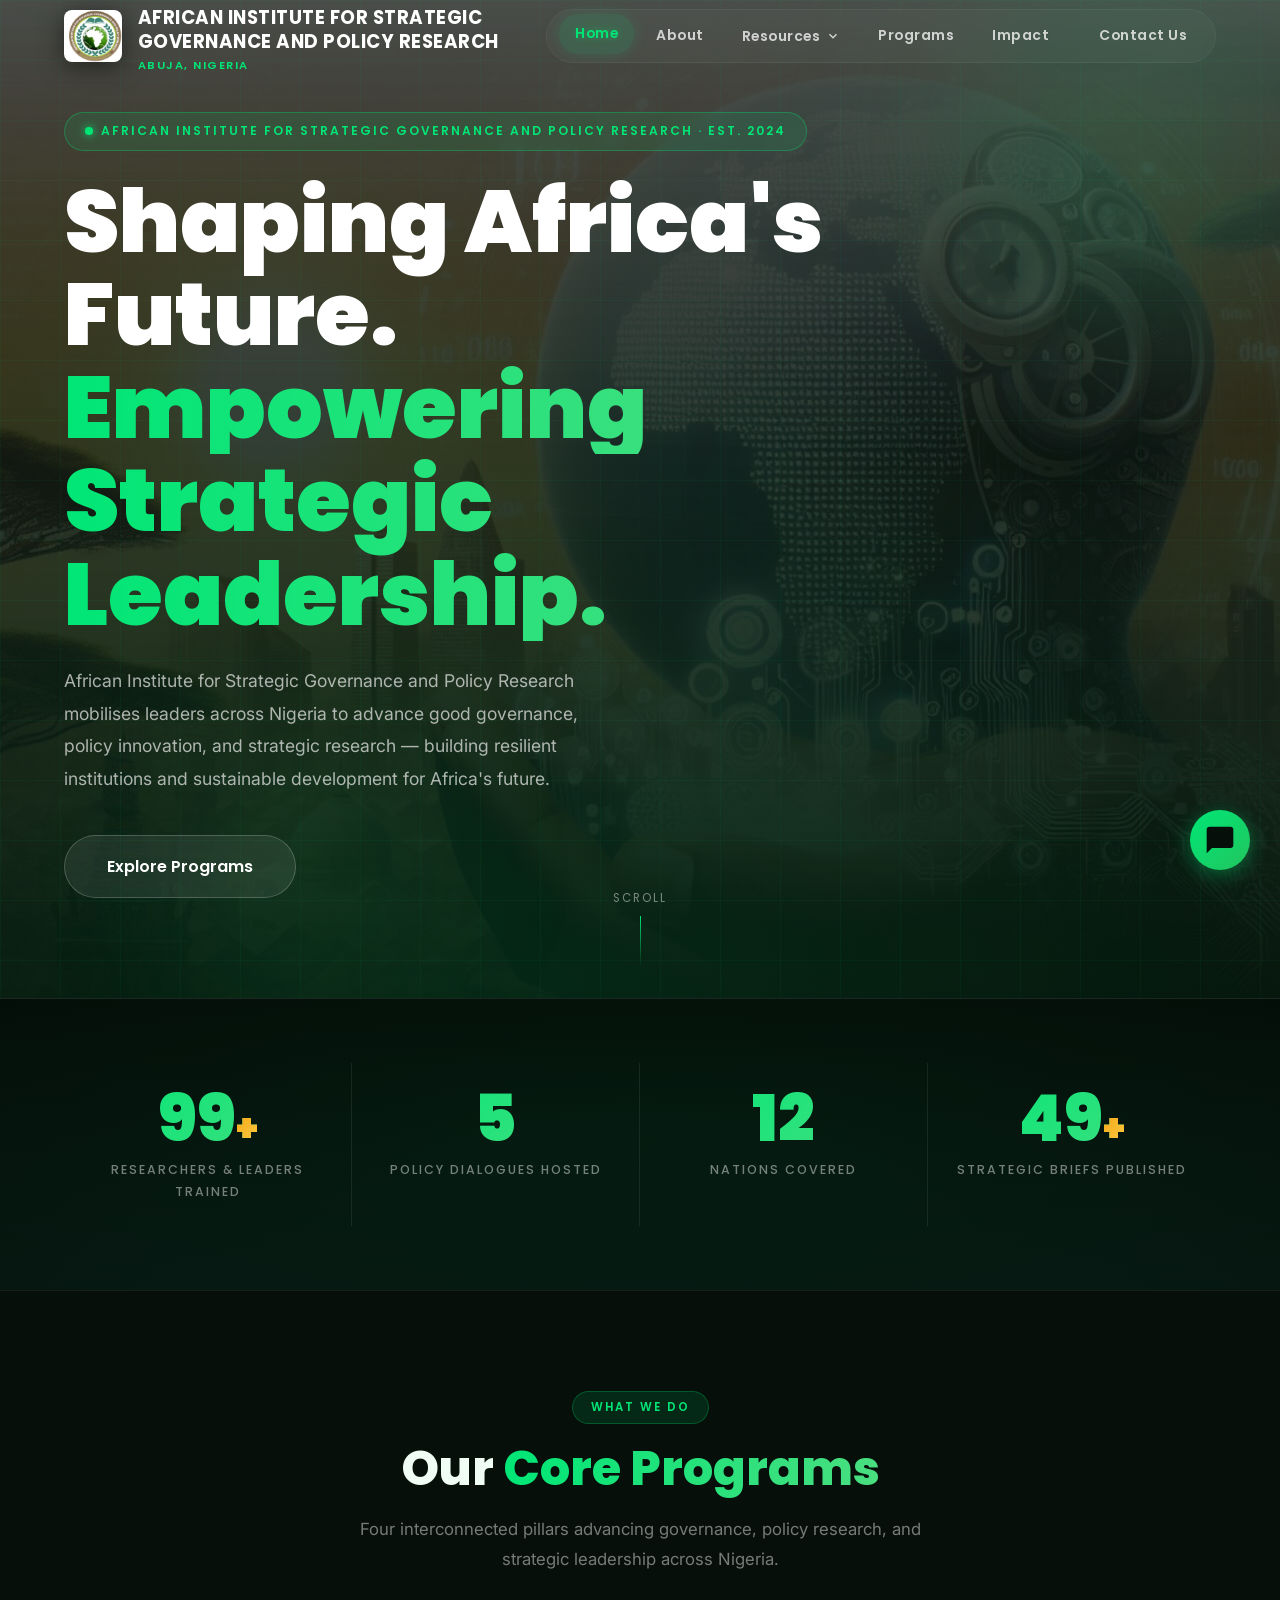
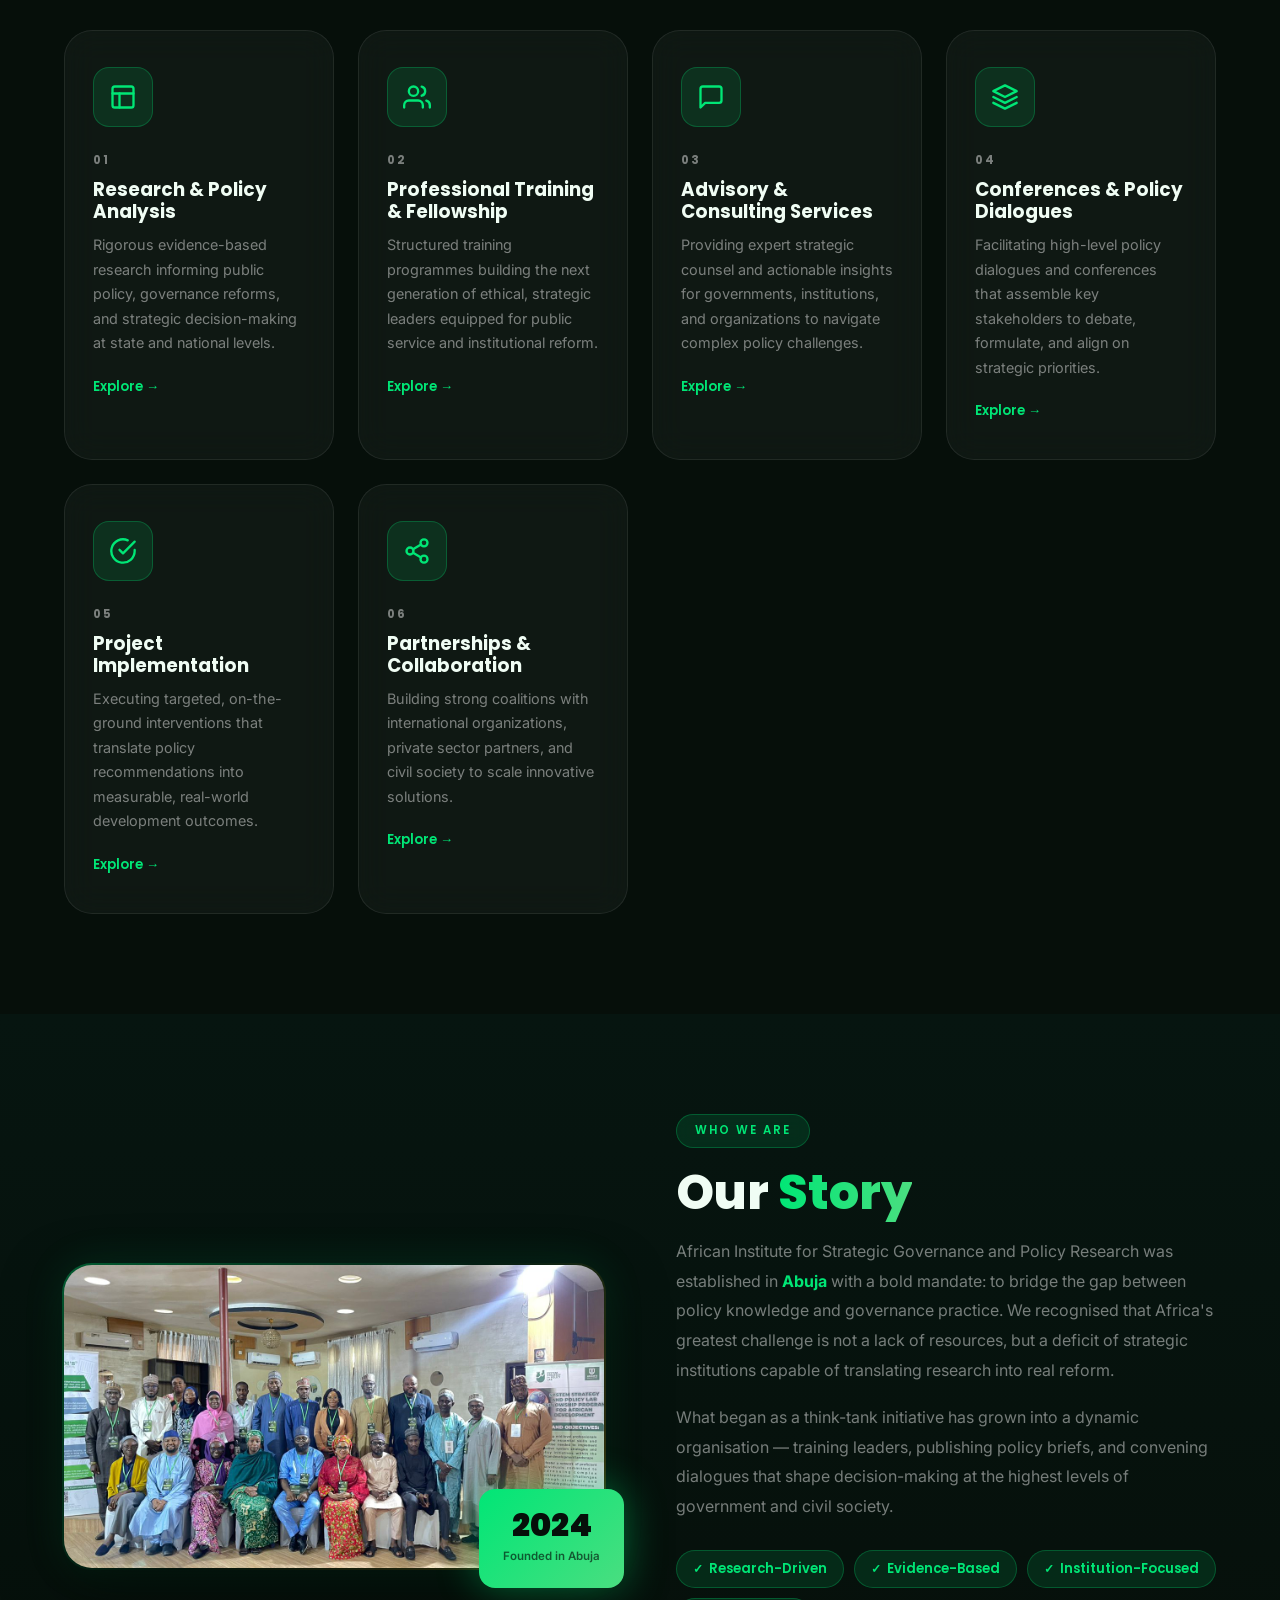
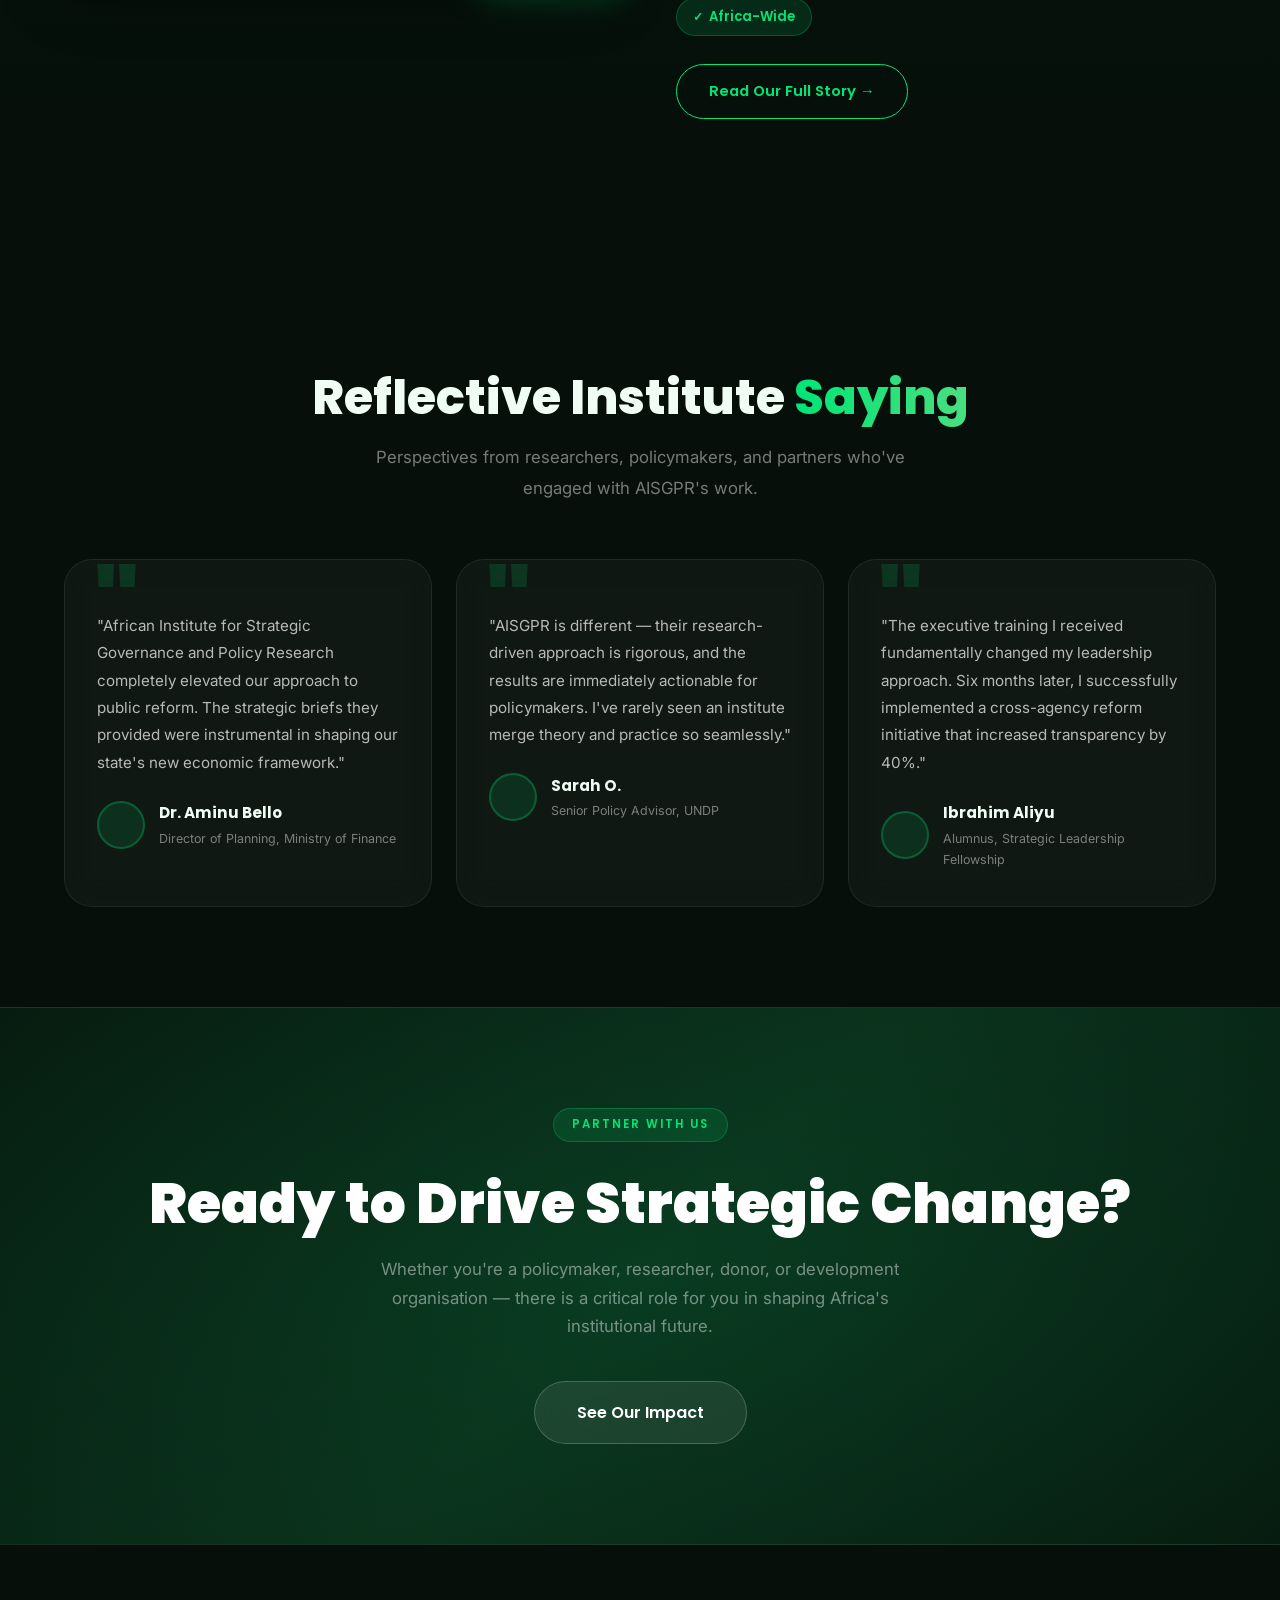
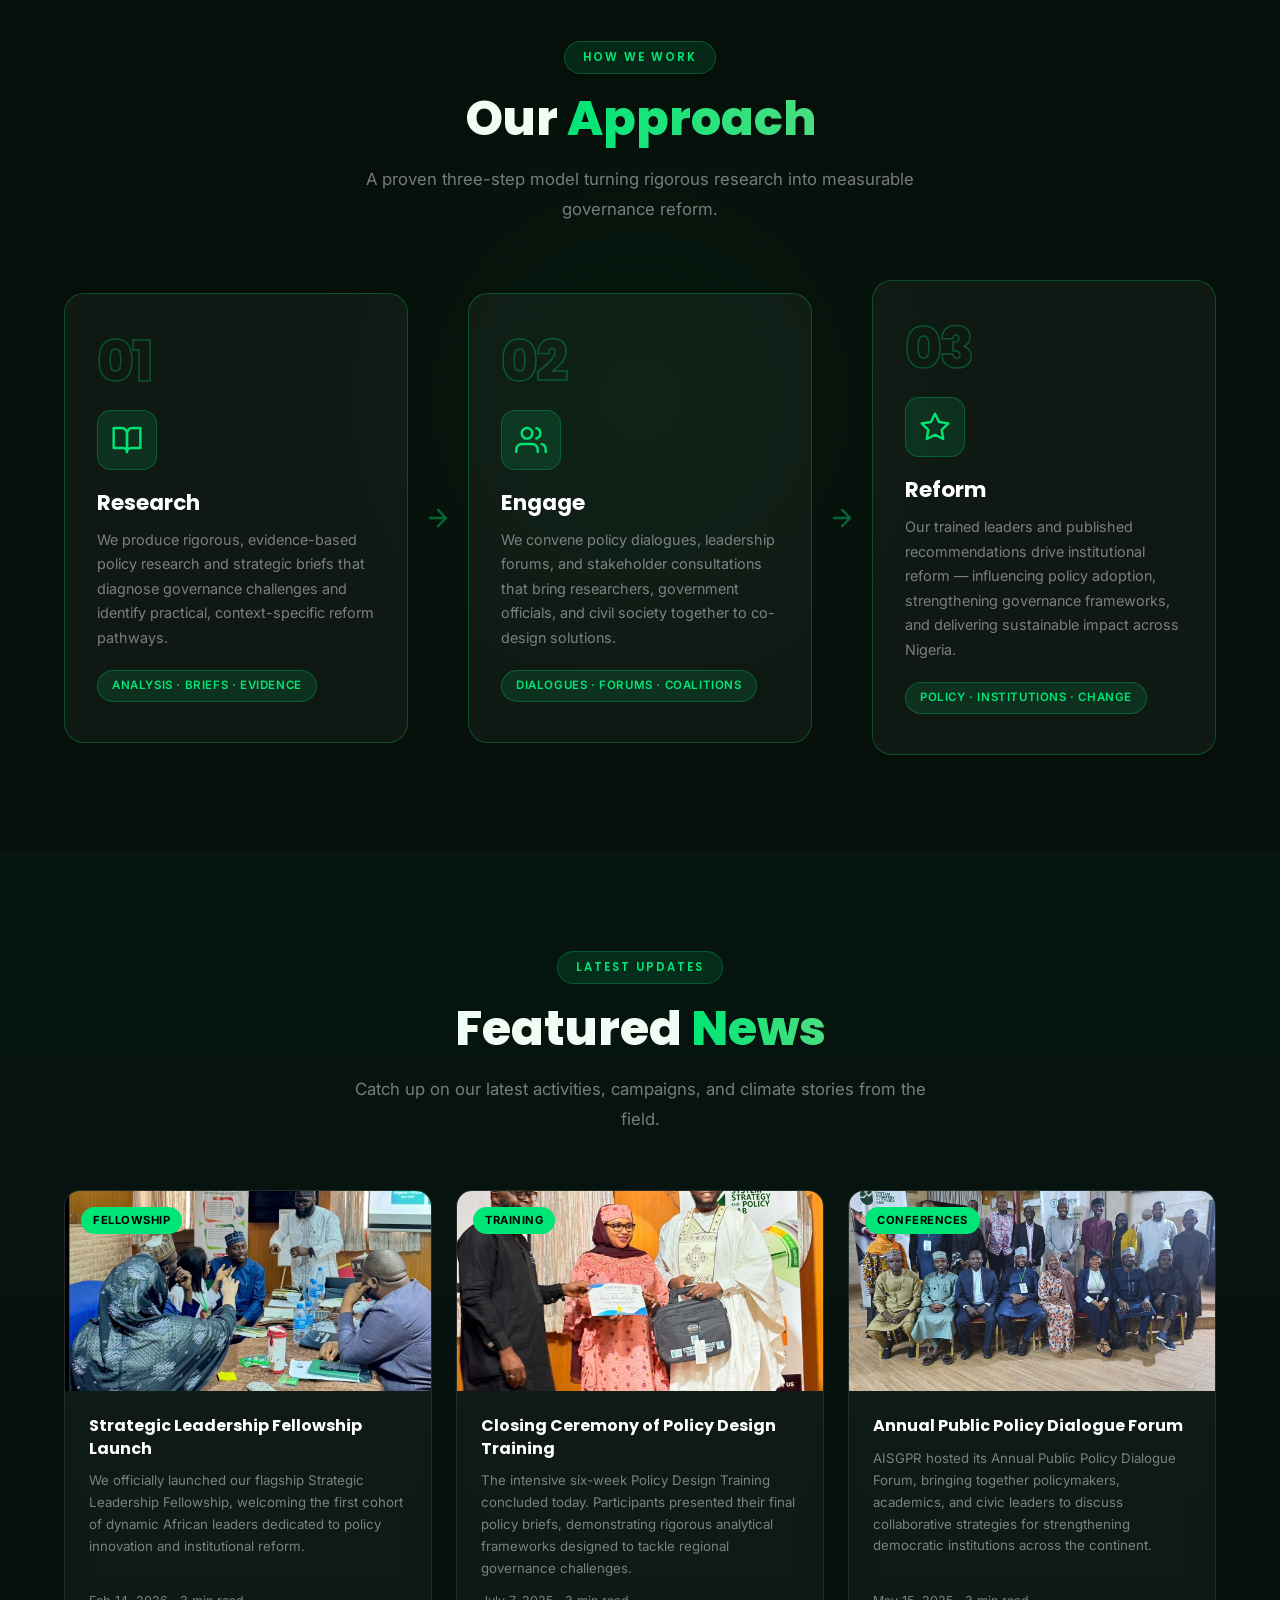
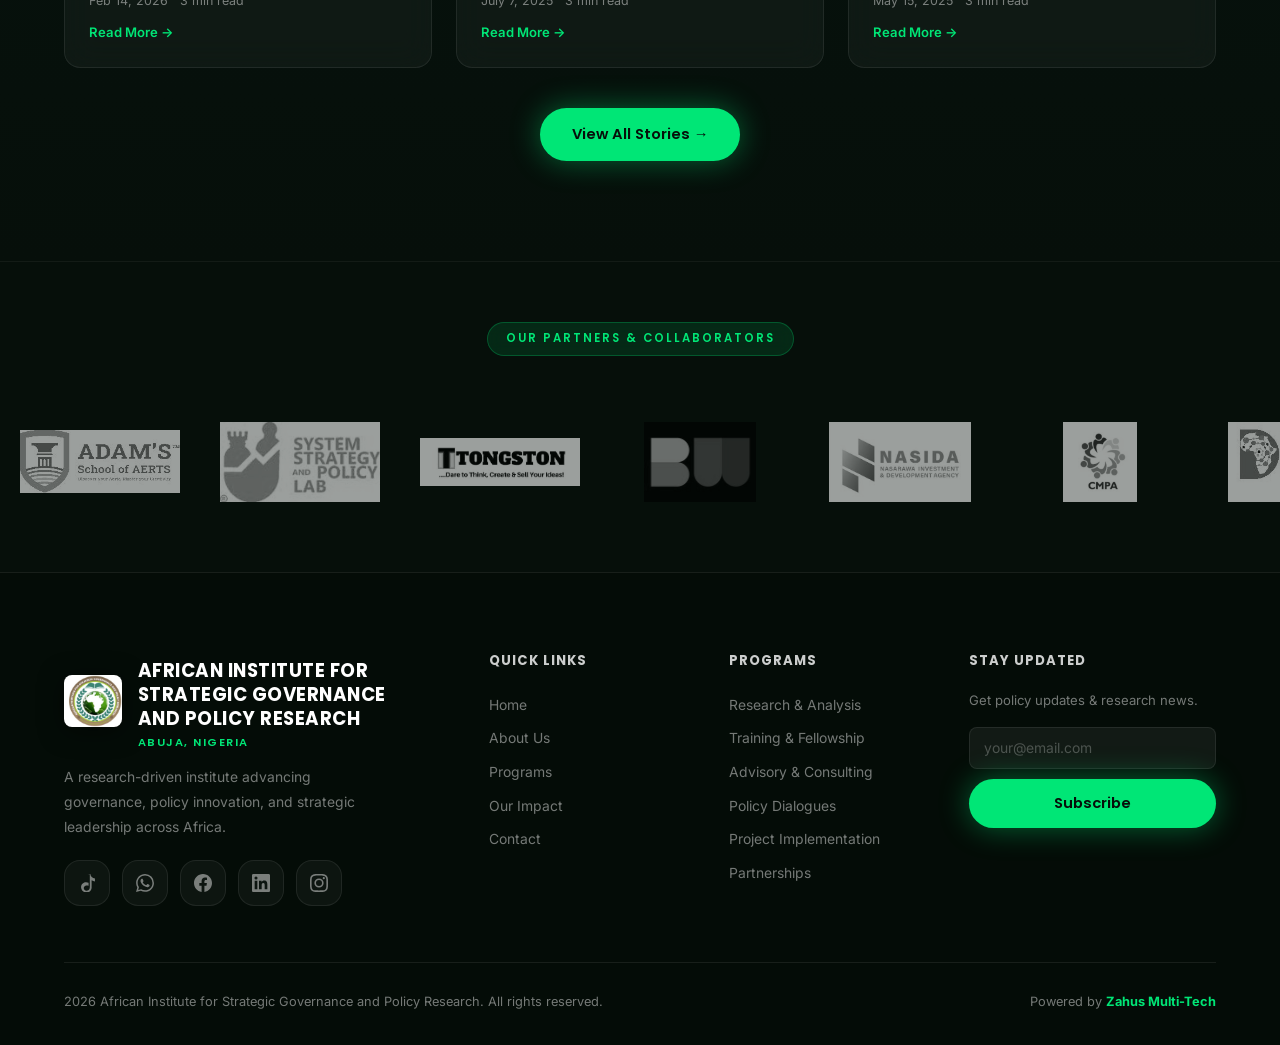
==== commit 7cade965: "Complete rebranding to AISGPR: Content, SEO, and UI Sync" ====
--- a/index.html
+++ b/index.html
@@ -12,7 +12,7 @@
     <meta name="description"
         content="African Institute for Strategic Governance and Policy Research advances good governance, policy innovation, and strategic leadership in Nigeria and across Africa — training leaders, publishing policy briefs, and convening high-impact dialogues." />
     <meta name="keywords"
-        content="African Institute for Strategic Governance and Policy Research, climate action, youth leadership, Bauchi State, Nigeria, sustainability clubs, environmental education, climate change, NGO, youth-led" />
+        content="AISGPR, African Institute for Strategic Governance and Policy Research, governance reform, policy innovation, strategic leadership, Africa, Nigeria, Abuja, think tank, institutional development" />
     <meta name="author" content="African Institute for Strategic Governance and Policy Research" />
     <meta name="robots" content="index, follow" />
     <link rel="canonical" href="https://aisgpr.org/" />
--- a/css/style.css
+++ b/css/style.css
@@ -3817,3 +3817,5 @@
 .chat-input-area button svg {
     margin-left: -2px; /* slight visual optical alignment */
 }
+
+@media (max-width: 768px) { .nav-logo .logo-wordmark { font-size: 0.55rem !important; line-height: 1.1; max-width: 200px; white-space: normal; } }
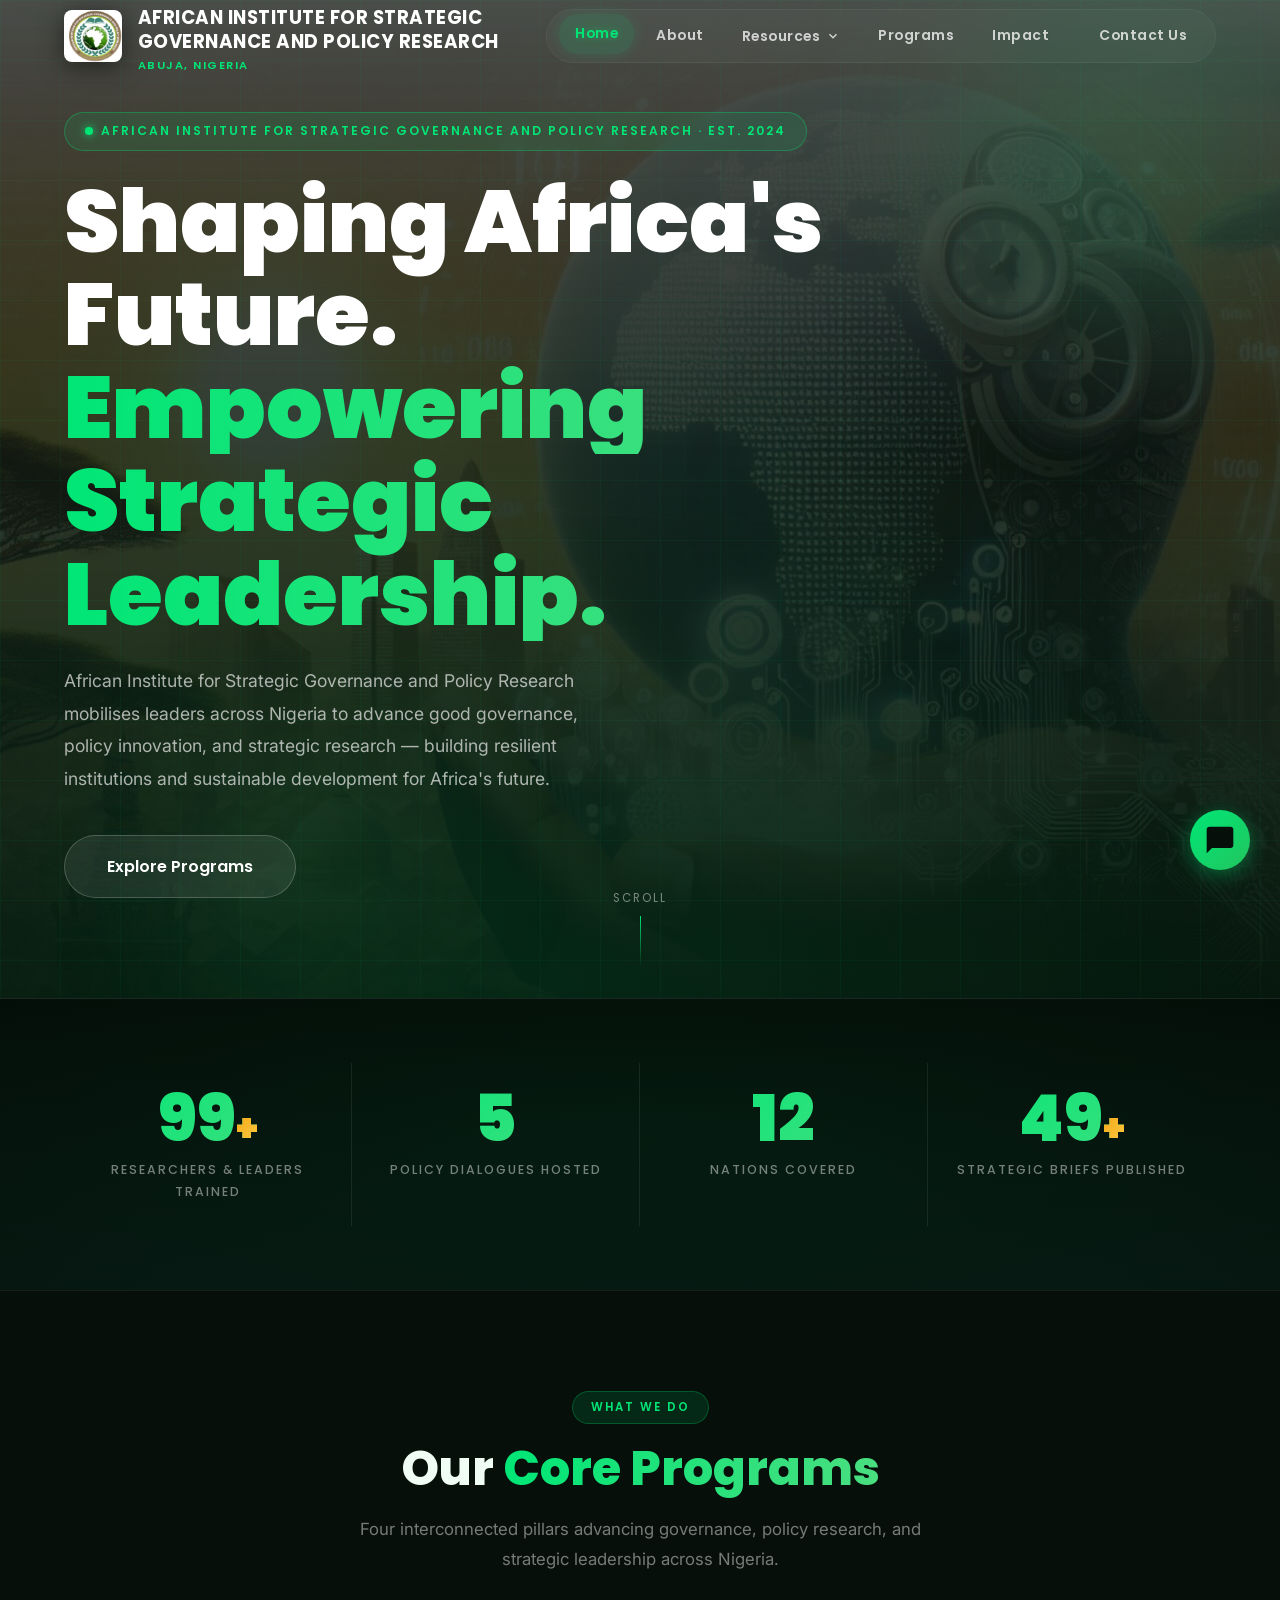
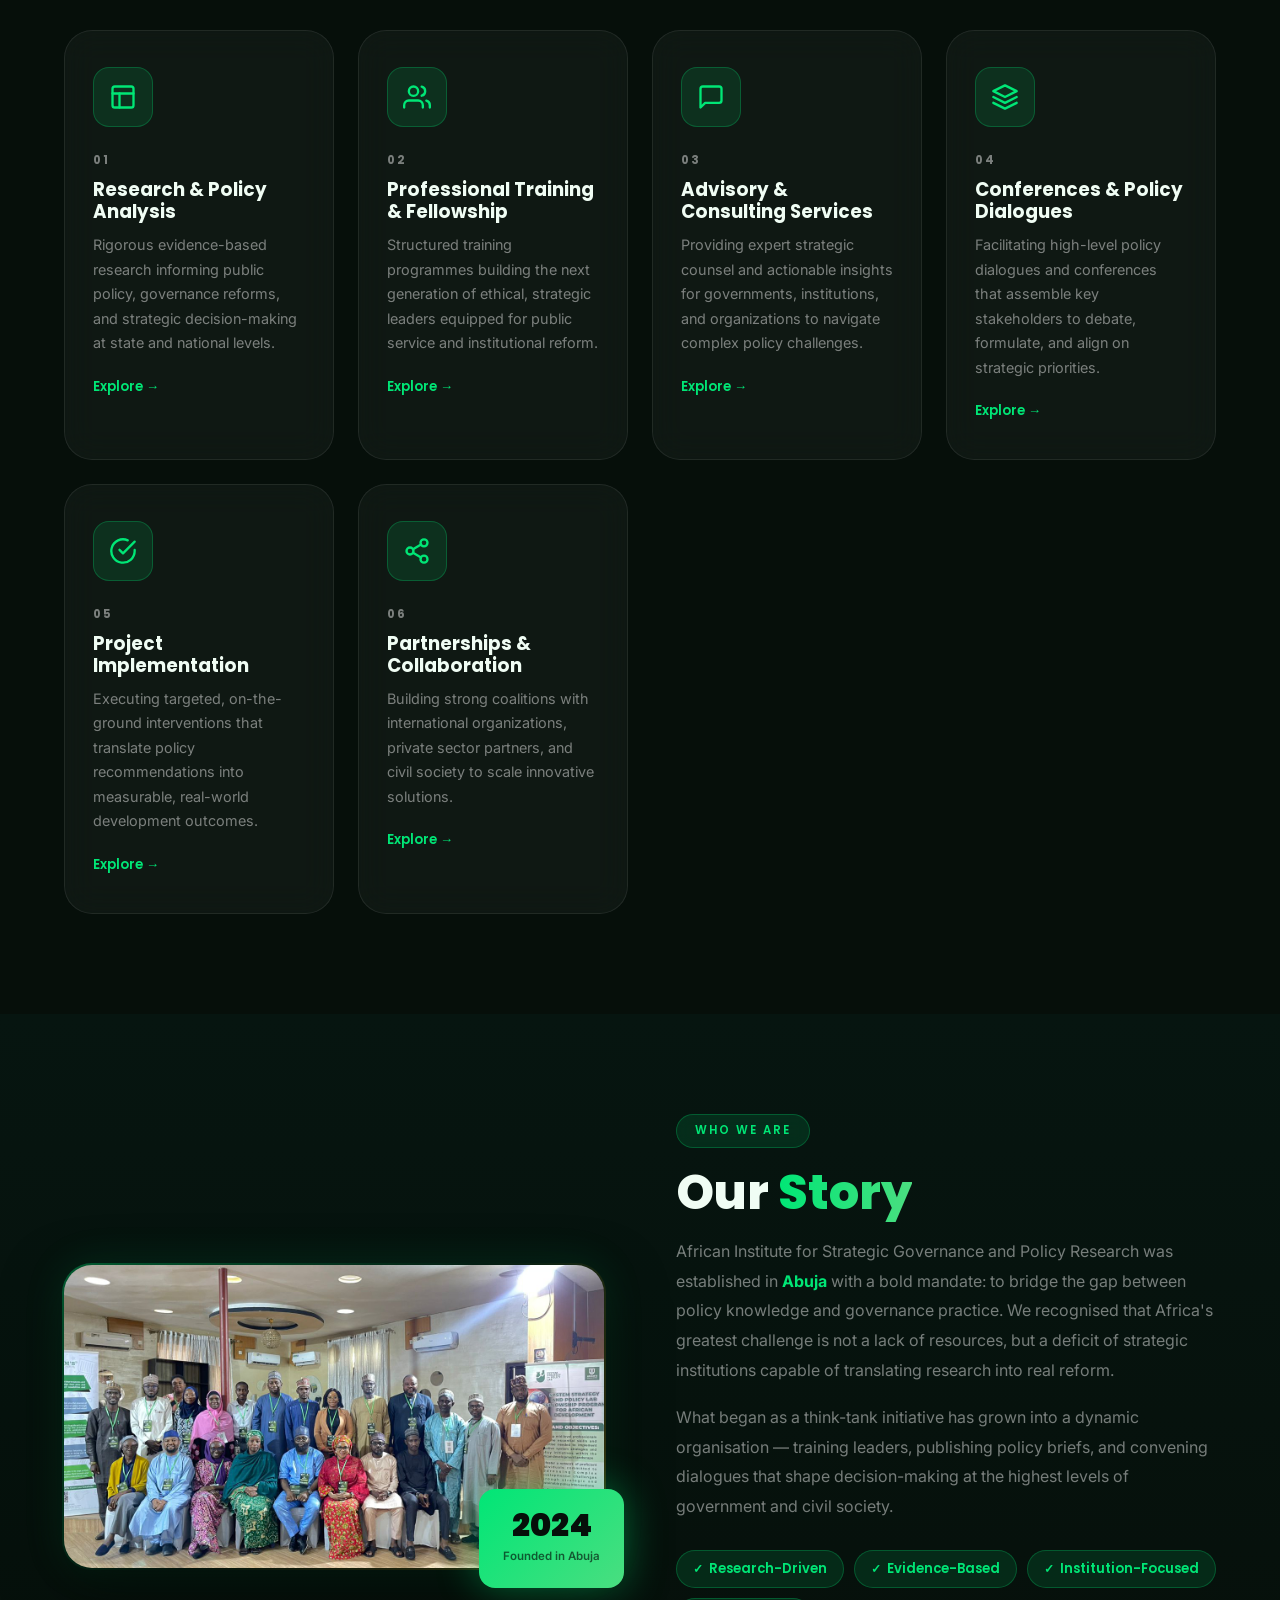
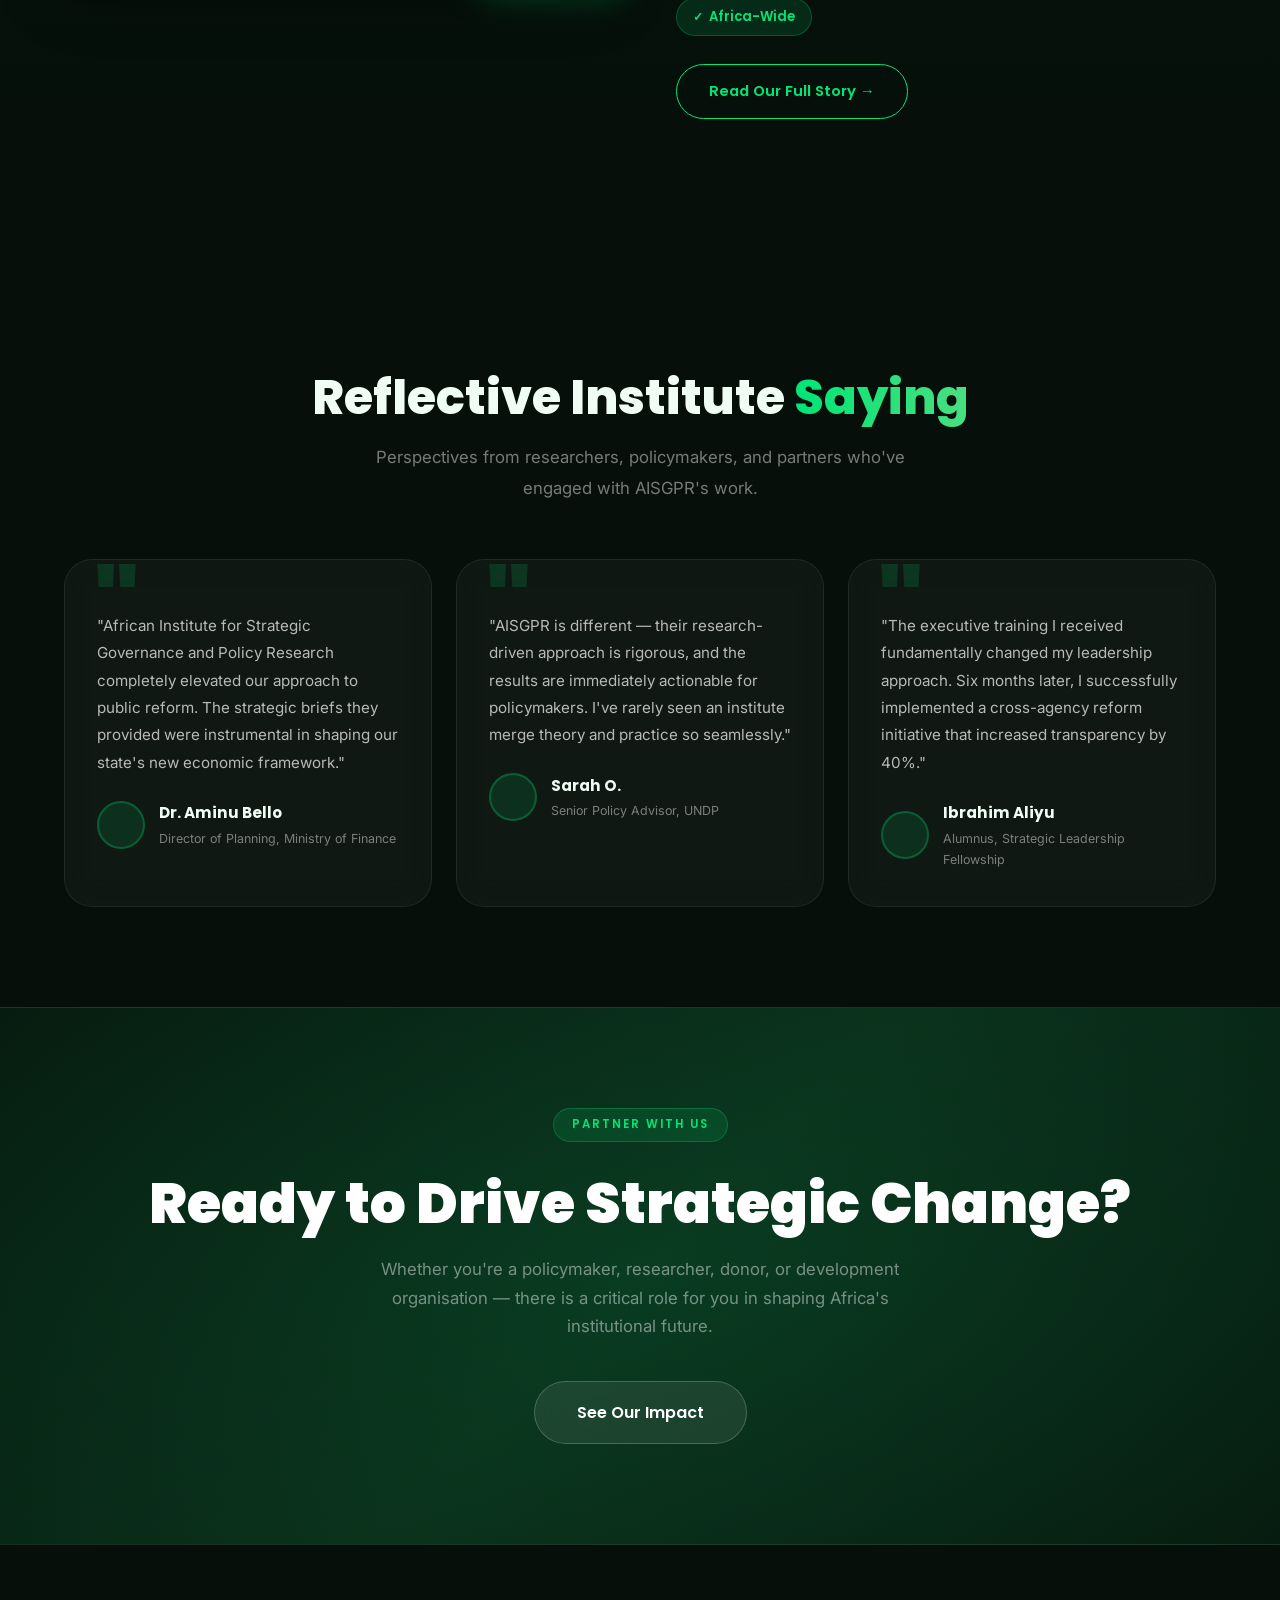
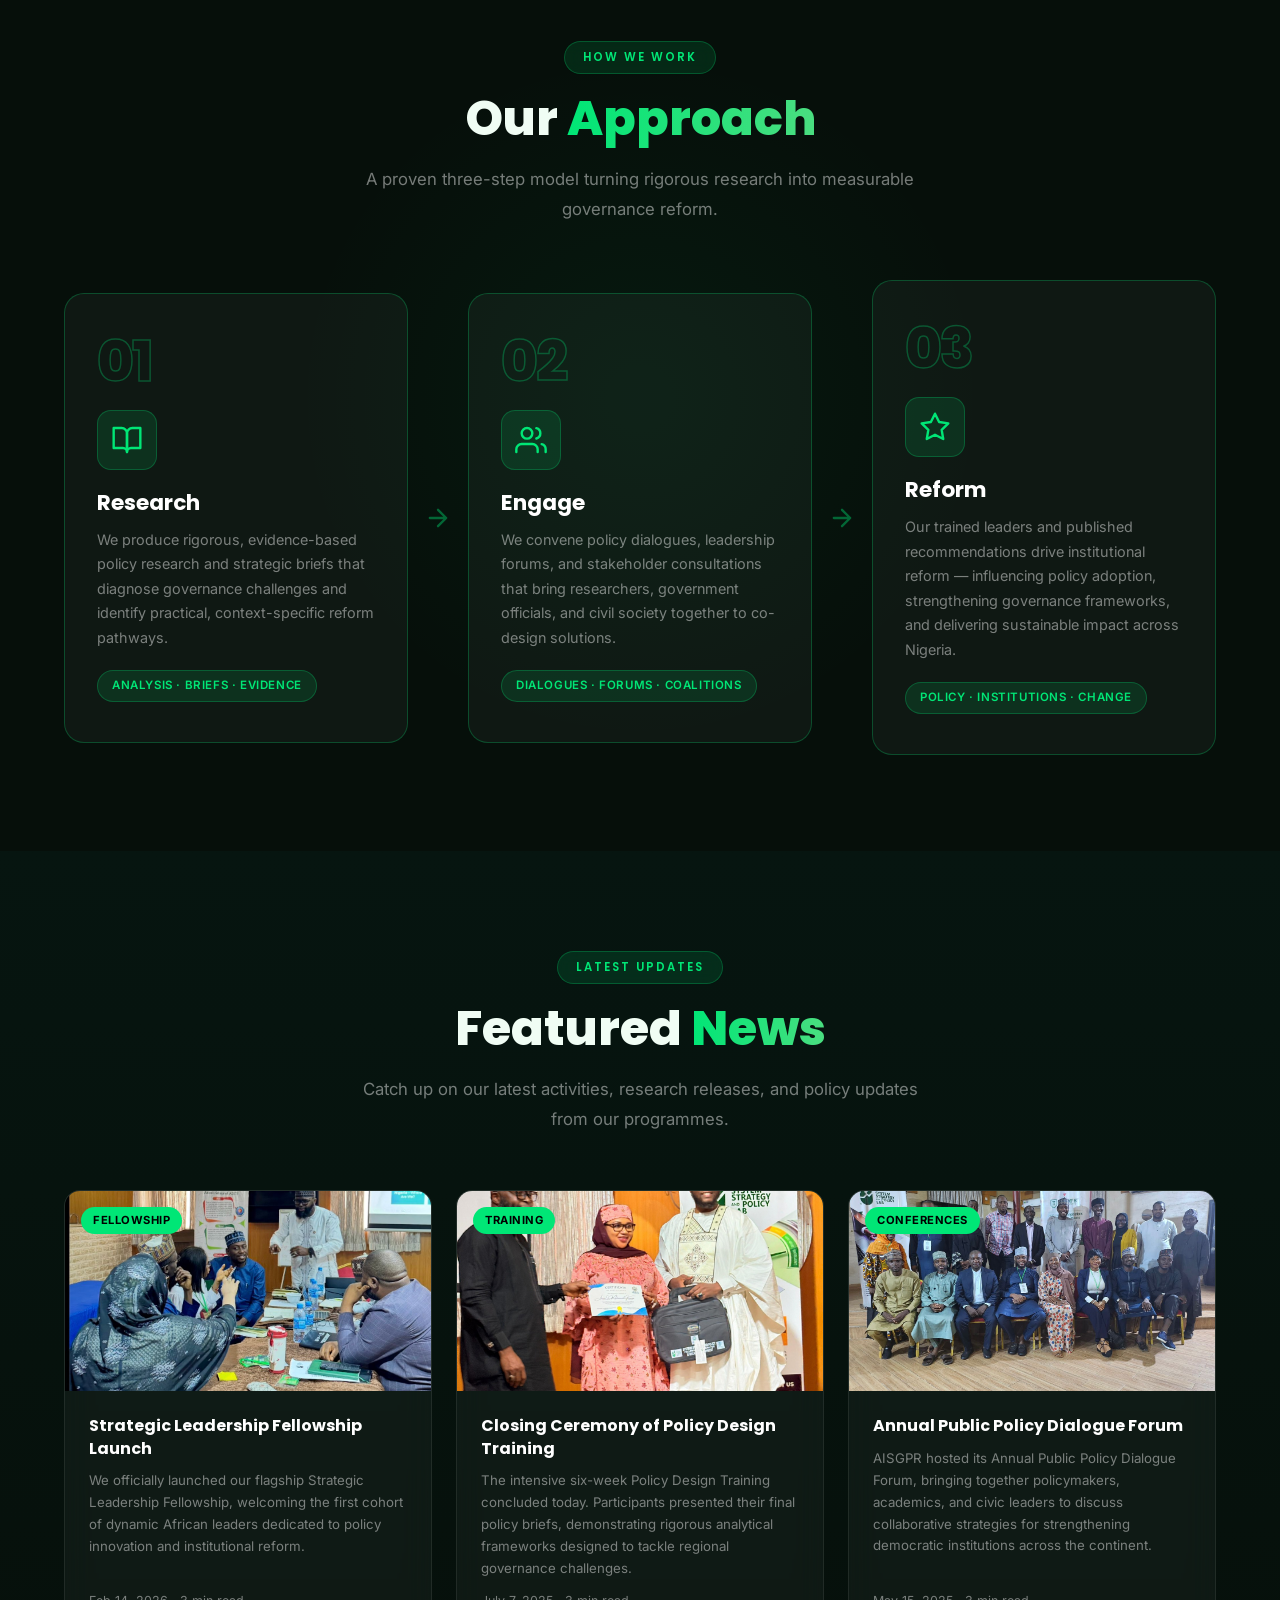
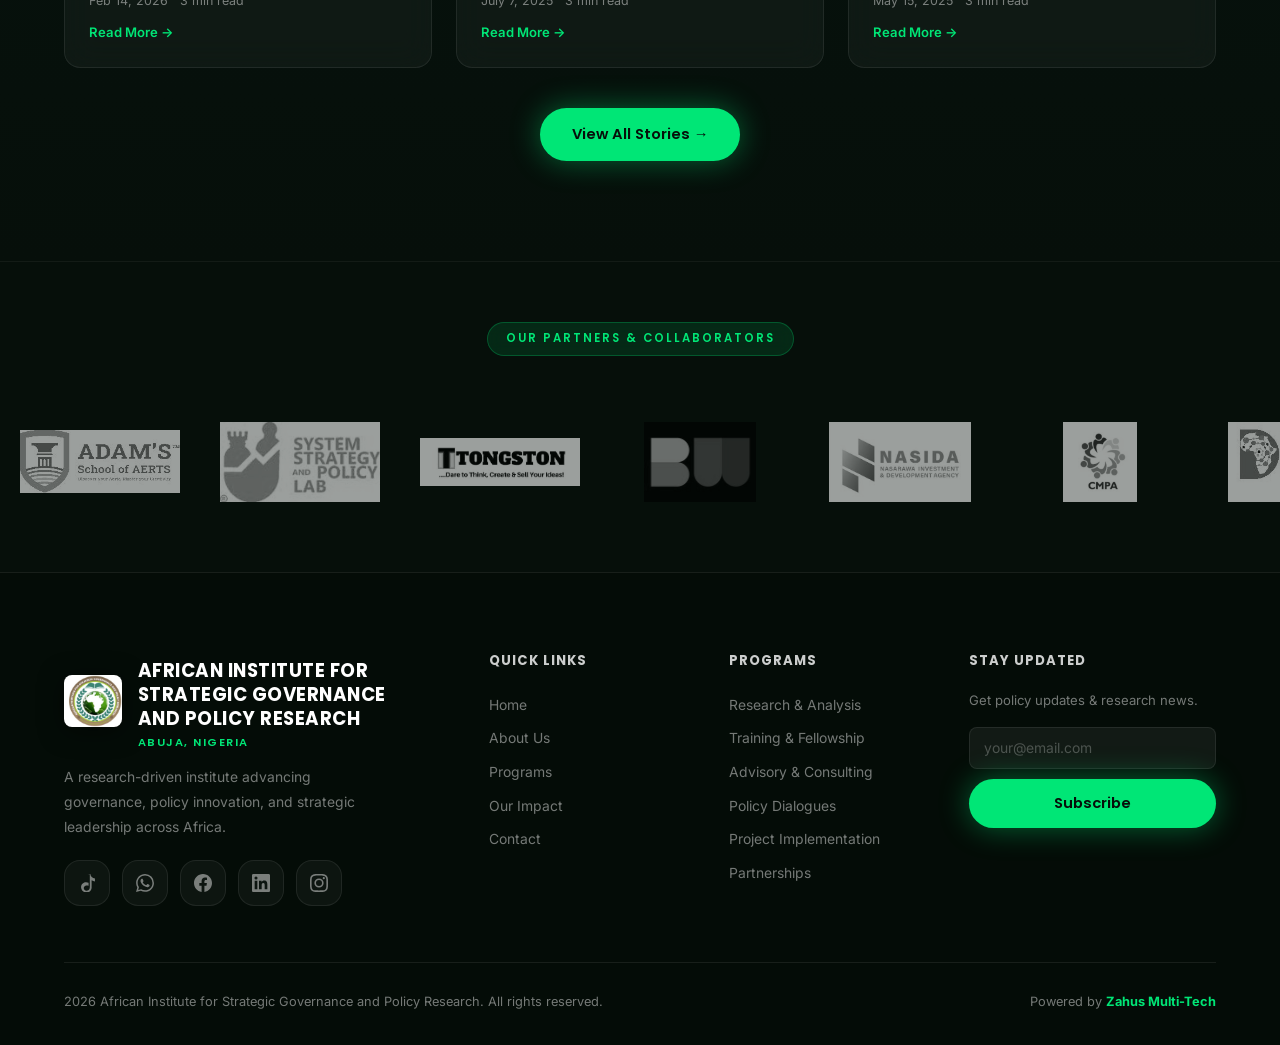
==== commit e4c1d45d: "Update Latest Updates section on home page to be institute-centric" ====
--- a/index.html
+++ b/index.html
@@ -12,7 +12,7 @@
     <meta name="description"
         content="African Institute for Strategic Governance and Policy Research advances good governance, policy innovation, and strategic leadership in Nigeria and across Africa — training leaders, publishing policy briefs, and convening high-impact dialogues." />
     <meta name="keywords"
-        content="AISGPR, African Institute for Strategic Governance and Policy Research, governance reform, policy innovation, strategic leadership, Africa, Nigeria, Abuja, think tank, institutional development" />
+        content="African Institute for Strategic Governance and Policy Research, climate action, youth leadership, Bauchi State, Nigeria, sustainability clubs, environmental education, climate change, NGO, youth-led" />
     <meta name="author" content="African Institute for Strategic Governance and Policy Research" />
     <meta name="robots" content="index, follow" />
     <link rel="canonical" href="https://aisgpr.org/" />
@@ -484,8 +484,7 @@
                 <div class="text-center" style="margin-bottom:56px">
                     <span class="chip reveal"> Latest Updates</span>
                     <h2 class="section-title reveal">Featured <span class="accent">News</span></h2>
-                    <p class="section-sub reveal">Catch up on our latest activities, campaigns, and climate stories from
-                        the field.</p>
+                    <p class="section-sub reveal">Catch up on our latest activities, research releases, and policy updates from our programmes.</p>
                 </div>
                 <div class="news-grid">
 
--- a/css/style.css
+++ b/css/style.css
@@ -3818,4 +3818,4 @@
     margin-left: -2px; /* slight visual optical alignment */
 }
 
-@media (max-width: 768px) { .nav-logo .logo-wordmark { font-size: 0.55rem !important; line-height: 1.1; max-width: 200px; white-space: normal; } }
+@media (max-width: 768px) { .nav-logo .logo-wordmark { font-size: 0.65rem !important; line-height: 1.1; max-width: 250px; white-space: normal; } }
